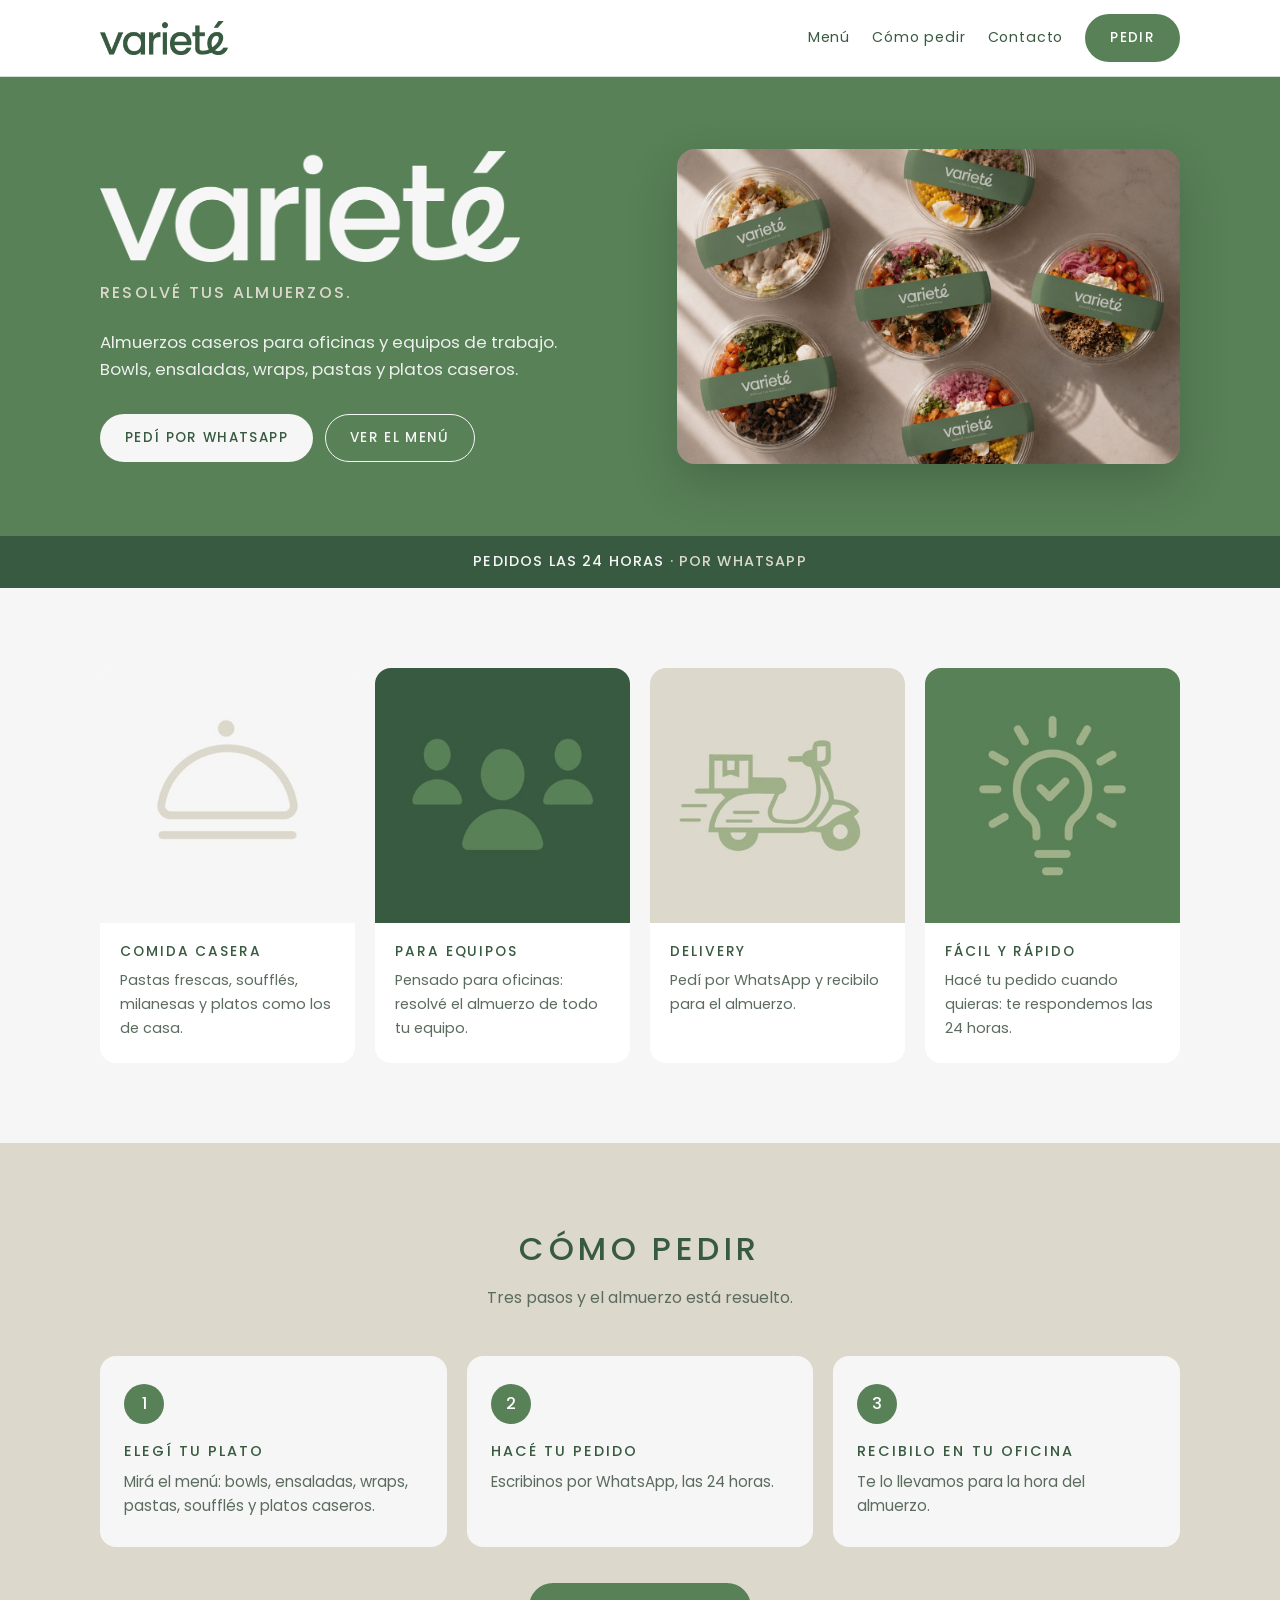
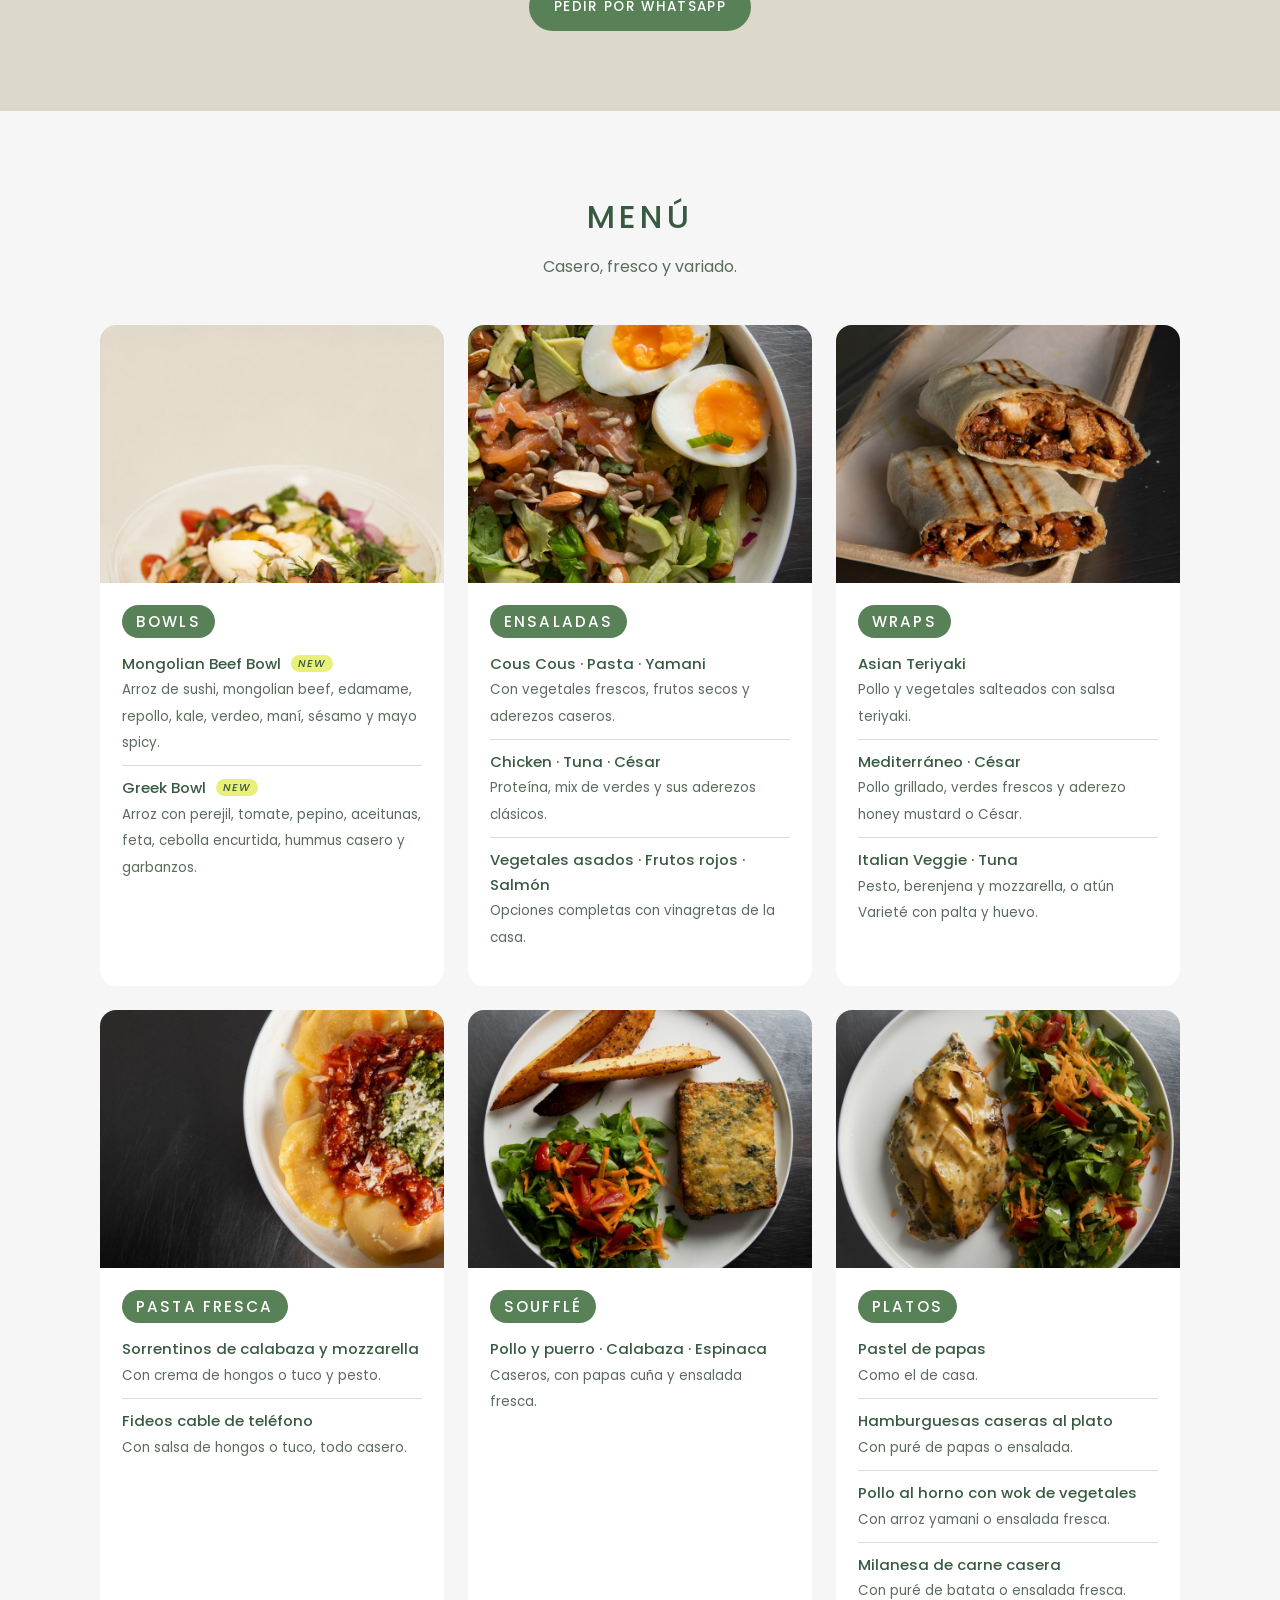
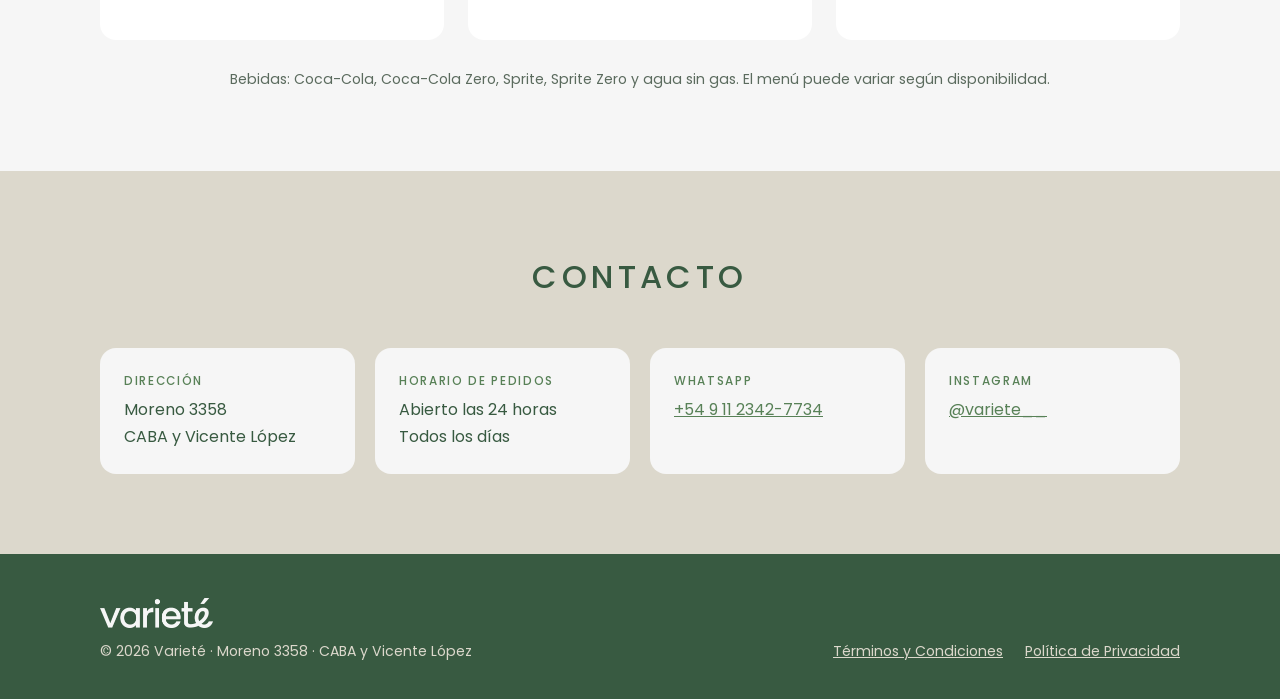
==== index.html @ bd95a109 "agrego datos" ====
<!doctype html>
<html lang="es-AR">
<head>
  <meta charset="utf-8">
  <meta name="viewport" content="width=device-width, initial-scale=1">
  <title>Varieté | Resolvé tus almuerzos</title>
  <meta name="description" content="Varieté: almuerzos caseros para oficinas y equipos. Pedidos las 24 horas por WhatsApp.">
  <meta property="og:title" content="Varieté | Resolvé tus almuerzos">
  <meta property="og:description" content="Almuerzos caseros para oficinas. Pedidos las 24 horas por WhatsApp.">
  <meta property="og:image" content="img/hero.jpg">
  <!-- Meta: pegar acá la etiqueta de verificación de dominio si Meta la pide -->
  <!-- <meta name="facebook-domain-verification" content="XXXXXXXX" /> -->
  <link rel="icon" href="img/favicon.png">
  <link rel="preconnect" href="https://fonts.googleapis.com">
  <link rel="preconnect" href="https://fonts.gstatic.com" crossorigin>
  <link href="https://fonts.googleapis.com/css2?family=Poppins:wght@400;500&display=swap" rel="stylesheet">
  <link rel="stylesheet" href="styles.css">
</head>
<body>
  <header class="site">
    <div class="wrap">
      <a class="logo" href="./"><img src="img/logo-verde.png" alt="Varieté"></a>
      <nav>
        <a class="nav-sec" href="#menu">Menú</a>
        <a class="nav-sec" href="#como-pedir">Cómo pedir</a>
        <a class="nav-sec" href="#contacto">Contacto</a>
        
        <a class="btn btn-verde" href="https://wa.me/5491123427734" target="_blank" rel="noopener">Pedir</a>
      </nav>
    </div>
  </header>

  <main>
    <section class="hero">
      <div class="wrap">
        <div>
          <h1><img class="logo-hero" src="img/logo-blanco.png" alt="Varieté"></h1>
          <p class="tagline titulo">Resolvé tus almuerzos.</p>
          <p class="bajada">Almuerzos caseros para oficinas y equipos de trabajo. Bowls, ensaladas, wraps, pastas y platos caseros.</p>
          <div class="acciones">
            <a class="btn btn-claro" href="https://wa.me/5491123427734" target="_blank" rel="noopener">Pedí por WhatsApp</a>
            <a class="btn btn-borde" href="#menu">Ver el menú</a>
          </div>
        </div>
        <div class="foto"><img src="img/hero.jpg" alt="Bowls y ensaladas de Varieté listos para entregar"></div>
      </div>
    </section>

    <div class="franja titulo"><strong>Pedidos las 24 horas</strong> · Por WhatsApp</div>

    <section class="block">
      <div class="wrap">
        <div class="beneficios">
          <div class="beneficio">
            <img src="img/ico-casero.jpg" alt="">
            <div><h3 class="titulo">Comida casera</h3><p>Pastas frescas, soufflés, milanesas y platos como los de casa.</p></div>
          </div>
          <div class="beneficio">
            <img src="img/ico-equipos.jpg" alt="">
            <div><h3 class="titulo">Para equipos</h3><p>Pensado para oficinas: resolvé el almuerzo de todo tu equipo.</p></div>
          </div>
          <div class="beneficio">
            <img src="img/ico-delivery.jpg" alt="">
            <div><h3 class="titulo">Delivery</h3><p>Pedí por WhatsApp y recibilo para el almuerzo.</p></div>
          </div>
          <div class="beneficio">
            <img src="img/ico-idea.jpg" alt="">
            <div><h3 class="titulo">Fácil y rápido</h3><p>Hacé tu pedido cuando quieras: te respondemos las 24 horas.</p></div>
          </div>
        </div>
      </div>
    </section>

    <section class="block arena" id="como-pedir">
      <div class="wrap">
        <div class="sec-head">
          <h2 class="titulo">Cómo pedir</h2>
          <p>Tres pasos y el almuerzo está resuelto.</p>
        </div>
        <div class="pasos">
          <div class="paso"><h3 class="titulo">Elegí tu plato</h3><p>Mirá el menú: bowls, ensaladas, wraps, pastas, soufflés y platos caseros.</p></div>
          <div class="paso"><h3 class="titulo">Hacé tu pedido</h3><p>Escribinos por WhatsApp, las 24 horas.</p></div>
          <div class="paso"><h3 class="titulo">Recibilo en tu oficina</h3><p>Te lo llevamos para la hora del almuerzo.</p></div>
        </div>
        <div class="pedir-cta">
          <a class="btn btn-verde" href="https://wa.me/5491123427734" target="_blank" rel="noopener">Pedir por WhatsApp</a>
        </div>
      </div>
    </section>

    <section class="block" id="menu">
      <div class="wrap">
        <div class="sec-head">
          <h2 class="titulo">Menú</h2>
          <p>Casero, fresco y variado.</p>
        </div>
        <div class="menu-grid">
          <article class="cat">
            <img style="object-position:center 85%" src="img/bowls-menu.jpg" alt="Bowl de Varieté" loading="lazy">
            <div class="cuerpo">
              <h3 class="titulo">Bowls</h3>
              <ul>
                <li><strong>Mongolian Beef Bowl <em class="nuevo">NEW</em></strong><span>Arroz de sushi, mongolian beef, edamame, repollo, kale, verdeo, maní, sésamo y mayo spicy.</span></li>
                <li><strong>Greek Bowl <em class="nuevo">NEW</em></strong><span>Arroz con perejil, tomate, pepino, aceitunas, feta, cebolla encurtida, hummus casero y garbanzos.</span></li>
              </ul>
            </div>
          </article>
          <article class="cat">
            <img src="img/ensaladas.jpg" alt="Ensalada de Varieté" loading="lazy">
            <div class="cuerpo">
              <h3 class="titulo">Ensaladas</h3>
              <ul>
                <li><strong>Cous Cous · Pasta · Yamani</strong><span>Con vegetales frescos, frutos secos y aderezos caseros.</span></li>
                <li><strong>Chicken · Tuna · César</strong><span>Proteína, mix de verdes y sus aderezos clásicos.</span></li>
                <li><strong>Vegetales asados · Frutos rojos · Salmón</strong><span>Opciones completas con vinagretas de la casa.</span></li>
              </ul>
            </div>
          </article>
          <article class="cat">
            <img src="img/wraps.jpg" alt="Wrap de Varieté" loading="lazy">
            <div class="cuerpo">
              <h3 class="titulo">Wraps</h3>
              <ul>
                <li><strong>Asian Teriyaki</strong><span>Pollo y vegetales salteados con salsa teriyaki.</span></li>
                <li><strong>Mediterráneo · César</strong><span>Pollo grillado, verdes frescos y aderezo honey mustard o César.</span></li>
                <li><strong>Italian Veggie · Tuna</strong><span>Pesto, berenjena y mozzarella, o atún Varieté con palta y huevo.</span></li>
              </ul>
            </div>
          </article>
          <article class="cat">
            <img src="img/pasta.jpg" alt="Pasta fresca de Varieté" loading="lazy">
            <div class="cuerpo">
              <h3 class="titulo">Pasta fresca</h3>
              <ul>
                <li><strong>Sorrentinos de calabaza y mozzarella</strong><span>Con crema de hongos o tuco y pesto.</span></li>
                <li><strong>Fideos cable de teléfono</strong><span>Con salsa de hongos o tuco, todo casero.</span></li>
              </ul>
            </div>
          </article>
          <article class="cat">
            <img src="img/souffle.jpg" alt="Soufflé de Varieté" loading="lazy">
            <div class="cuerpo">
              <h3 class="titulo">Soufflé</h3>
              <ul>
                <li><strong>Pollo y puerro · Calabaza · Espinaca</strong><span>Caseros, con papas cuña y ensalada fresca.</span></li>
              </ul>
            </div>
          </article>
          <article class="cat">
            <img src="img/platos.jpg" alt="Plato casero de Varieté" loading="lazy">
            <div class="cuerpo">
              <h3 class="titulo">Platos</h3>
              <ul>
                <li><strong>Pastel de papas</strong><span>Como el de casa.</span></li>
                <li><strong>Hamburguesas caseras al plato</strong><span>Con puré de papas o ensalada.</span></li>
                <li><strong>Pollo al horno con wok de vegetales</strong><span>Con arroz yamani o ensalada fresca.</span></li>
                <li><strong>Milanesa de carne casera</strong><span>Con puré de batata o ensalada fresca.</span></li>
              </ul>
            </div>
          </article>
        </div>
        <p class="menu-nota">Bebidas: Coca-Cola, Coca-Cola Zero, Sprite, Sprite Zero y agua sin gas. El menú puede variar según disponibilidad.</p>
      </div>
    </section>

    <section class="block arena" id="contacto">
      <div class="wrap">
        <div class="sec-head">
          <h2 class="titulo">Contacto</h2>
        </div>
        <div class="contacto-grid">
          <div class="dato">
            <h3 class="titulo">Dirección</h3>
            <p>Moreno 3358<br>CABA y Vicente López</p>
          </div>
          <div class="dato">
            <h3 class="titulo">Horario de pedidos</h3>
            <p>Abierto las 24 horas<br>Todos los días</p>
          </div>
          <div class="dato">
            <h3 class="titulo">WhatsApp</h3>
            <p><a href="https://wa.me/5491123427734" target="_blank" rel="noopener">+54 9 11 2342-7734</a></p>
          </div>
          <div class="dato">
            <h3 class="titulo">Instagram</h3>
            <p><a href="https://www.instagram.com/variete__/" target="_blank" rel="noopener">@variete__</a></p>
          </div>
        </div>
      </div>
    </section>
  </main>

  <footer class="site">
    <div class="wrap">
      <div>
        <img class="logo-footer" src="img/logo-blanco.png" alt="Varieté">
        <div>© 2026 Varieté · Moreno 3358 · CABA y Vicente López</div>
      </div>
      <div>
        <a href="terminos">Términos y Condiciones</a>
        <a href="privacidad">Política de Privacidad</a>
      </div>
    </div>
  </footer>
</body>
</html>
---- styles.css ----
/* ====== Identidad Varieté ====== */
:root {
  --blanco: #F6F6F6;
  --arena: #DCD8CC;
  --salvia: #A0B089;
  --verde: #588157;
  --verde-osc: #385A41;
  --ink: #26352a;
  --muted: #5b6b5e;
  --line: #d9dcd2;
  --font: "Poppins", system-ui, -apple-system, "Segoe UI", Roboto, sans-serif;
}

* { box-sizing: border-box; margin: 0; padding: 0; }
html { scroll-behavior: smooth; }
body { font-family: var(--font); background: var(--blanco); color: var(--ink); line-height: 1.65; font-size: 16px; font-weight: 400; }
a { color: var(--verde); }
img { max-width: 100%; display: block; }

/* Marca pendiente de completar (borrar la clase cuando se cargue el dato real) */
.completar { background: #fff3a8; color: #5a4a00; padding: 0 .3em; border-radius: 3px; }

.wrap { max-width: 1120px; margin: 0 auto; padding: 0 20px; }
.titulo { text-transform: uppercase; letter-spacing: .14em; font-weight: 500; }

/* Header */
header.site { background: #fff; border-bottom: 1px solid var(--line); position: sticky; top: 0; z-index: 10; }
header.site .wrap { display: flex; align-items: center; justify-content: space-between; gap: 16px; padding-top: 14px; padding-bottom: 14px; }
.logo img { height: 34px; width: auto; }
nav { display: flex; align-items: center; gap: 22px; }
nav a { color: var(--verde-osc); text-decoration: none; font-size: .88rem; letter-spacing: .06em; }
nav a:hover { color: var(--verde); }

/* Botones */
.btn { display: inline-block; padding: 12px 24px; border-radius: 999px; text-decoration: none; font-size: .84rem; letter-spacing: .1em; text-transform: uppercase; font-weight: 500; border: 1.5px solid transparent; transition: .15s; }
.btn-claro { background: var(--blanco); color: var(--verde-osc); }
.btn-claro:hover { background: var(--arena); }
.btn-borde { border-color: var(--blanco); color: var(--blanco); }
.btn-borde:hover { background: rgba(255,255,255,.12); }
.btn-verde { background: var(--verde); color: #fff; }
.btn-verde:hover { background: var(--verde-osc); }

/* Hero */
.hero { background: var(--verde); color: var(--blanco); overflow: hidden; }
.hero .wrap { display: grid; grid-template-columns: 1.05fr 1fr; gap: 48px; align-items: center; padding-top: 72px; padding-bottom: 72px; }
.hero .logo-hero { width: min(420px, 90%); }
.hero .tagline { margin-top: 18px; font-size: 1rem; color: var(--arena); }
.hero p.bajada { margin-top: 22px; max-width: 460px; font-size: 1.05rem; opacity: .95; }
.hero .acciones { margin-top: 30px; display: flex; gap: 12px; flex-wrap: wrap; }
.hero .foto { border-radius: 18px; overflow: hidden; box-shadow: 0 20px 50px rgba(0,0,0,.18); }
.hero .foto img { width: 100%; aspect-ratio: 16/10; object-fit: cover; }

/* Franja de horario */
.franja { background: var(--verde-osc); color: var(--arena); text-align: center; padding: 14px 20px; font-size: .9rem; letter-spacing: .08em; }
.franja strong { color: var(--blanco); font-weight: 500; }

/* Secciones */
section.block { padding: 80px 0; }
section.block.arena { background: var(--arena); }
.sec-head { text-align: center; margin-bottom: 44px; }
.sec-head h2 { font-size: clamp(1.5rem, 3.2vw, 2rem); color: var(--verde-osc); }
.sec-head p { color: var(--muted); margin-top: 10px; max-width: 560px; margin-left: auto; margin-right: auto; }

/* Beneficios */
.beneficios { display: grid; grid-template-columns: repeat(4, 1fr); gap: 20px; }
.beneficio { background: #fff; border-radius: 16px; overflow: hidden; }
.beneficio img { width: 100%; aspect-ratio: 1; object-fit: cover; }
.beneficio div { padding: 18px 20px 22px; }
.beneficio h3 { font-size: .86rem; color: var(--verde-osc); margin-bottom: 6px; }
.beneficio p { font-size: .9rem; color: var(--muted); }

/* Cómo pedir */
.pasos { display: grid; grid-template-columns: repeat(3, 1fr); gap: 20px; counter-reset: paso; }
.paso { background: var(--blanco); border-radius: 16px; padding: 28px 24px; position: relative; }
.paso::before { counter-increment: paso; content: counter(paso); display: grid; place-items: center; width: 40px; height: 40px; border-radius: 50%; background: var(--verde); color: #fff; font-weight: 500; margin-bottom: 16px; }
.paso h3 { font-size: .9rem; color: var(--verde-osc); margin-bottom: 6px; }
.paso p { font-size: .94rem; color: var(--muted); }
.pedir-cta { text-align: center; margin-top: 36px; display: flex; gap: 12px; justify-content: center; flex-wrap: wrap; }

/* Menú */
.menu-grid { display: grid; grid-template-columns: repeat(3, 1fr); gap: 24px; }
.cat { background: #fff; border-radius: 16px; overflow: hidden; display: flex; flex-direction: column; }
.cat img { width: 100%; aspect-ratio: 4/3; object-fit: cover; }
.cat .cuerpo { padding: 22px 22px 26px; }
.cat h3 { font-size: .95rem; color: #fff; background: var(--verde); display: inline-block; padding: 4px 14px; border-radius: 999px; margin-bottom: 14px; }
.cat ul { list-style: none; }
.cat li { padding: 10px 0; border-top: 1px solid var(--line); }
.cat li:first-child { border-top: 0; padding-top: 0; }
.cat li strong { display: block; font-weight: 500; color: var(--verde-osc); font-size: .93rem; }
.cat li span { font-size: .84rem; color: var(--muted); }
.nuevo { font-size: .66rem; background: #e8f07a; color: var(--verde-osc); padding: 1px 7px; border-radius: 999px; margin-left: 6px; vertical-align: 2px; letter-spacing: .08em; }
.menu-nota { text-align: center; color: var(--muted); font-size: .88rem; margin-top: 28px; }

/* Contacto */
.contacto-grid { display: grid; grid-template-columns: repeat(auto-fit, minmax(230px, 1fr)); gap: 20px; }
.dato { background: var(--blanco); border-radius: 16px; padding: 24px; }
.dato h3 { font-size: .74rem; color: var(--verde); margin-bottom: 6px; }
.dato p { color: var(--verde-osc); }

/* Páginas legales */
.legal-head { background: var(--verde); color: var(--blanco); padding: 56px 0 44px; }
.legal-head h1 { font-size: clamp(1.6rem, 4vw, 2.2rem); }
.legal-head .updated { color: var(--arena); font-size: .9rem; margin-top: 8px; }
.legal { padding: 48px 0 80px; }
.legal .wrap, .legal-head .wrap { max-width: 780px; }
.legal h2 { font-size: 1rem; color: var(--verde-osc); margin: 34px 0 10px; font-weight: 500; }
.legal p, .legal li { margin-bottom: 10px; color: var(--ink); font-size: .96rem; }
.legal ul { padding-left: 22px; }
.legal .box { background: #fff; border-left: 4px solid var(--salvia); padding: 18px 20px; border-radius: 6px; font-size: .9rem; }
.legal .box p { color: var(--muted); }

/* Footer */
footer.site { background: var(--verde-osc); color: var(--arena); padding: 44px 0 36px; font-size: .88rem; }
footer.site .wrap { display: flex; justify-content: space-between; align-items: flex-end; gap: 24px; flex-wrap: wrap; }
footer.site .logo-footer { height: 30px; width: auto; margin-bottom: 12px; }
footer.site a { color: var(--arena); margin-left: 18px; }
footer.site a:first-child { margin-left: 0; }

@media (max-width: 900px) {
  .hero .wrap { grid-template-columns: 1fr; padding-top: 52px; padding-bottom: 52px; gap: 36px; }
  .beneficios { grid-template-columns: repeat(2, 1fr); }
  .menu-grid { grid-template-columns: repeat(2, 1fr); }
  .pasos { grid-template-columns: 1fr; }
}
@media (max-width: 600px) {
  nav a.nav-sec { display: none; }
  .logo img { height: 28px; }
  section.block { padding: 60px 0; }
  .menu-grid { grid-template-columns: 1fr; }
  .beneficios { gap: 14px; }
  .beneficio div { padding: 14px; }
  footer.site a { margin-left: 0; margin-right: 16px; }
}
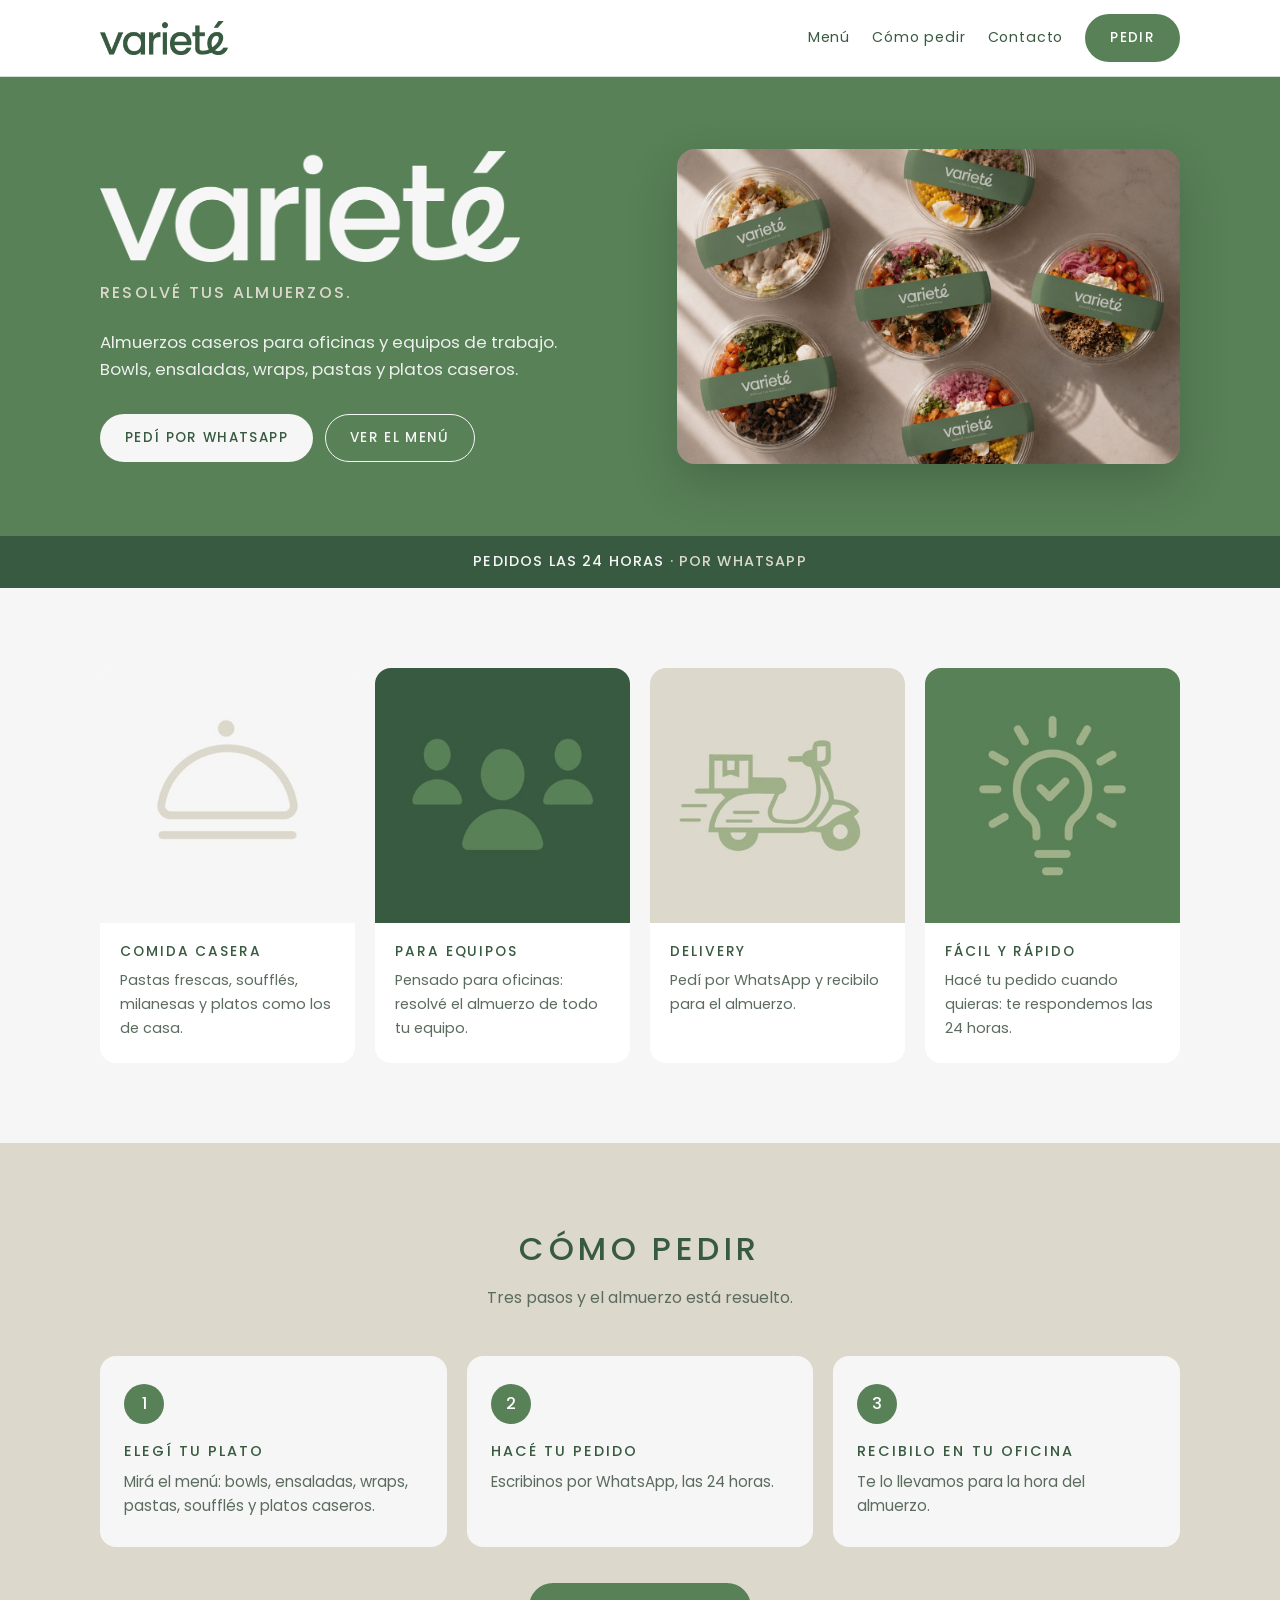
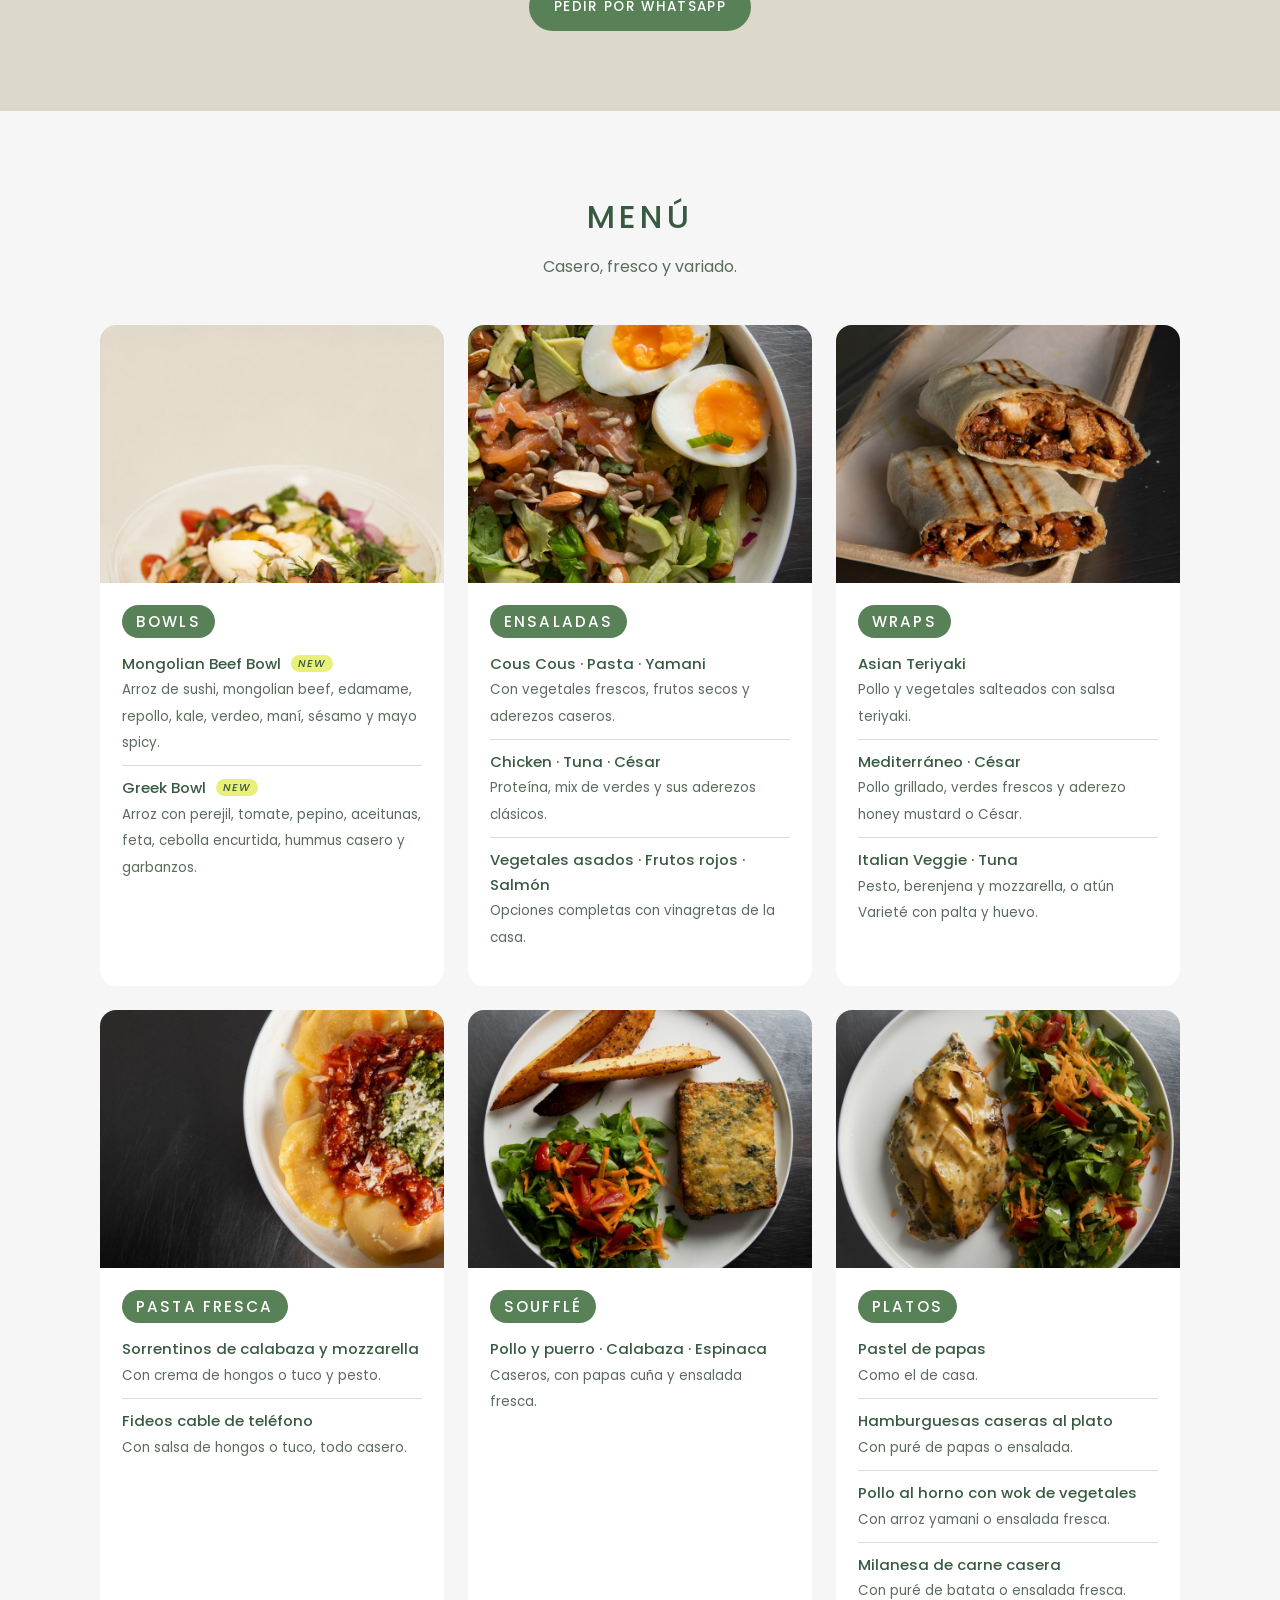
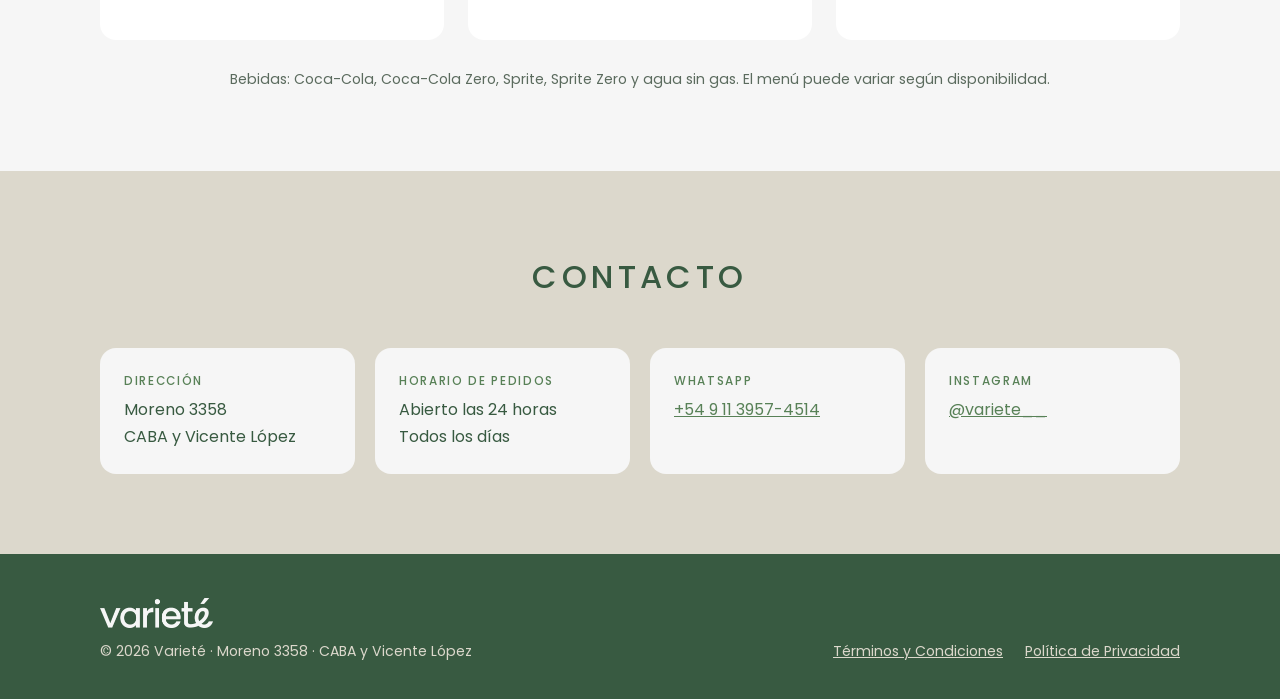
==== commit c0591a38: "nuevo numero de WhatsApp" ====
--- a/index.html
+++ b/index.html
@@ -25,7 +25,7 @@
         <a class="nav-sec" href="#como-pedir">Cómo pedir</a>
         <a class="nav-sec" href="#contacto">Contacto</a>
         
-        <a class="btn btn-verde" href="https://wa.me/5491123427734" target="_blank" rel="noopener">Pedir</a>
+        <a class="btn btn-verde" href="https://wa.me/5491139574514" target="_blank" rel="noopener">Pedir</a>
       </nav>
     </div>
   </header>
@@ -38,7 +38,7 @@
           <p class="tagline titulo">Resolvé tus almuerzos.</p>
           <p class="bajada">Almuerzos caseros para oficinas y equipos de trabajo. Bowls, ensaladas, wraps, pastas y platos caseros.</p>
           <div class="acciones">
-            <a class="btn btn-claro" href="https://wa.me/5491123427734" target="_blank" rel="noopener">Pedí por WhatsApp</a>
+            <a class="btn btn-claro" href="https://wa.me/5491139574514" target="_blank" rel="noopener">Pedí por WhatsApp</a>
             <a class="btn btn-borde" href="#menu">Ver el menú</a>
           </div>
         </div>
@@ -83,7 +83,7 @@
           <div class="paso"><h3 class="titulo">Recibilo en tu oficina</h3><p>Te lo llevamos para la hora del almuerzo.</p></div>
         </div>
         <div class="pedir-cta">
-          <a class="btn btn-verde" href="https://wa.me/5491123427734" target="_blank" rel="noopener">Pedir por WhatsApp</a>
+          <a class="btn btn-verde" href="https://wa.me/5491139574514" target="_blank" rel="noopener">Pedir por WhatsApp</a>
         </div>
       </div>
     </section>
@@ -179,7 +179,7 @@
           </div>
           <div class="dato">
             <h3 class="titulo">WhatsApp</h3>
-            <p><a href="https://wa.me/5491123427734" target="_blank" rel="noopener">+54 9 11 2342-7734</a></p>
+            <p><a href="https://wa.me/5491139574514" target="_blank" rel="noopener">+54 9 11 3957-4514</a></p>
           </div>
           <div class="dato">
             <h3 class="titulo">Instagram</h3>
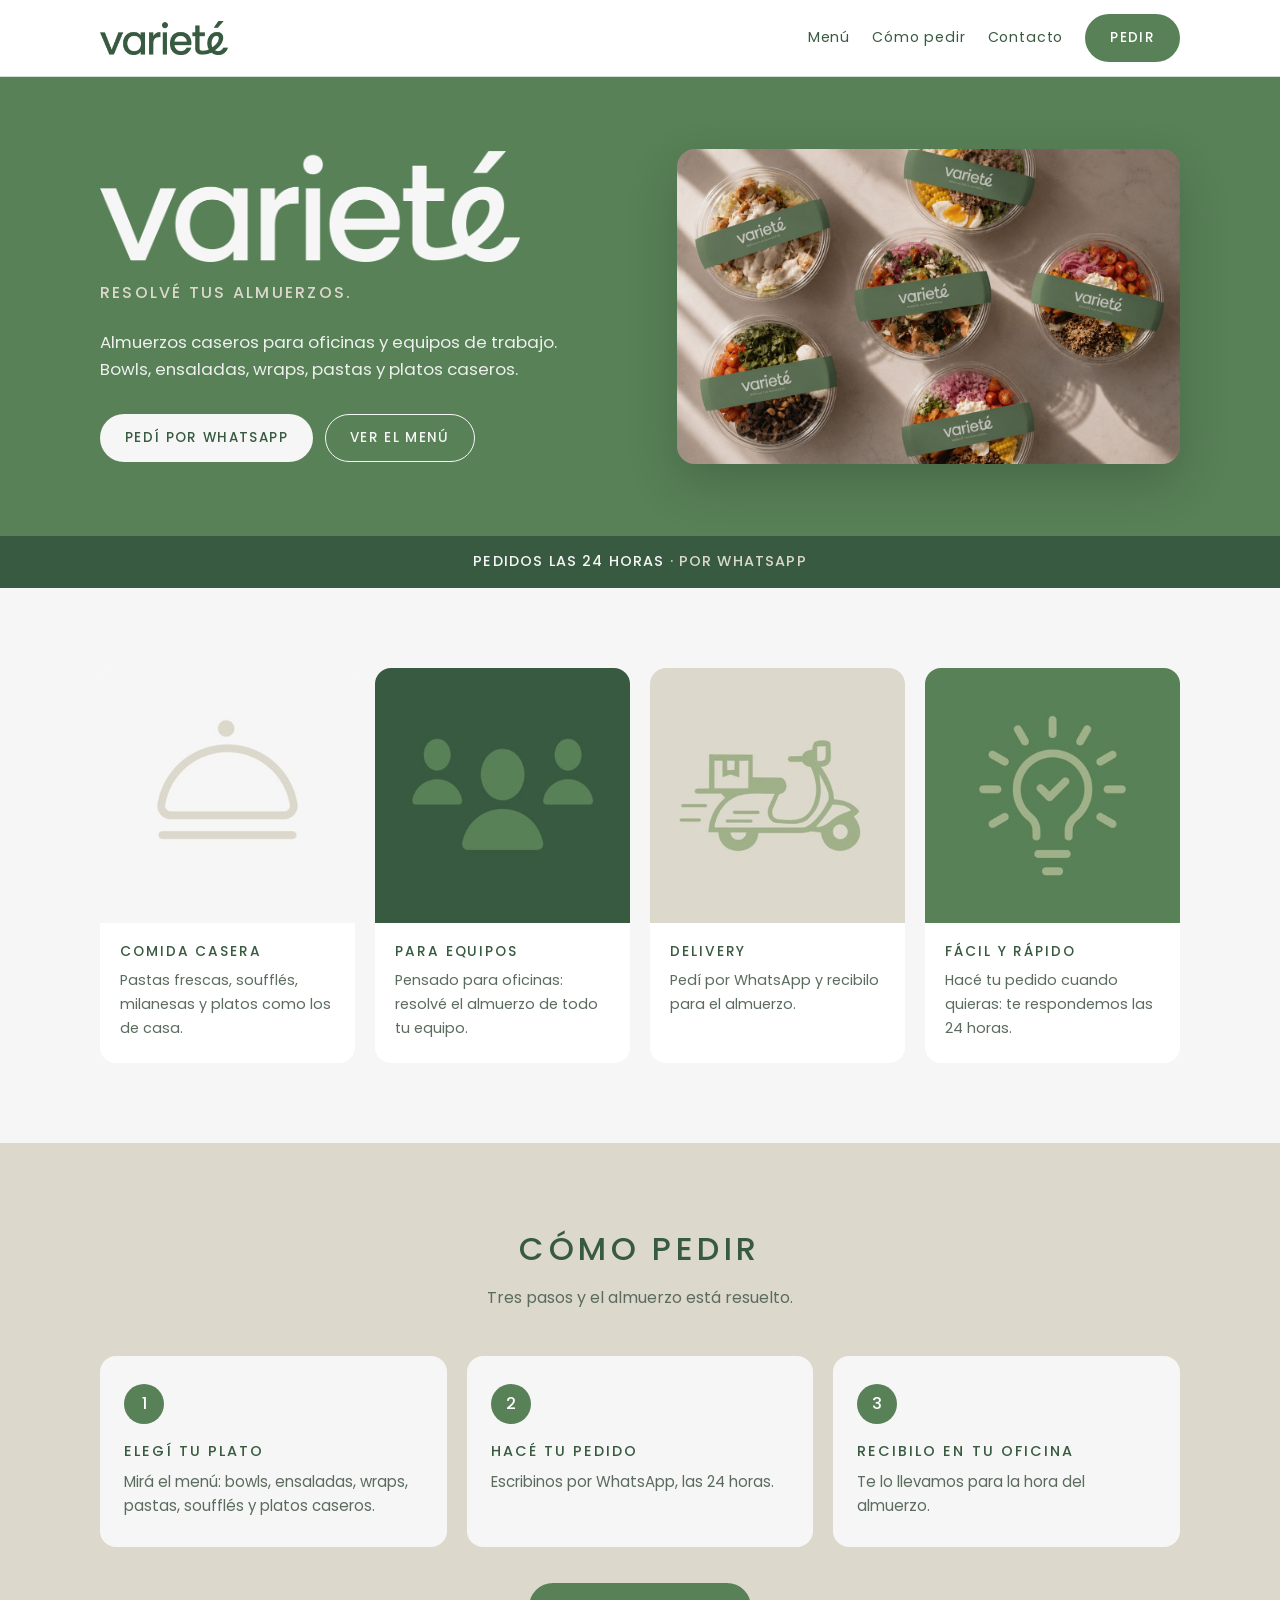
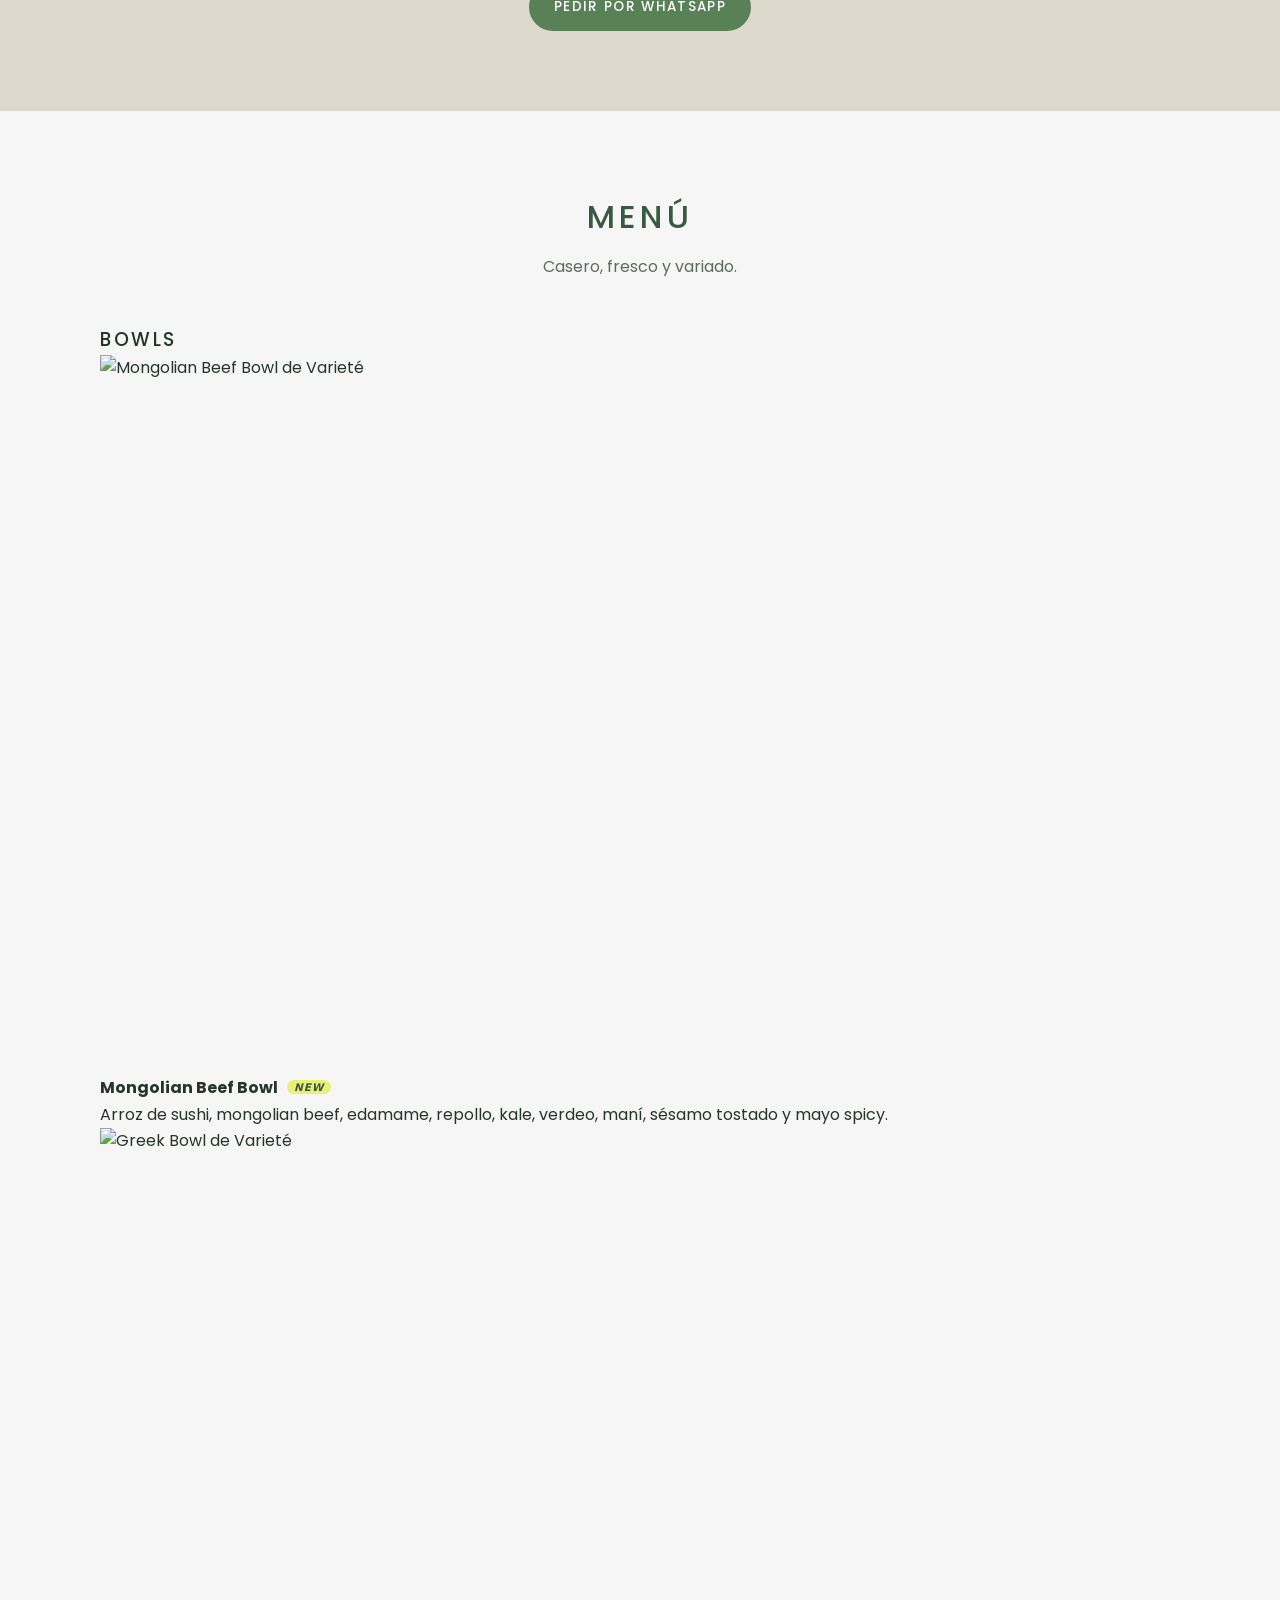
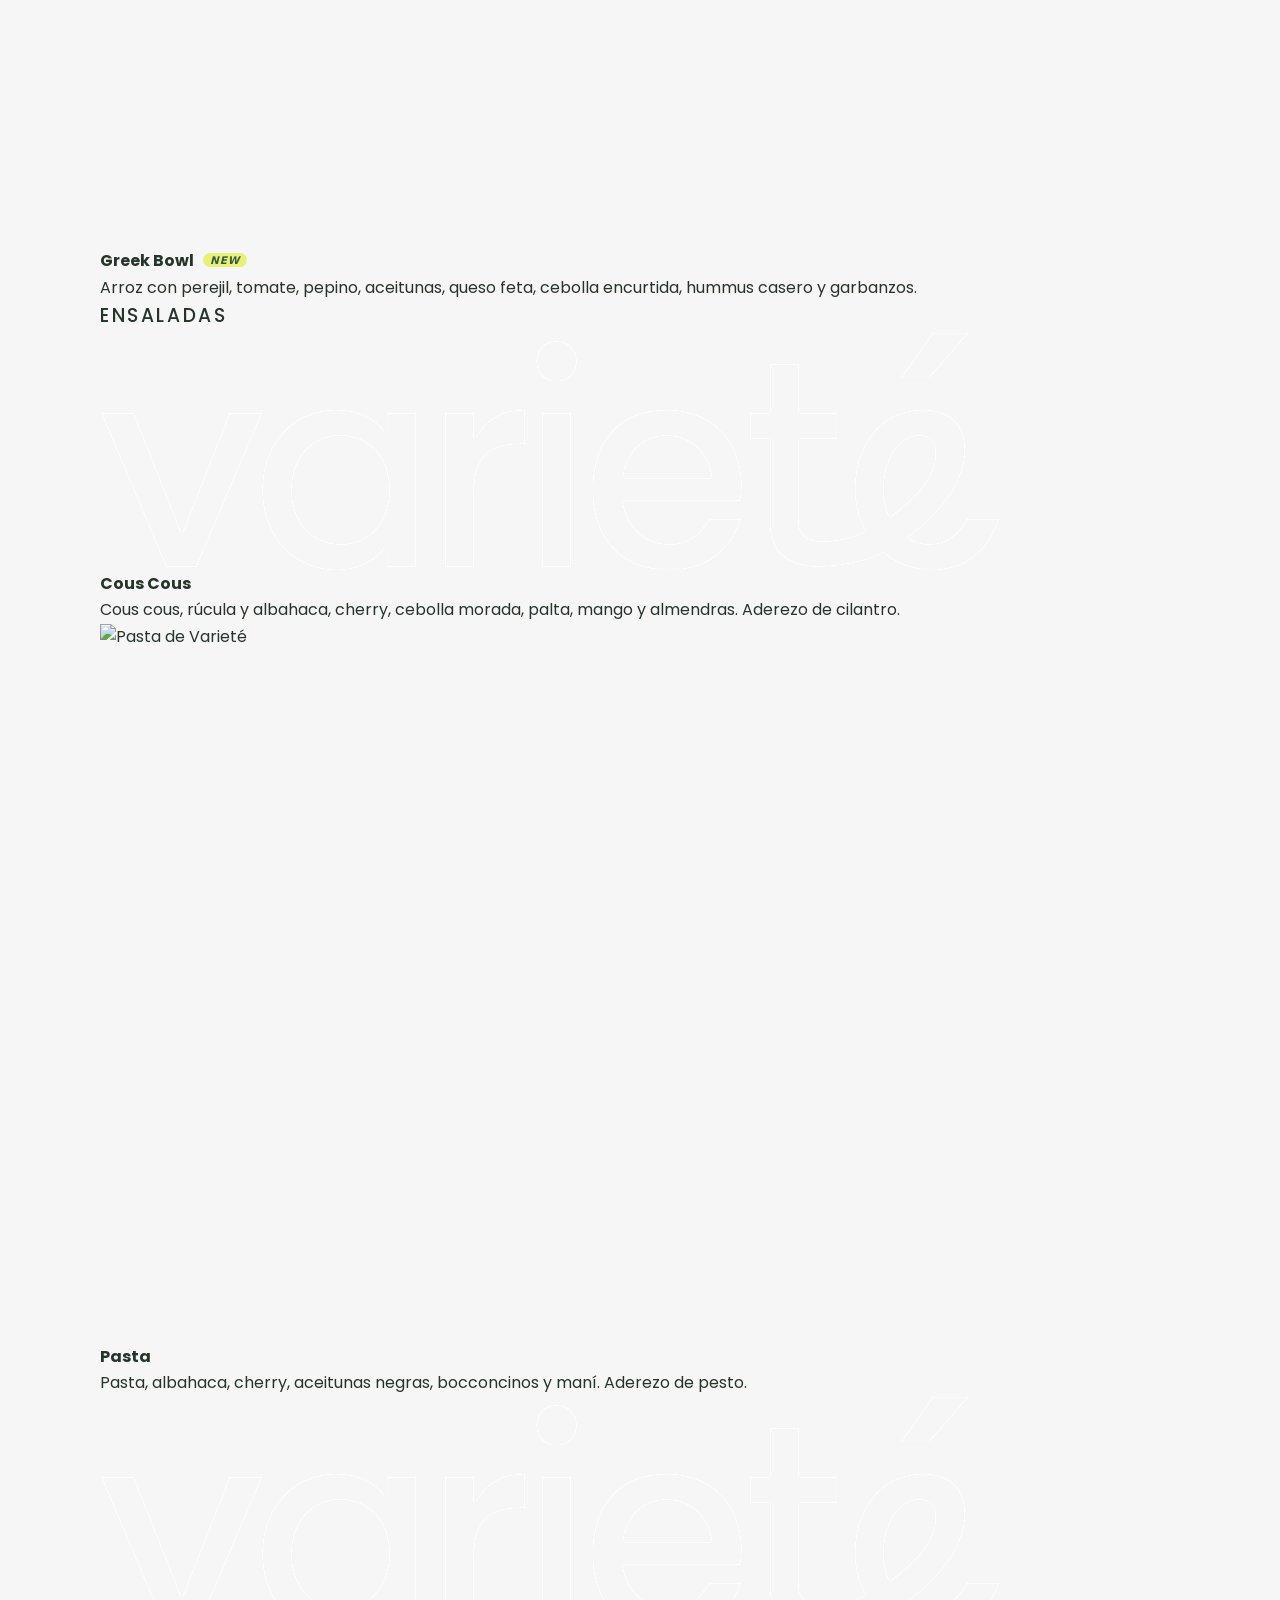
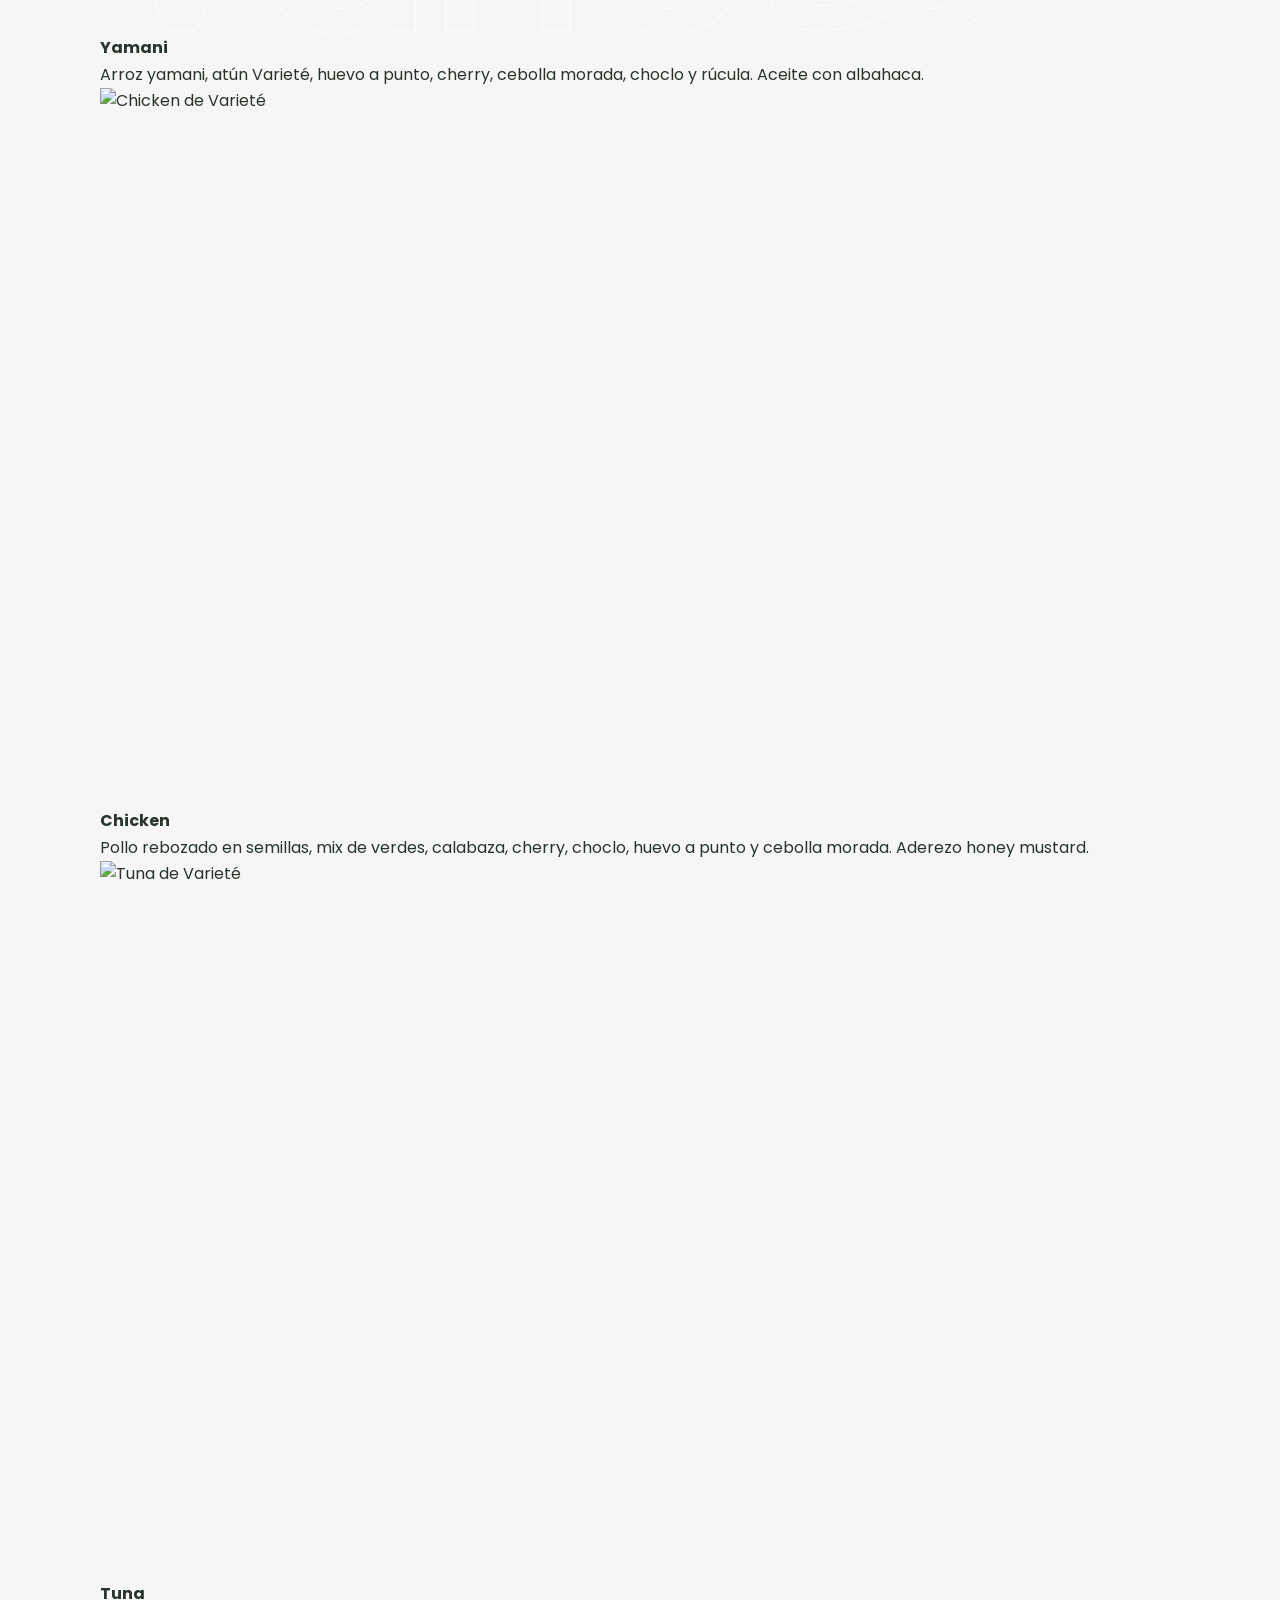
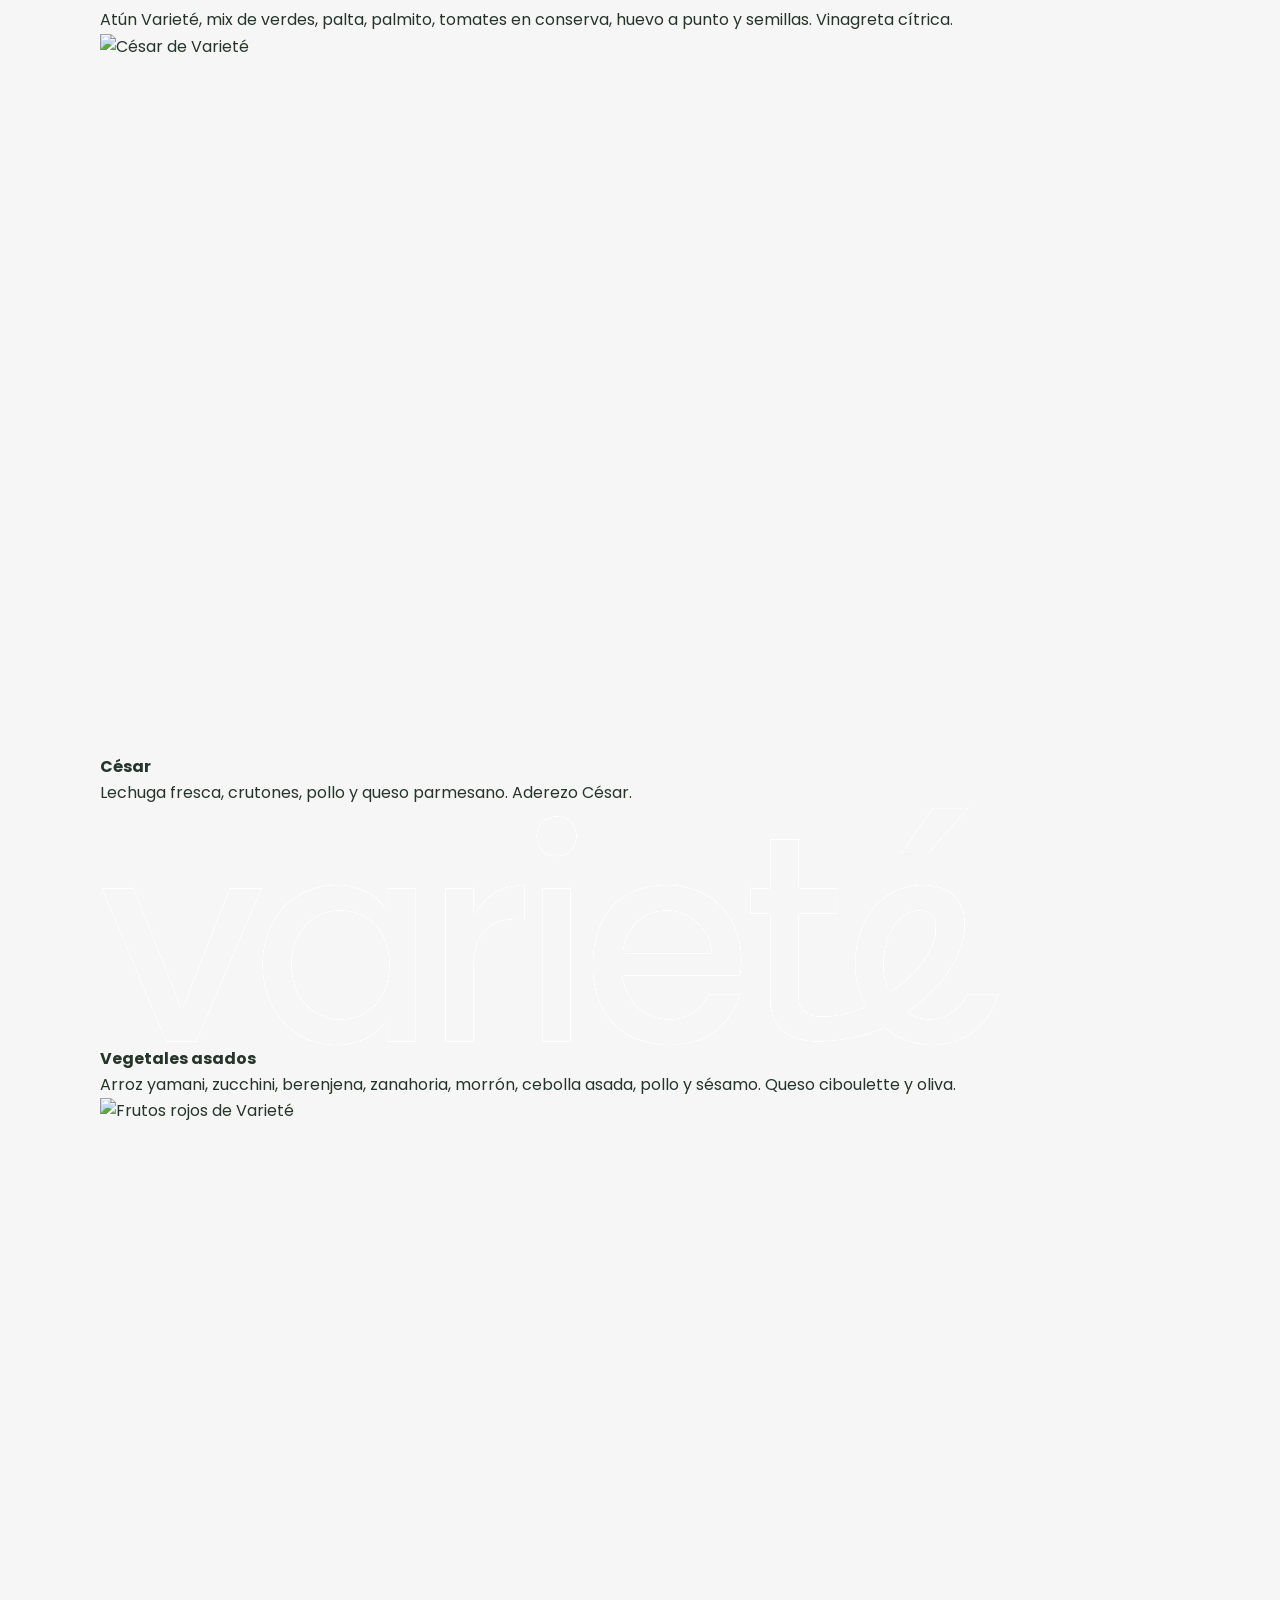
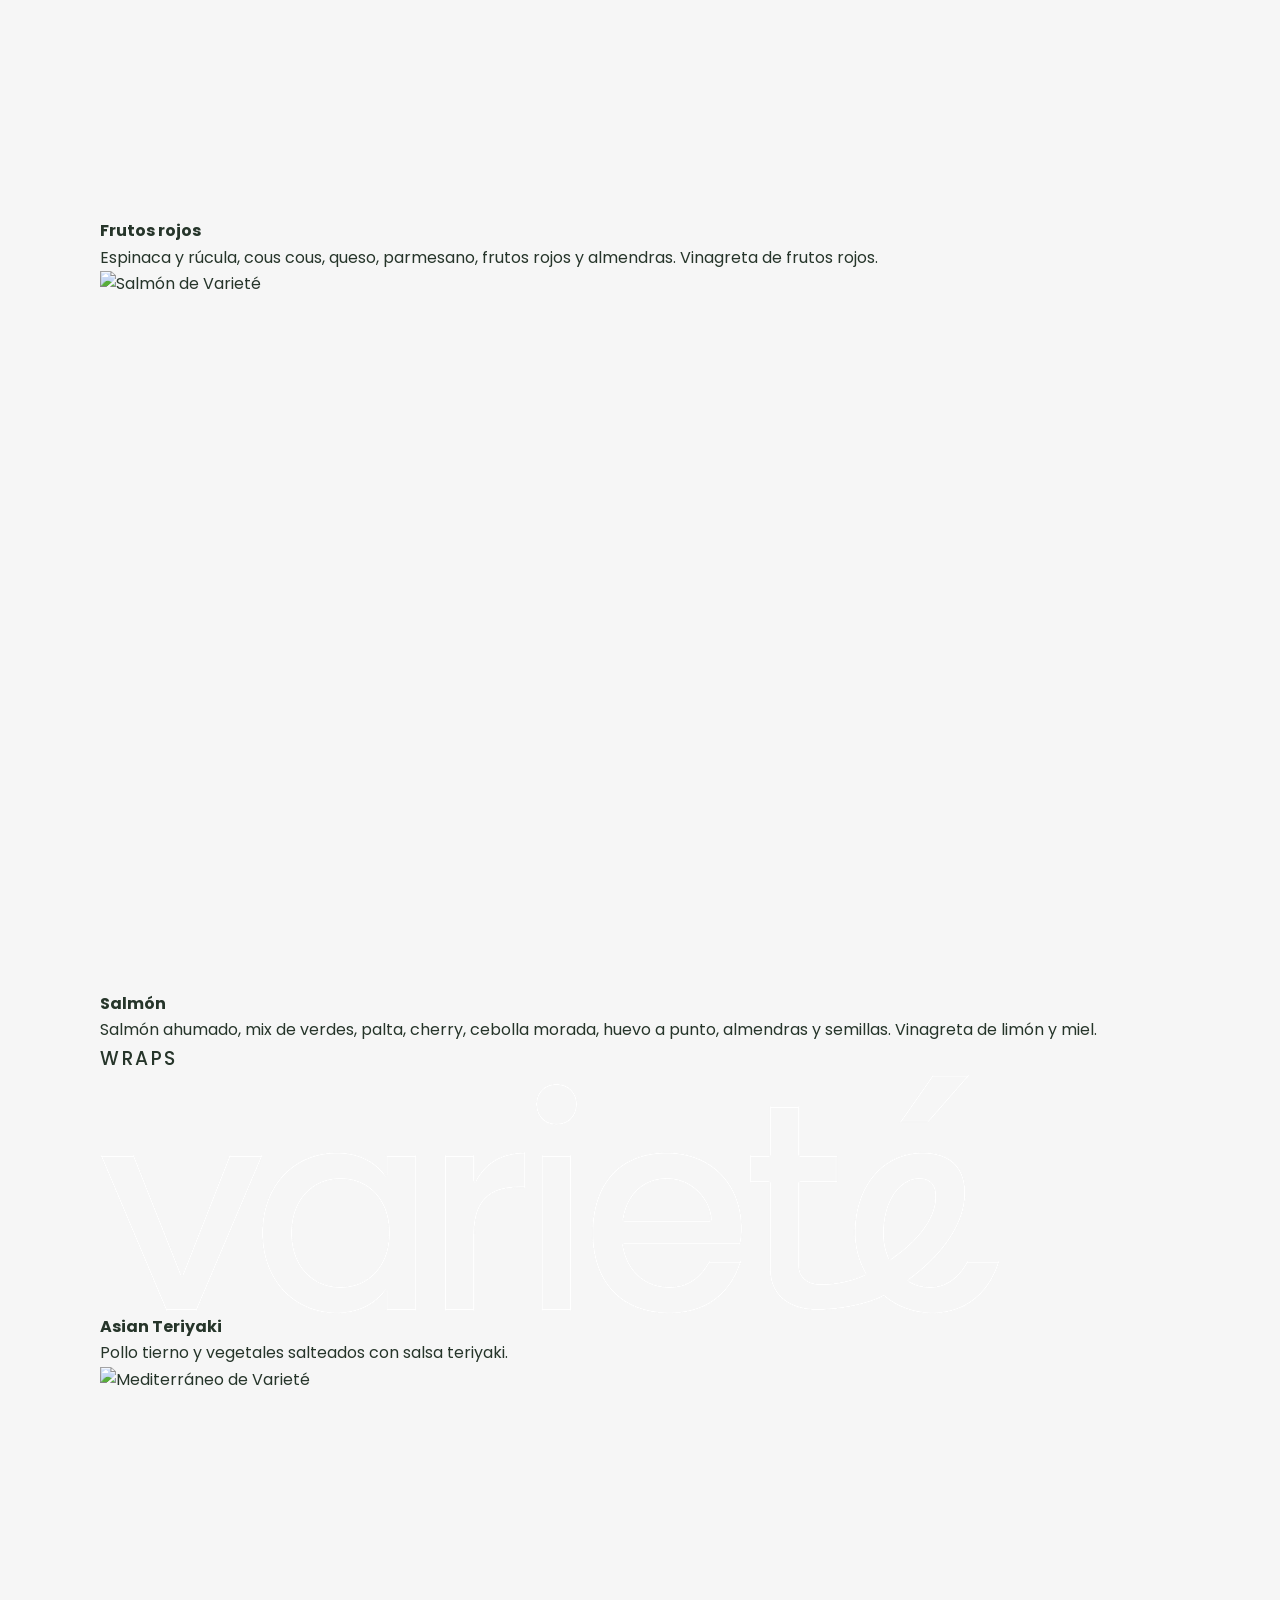
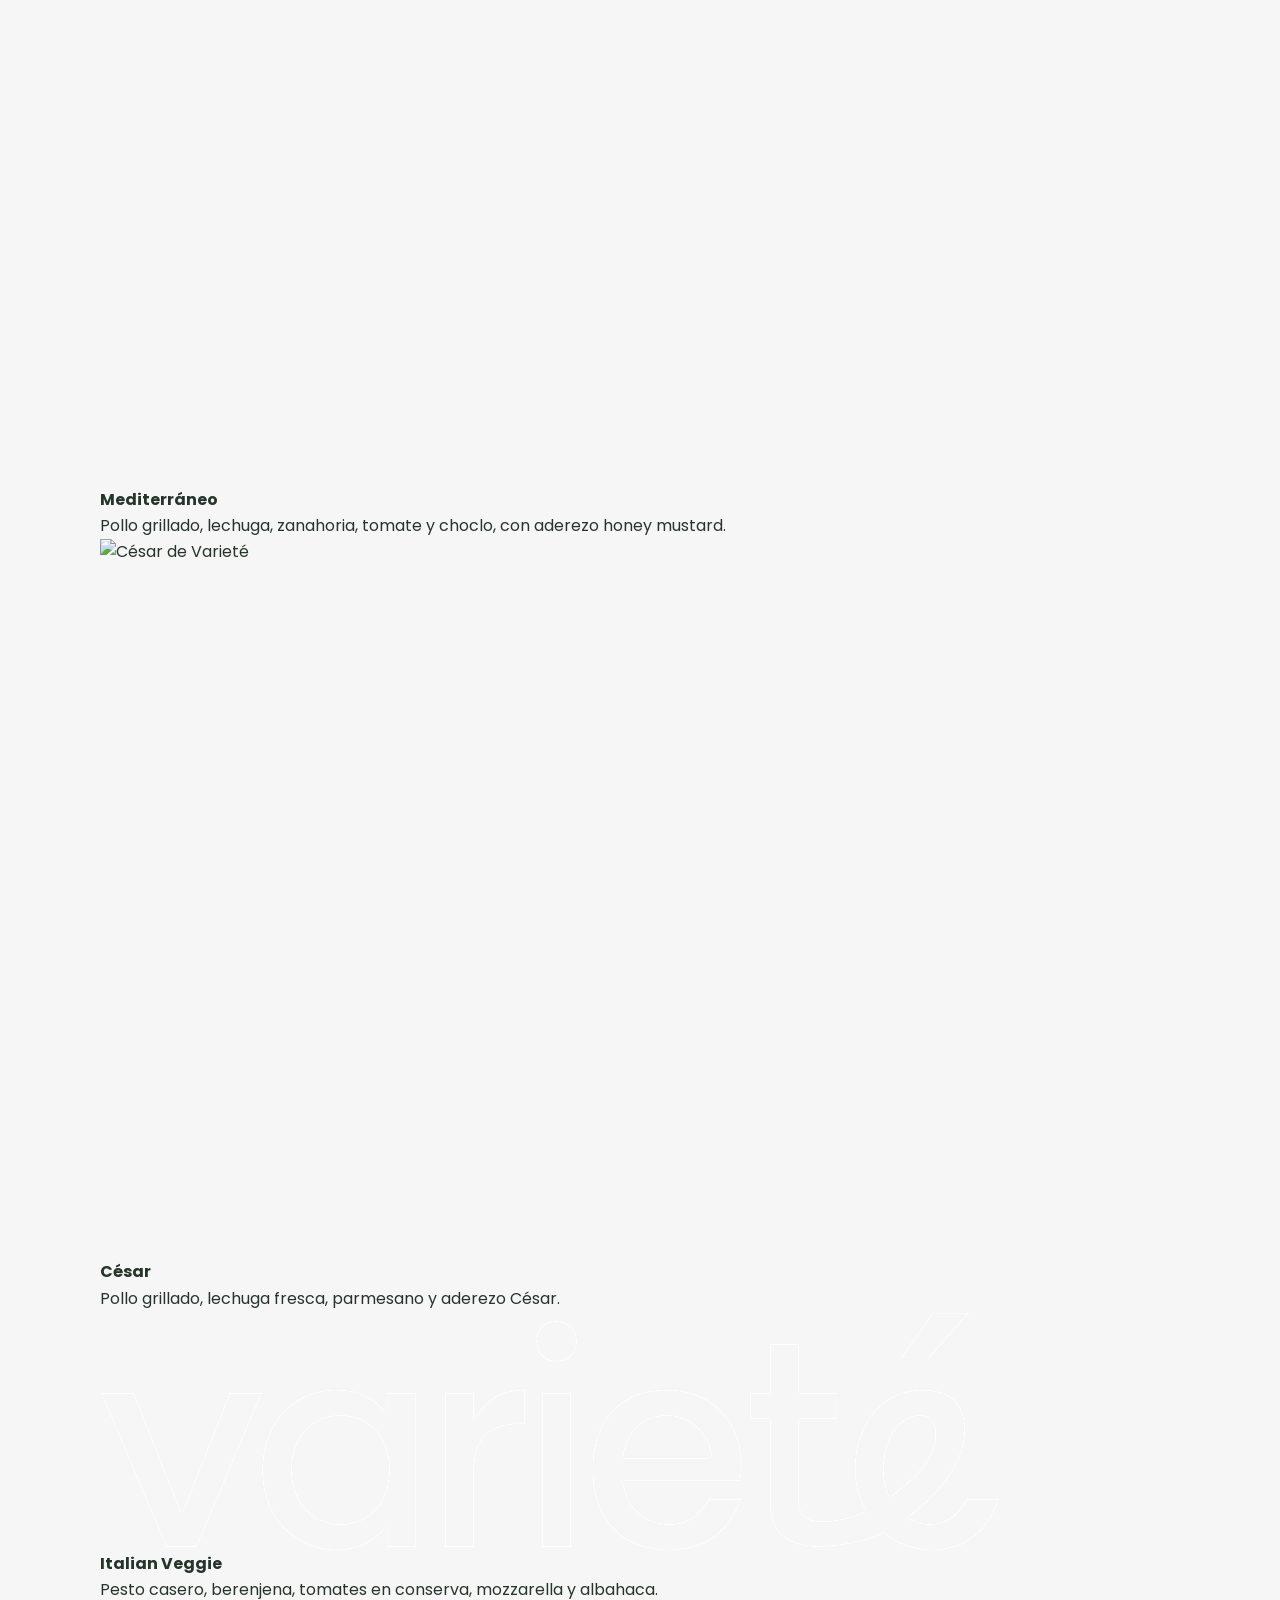
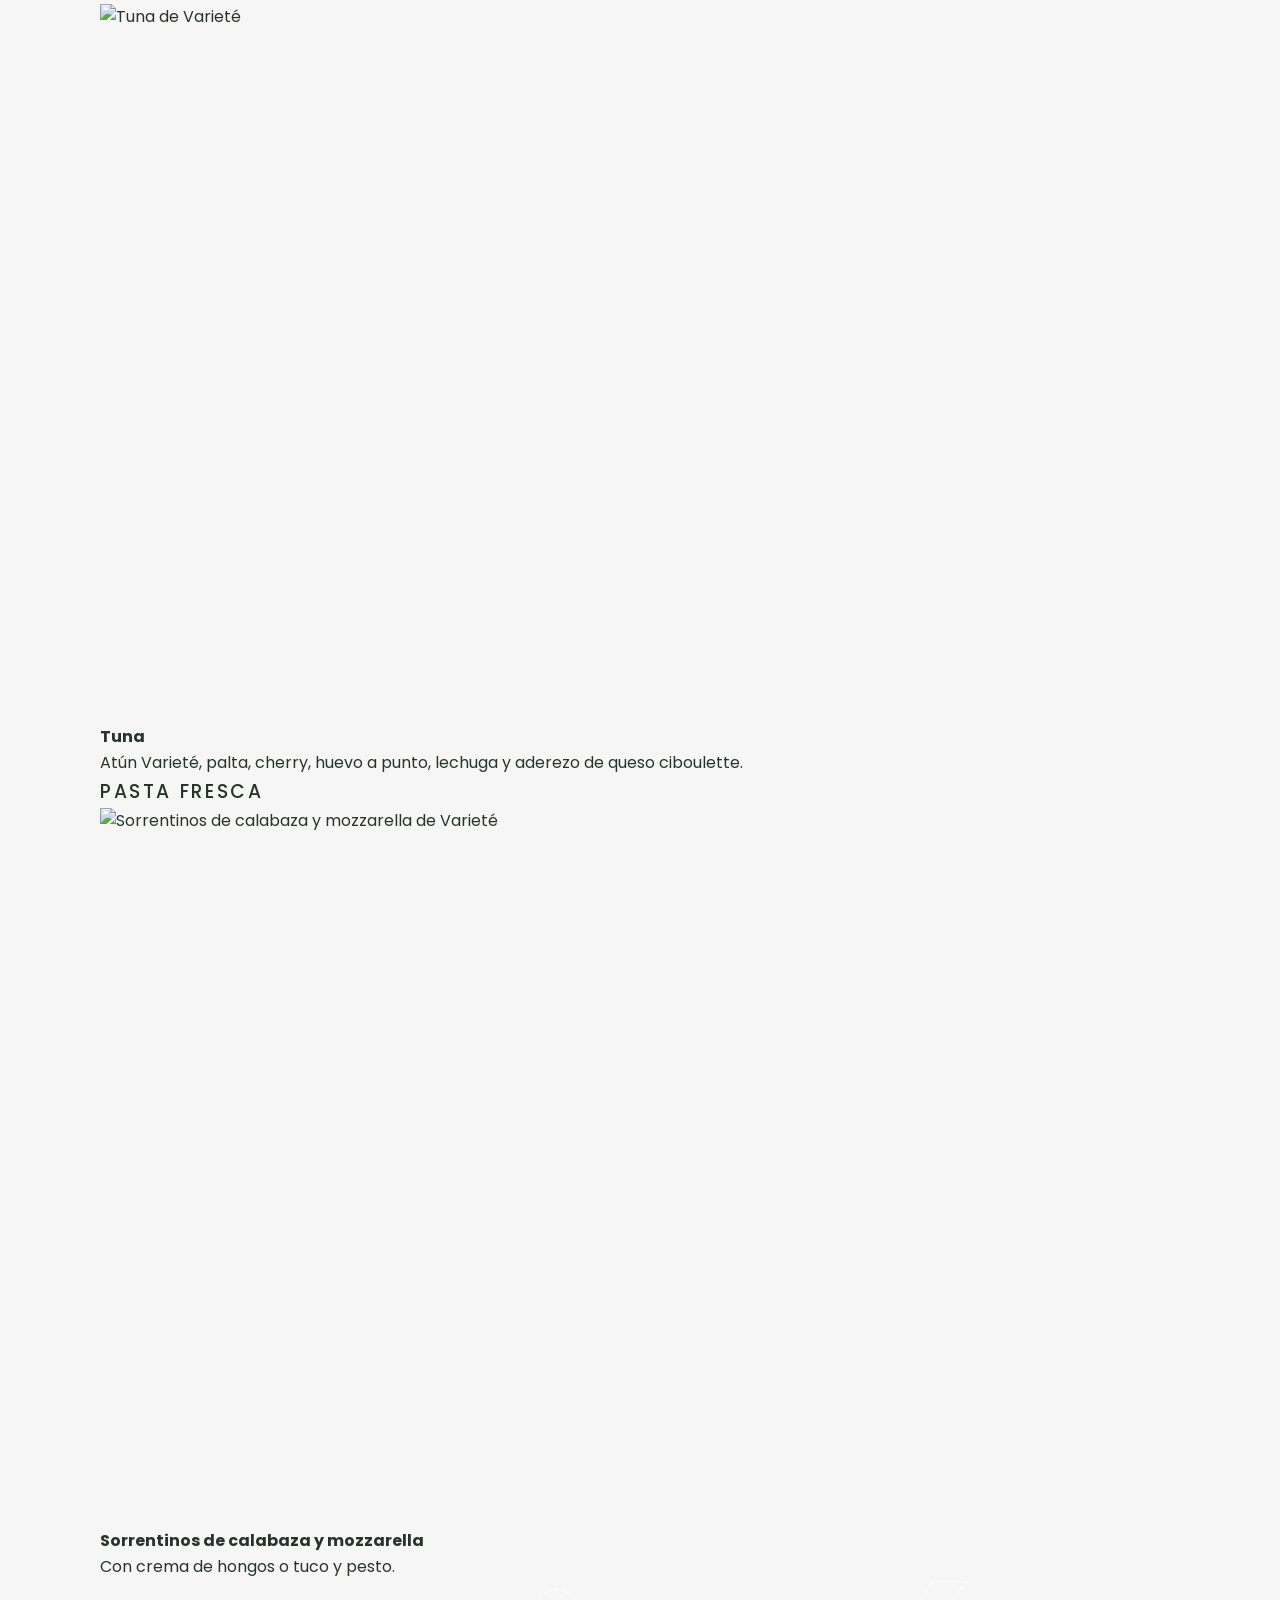
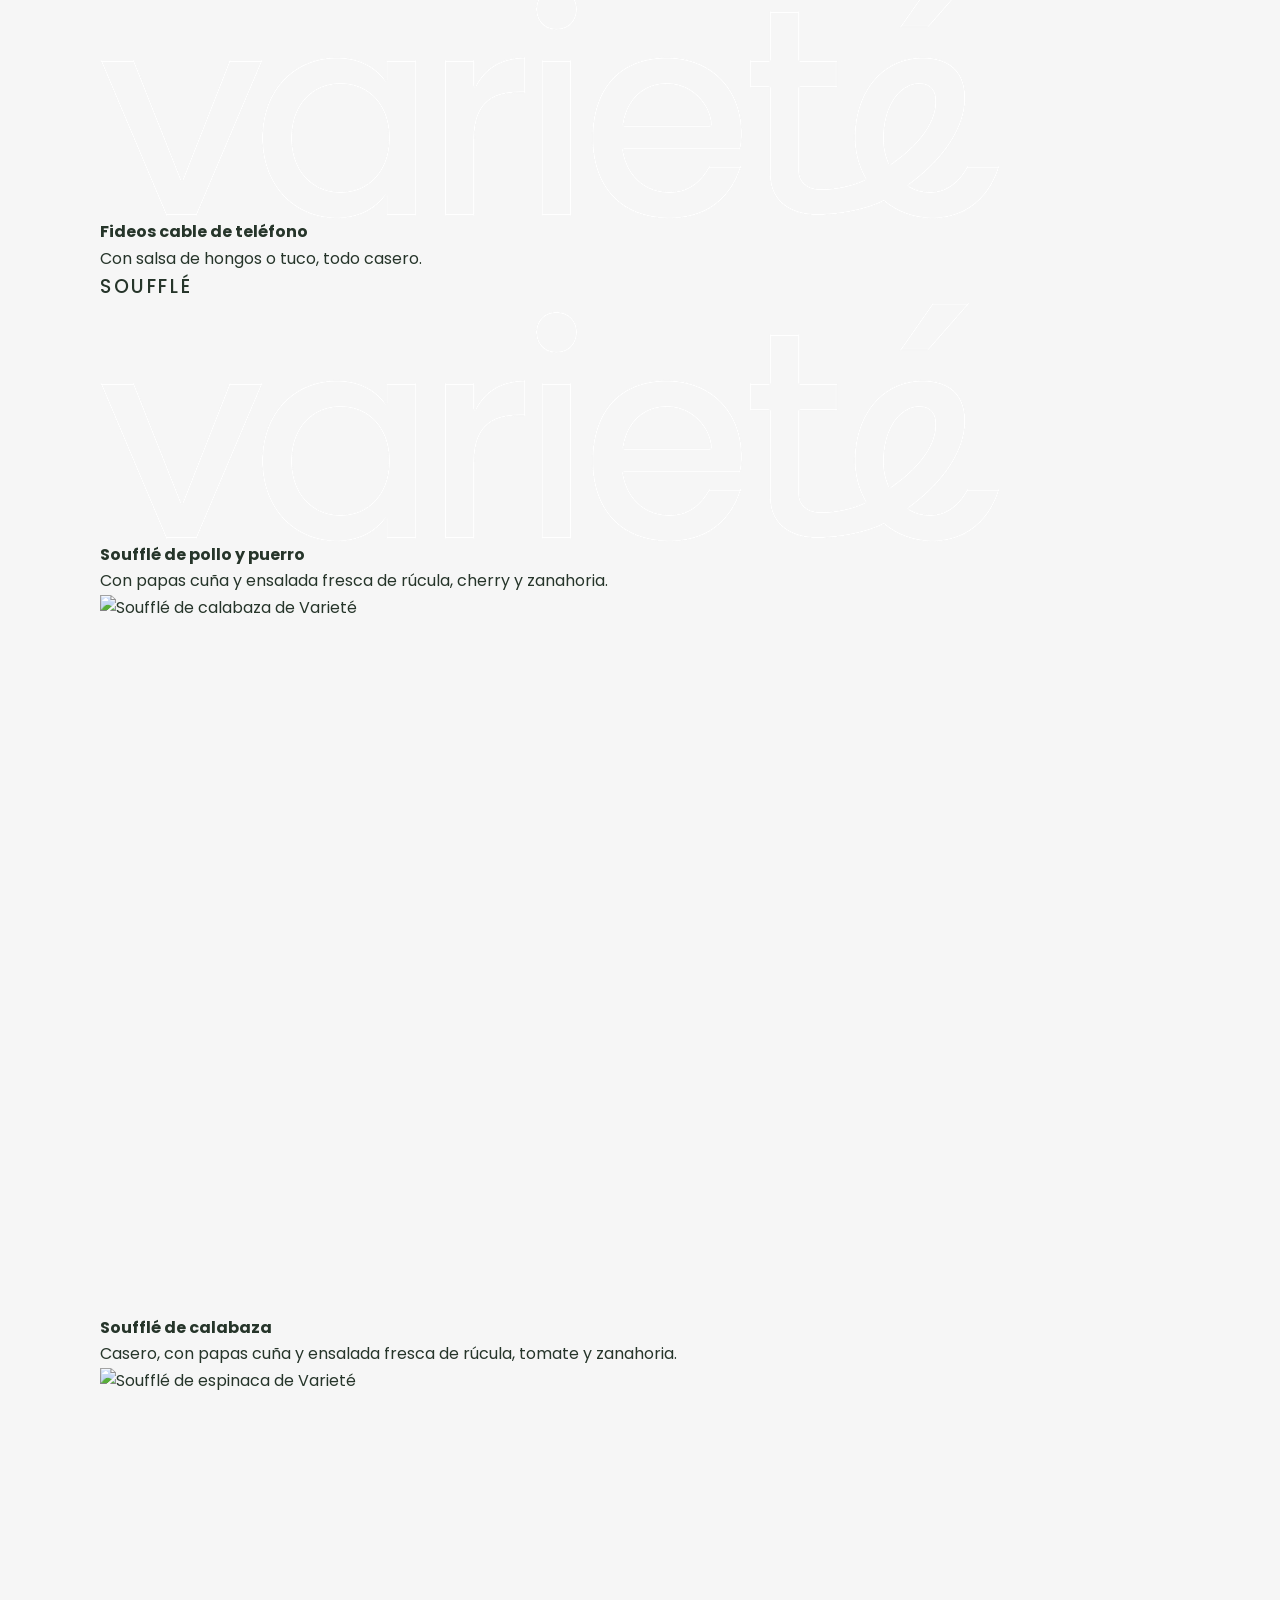
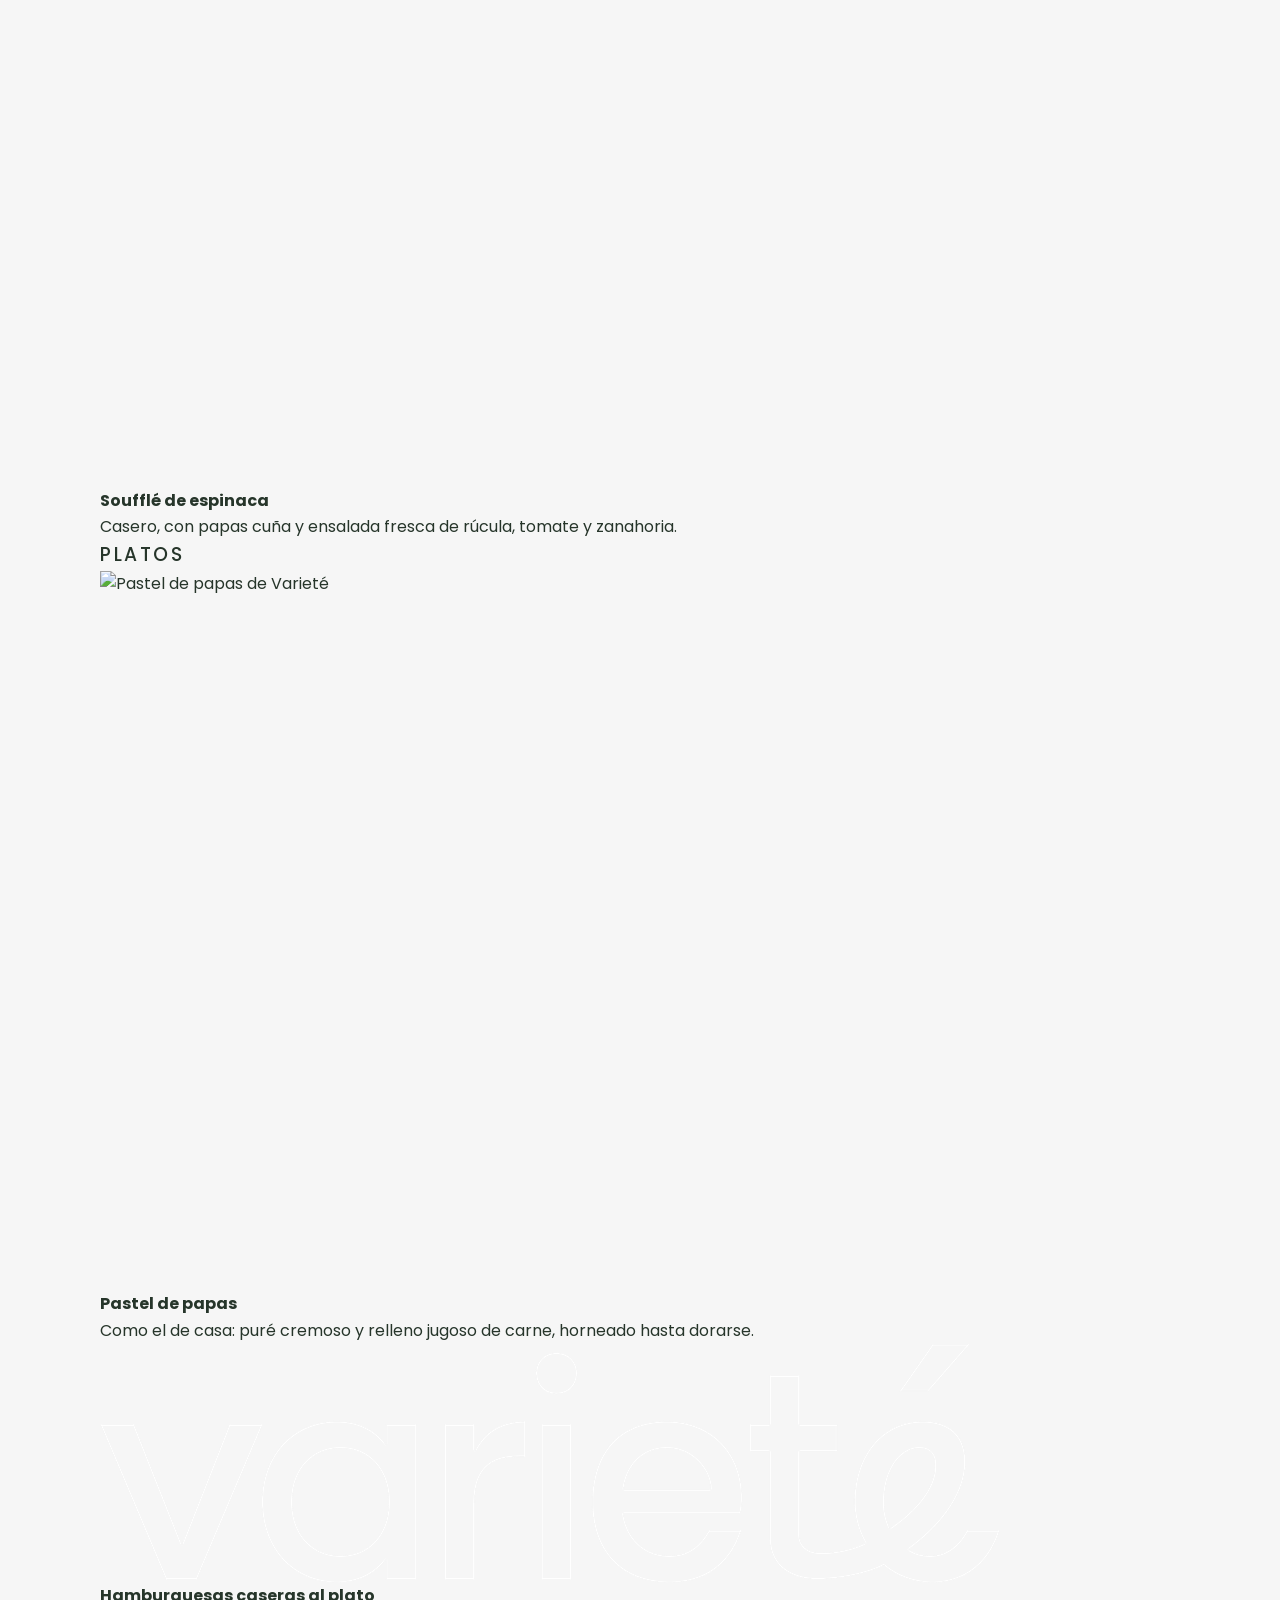
==== commit b507f8cf: "menu con foto por plato" ====
--- a/index.html
+++ b/index.html
@@ -94,70 +94,48 @@
           <h2 class="titulo">Menú</h2>
           <p>Casero, fresco y variado.</p>
         </div>
-        <div class="menu-grid">
-          <article class="cat">
-            <img style="object-position:center 85%" src="img/bowls-menu.jpg" alt="Bowl de Varieté" loading="lazy">
-            <div class="cuerpo">
-              <h3 class="titulo">Bowls</h3>
-              <ul>
-                <li><strong>Mongolian Beef Bowl <em class="nuevo">NEW</em></strong><span>Arroz de sushi, mongolian beef, edamame, repollo, kale, verdeo, maní, sésamo y mayo spicy.</span></li>
-                <li><strong>Greek Bowl <em class="nuevo">NEW</em></strong><span>Arroz con perejil, tomate, pepino, aceitunas, feta, cebolla encurtida, hummus casero y garbanzos.</span></li>
-              </ul>
-            </div>
-          </article>
-          <article class="cat">
-            <img src="img/ensaladas.jpg" alt="Ensalada de Varieté" loading="lazy">
-            <div class="cuerpo">
-              <h3 class="titulo">Ensaladas</h3>
-              <ul>
-                <li><strong>Cous Cous · Pasta · Yamani</strong><span>Con vegetales frescos, frutos secos y aderezos caseros.</span></li>
-                <li><strong>Chicken · Tuna · César</strong><span>Proteína, mix de verdes y sus aderezos clásicos.</span></li>
-                <li><strong>Vegetales asados · Frutos rojos · Salmón</strong><span>Opciones completas con vinagretas de la casa.</span></li>
-              </ul>
-            </div>
-          </article>
-          <article class="cat">
-            <img src="img/wraps.jpg" alt="Wrap de Varieté" loading="lazy">
-            <div class="cuerpo">
-              <h3 class="titulo">Wraps</h3>
-              <ul>
-                <li><strong>Asian Teriyaki</strong><span>Pollo y vegetales salteados con salsa teriyaki.</span></li>
-                <li><strong>Mediterráneo · César</strong><span>Pollo grillado, verdes frescos y aderezo honey mustard o César.</span></li>
-                <li><strong>Italian Veggie · Tuna</strong><span>Pesto, berenjena y mozzarella, o atún Varieté con palta y huevo.</span></li>
-              </ul>
-            </div>
-          </article>
-          <article class="cat">
-            <img src="img/pasta.jpg" alt="Pasta fresca de Varieté" loading="lazy">
-            <div class="cuerpo">
-              <h3 class="titulo">Pasta fresca</h3>
-              <ul>
-                <li><strong>Sorrentinos de calabaza y mozzarella</strong><span>Con crema de hongos o tuco y pesto.</span></li>
-                <li><strong>Fideos cable de teléfono</strong><span>Con salsa de hongos o tuco, todo casero.</span></li>
-              </ul>
-            </div>
-          </article>
-          <article class="cat">
-            <img src="img/souffle.jpg" alt="Soufflé de Varieté" loading="lazy">
-            <div class="cuerpo">
-              <h3 class="titulo">Soufflé</h3>
-              <ul>
-                <li><strong>Pollo y puerro · Calabaza · Espinaca</strong><span>Caseros, con papas cuña y ensalada fresca.</span></li>
-              </ul>
-            </div>
-          </article>
-          <article class="cat">
-            <img src="img/platos.jpg" alt="Plato casero de Varieté" loading="lazy">
-            <div class="cuerpo">
-              <h3 class="titulo">Platos</h3>
-              <ul>
-                <li><strong>Pastel de papas</strong><span>Como el de casa.</span></li>
-                <li><strong>Hamburguesas caseras al plato</strong><span>Con puré de papas o ensalada.</span></li>
-                <li><strong>Pollo al horno con wok de vegetales</strong><span>Con arroz yamani o ensalada fresca.</span></li>
-                <li><strong>Milanesa de carne casera</strong><span>Con puré de batata o ensalada fresca.</span></li>
-              </ul>
-            </div>
-          </article>
+        <h3 class="menu-cat titulo">Bowls</h3>
+        <div class="platos">
+          <article class="plato"><img src="img/platos/mongolian-beef-bowl.jpg" alt="Mongolian Beef Bowl de Varieté" loading="lazy" width="720" height="720"><div class="info"><h4>Mongolian Beef Bowl <em class="nuevo">NEW</em></h4><p>Arroz de sushi, mongolian beef, edamame, repollo, kale, verdeo, maní, sésamo tostado y mayo spicy.</p></div></article>
+          <article class="plato"><img src="img/platos/greek-bowl.jpg" alt="Greek Bowl de Varieté" loading="lazy" width="720" height="720"><div class="info"><h4>Greek Bowl <em class="nuevo">NEW</em></h4><p>Arroz con perejil, tomate, pepino, aceitunas, queso feta, cebolla encurtida, hummus casero y garbanzos.</p></div></article>
+        </div>
+        <h3 class="menu-cat titulo">Ensaladas</h3>
+        <div class="platos">
+          <article class="plato"><div class="sin-foto"><img src="img/logo-blanco.png" alt=""></div><div class="info"><h4>Cous Cous</h4><p>Cous cous, rúcula y albahaca, cherry, cebolla morada, palta, mango y almendras. Aderezo de cilantro.</p></div></article>
+          <article class="plato"><img src="img/platos/ensalada-pasta.jpg" alt="Pasta de Varieté" loading="lazy" width="720" height="720"><div class="info"><h4>Pasta</h4><p>Pasta, albahaca, cherry, aceitunas negras, bocconcinos y maní. Aderezo de pesto.</p></div></article>
+          <article class="plato"><div class="sin-foto"><img src="img/logo-blanco.png" alt=""></div><div class="info"><h4>Yamani</h4><p>Arroz yamani, atún Varieté, huevo a punto, cherry, cebolla morada, choclo y rúcula. Aceite con albahaca.</p></div></article>
+          <article class="plato"><img src="img/platos/ensalada-chicken.jpg" alt="Chicken de Varieté" loading="lazy" width="720" height="720"><div class="info"><h4>Chicken</h4><p>Pollo rebozado en semillas, mix de verdes, calabaza, cherry, choclo, huevo a punto y cebolla morada. Aderezo honey mustard.</p></div></article>
+          <article class="plato"><img src="img/platos/ensalada-tuna.jpg" alt="Tuna de Varieté" loading="lazy" width="720" height="720"><div class="info"><h4>Tuna</h4><p>Atún Varieté, mix de verdes, palta, palmito, tomates en conserva, huevo a punto y semillas. Vinagreta cítrica.</p></div></article>
+          <article class="plato"><img src="img/platos/ensalada-cesar.jpg" alt="César de Varieté" loading="lazy" width="720" height="720"><div class="info"><h4>César</h4><p>Lechuga fresca, crutones, pollo y queso parmesano. Aderezo César.</p></div></article>
+          <article class="plato"><div class="sin-foto"><img src="img/logo-blanco.png" alt=""></div><div class="info"><h4>Vegetales asados</h4><p>Arroz yamani, zucchini, berenjena, zanahoria, morrón, cebolla asada, pollo y sésamo. Queso ciboulette y oliva.</p></div></article>
+          <article class="plato"><img src="img/platos/ensalada-frutos-rojos.jpg" alt="Frutos rojos de Varieté" loading="lazy" width="720" height="720"><div class="info"><h4>Frutos rojos</h4><p>Espinaca y rúcula, cous cous, queso, parmesano, frutos rojos y almendras. Vinagreta de frutos rojos.</p></div></article>
+          <article class="plato"><img src="img/platos/ensalada-salmon.jpg" alt="Salmón de Varieté" loading="lazy" width="720" height="720"><div class="info"><h4>Salmón</h4><p>Salmón ahumado, mix de verdes, palta, cherry, cebolla morada, huevo a punto, almendras y semillas. Vinagreta de limón y miel.</p></div></article>
+        </div>
+        <h3 class="menu-cat titulo">Wraps</h3>
+        <div class="platos">
+          <article class="plato"><div class="sin-foto"><img src="img/logo-blanco.png" alt=""></div><div class="info"><h4>Asian Teriyaki</h4><p>Pollo tierno y vegetales salteados con salsa teriyaki.</p></div></article>
+          <article class="plato"><img src="img/platos/wrap-mediterraneo.jpg" alt="Mediterráneo de Varieté" loading="lazy" width="720" height="720"><div class="info"><h4>Mediterráneo</h4><p>Pollo grillado, lechuga, zanahoria, tomate y choclo, con aderezo honey mustard.</p></div></article>
+          <article class="plato"><img src="img/platos/wrap-cesar.jpg" alt="César de Varieté" loading="lazy" width="720" height="720"><div class="info"><h4>César</h4><p>Pollo grillado, lechuga fresca, parmesano y aderezo César.</p></div></article>
+          <article class="plato"><div class="sin-foto"><img src="img/logo-blanco.png" alt=""></div><div class="info"><h4>Italian Veggie</h4><p>Pesto casero, berenjena, tomates en conserva, mozzarella y albahaca.</p></div></article>
+          <article class="plato"><img src="img/platos/wrap-tuna.jpg" alt="Tuna de Varieté" loading="lazy" width="720" height="720"><div class="info"><h4>Tuna</h4><p>Atún Varieté, palta, cherry, huevo a punto, lechuga y aderezo de queso ciboulette.</p></div></article>
+        </div>
+        <h3 class="menu-cat titulo">Pasta fresca</h3>
+        <div class="platos">
+          <article class="plato"><img src="img/platos/sorrentinos.jpg" alt="Sorrentinos de calabaza y mozzarella de Varieté" loading="lazy" width="720" height="720"><div class="info"><h4>Sorrentinos de calabaza y mozzarella</h4><p>Con crema de hongos o tuco y pesto.</p></div></article>
+          <article class="plato"><div class="sin-foto"><img src="img/logo-blanco.png" alt=""></div><div class="info"><h4>Fideos cable de teléfono</h4><p>Con salsa de hongos o tuco, todo casero.</p></div></article>
+        </div>
+        <h3 class="menu-cat titulo">Soufflé</h3>
+        <div class="platos">
+          <article class="plato"><div class="sin-foto"><img src="img/logo-blanco.png" alt=""></div><div class="info"><h4>Soufflé de pollo y puerro</h4><p>Con papas cuña y ensalada fresca de rúcula, cherry y zanahoria.</p></div></article>
+          <article class="plato"><img src="img/platos/souffle-calabaza.jpg" alt="Soufflé de calabaza de Varieté" loading="lazy" width="720" height="720"><div class="info"><h4>Soufflé de calabaza</h4><p>Casero, con papas cuña y ensalada fresca de rúcula, tomate y zanahoria.</p></div></article>
+          <article class="plato"><img src="img/platos/souffle-espinaca.jpg" alt="Soufflé de espinaca de Varieté" loading="lazy" width="720" height="720"><div class="info"><h4>Soufflé de espinaca</h4><p>Casero, con papas cuña y ensalada fresca de rúcula, tomate y zanahoria.</p></div></article>
+        </div>
+        <h3 class="menu-cat titulo">Platos</h3>
+        <div class="platos">
+          <article class="plato"><img src="img/platos/pastel-de-papas.jpg" alt="Pastel de papas de Varieté" loading="lazy" width="720" height="720"><div class="info"><h4>Pastel de papas</h4><p>Como el de casa: puré cremoso y relleno jugoso de carne, horneado hasta dorarse.</p></div></article>
+          <article class="plato"><div class="sin-foto"><img src="img/logo-blanco.png" alt=""></div><div class="info"><h4>Hamburguesas caseras al plato</h4><p>Con puré de papas o ensalada.</p></div></article>
+          <article class="plato"><div class="sin-foto"><img src="img/logo-blanco.png" alt=""></div><div class="info"><h4>Pollo al horno con wok de vegetales</h4><p>Marinado en mostaza, miel y limón, con vegetales al wok y arroz yamani. Opcional con ensalada fresca.</p></div></article>
+          <article class="plato"><img src="img/platos/milanesa.jpg" alt="Milanesa de carne casera de Varieté" loading="lazy" width="720" height="720"><div class="info"><h4>Milanesa de carne casera</h4><p>Con puré de batata o ensalada fresca.</p></div></article>
         </div>
         <p class="menu-nota">Bebidas: Coca-Cola, Coca-Cola Zero, Sprite, Sprite Zero y agua sin gas. El menú puede variar según disponibilidad.</p>
       </div>
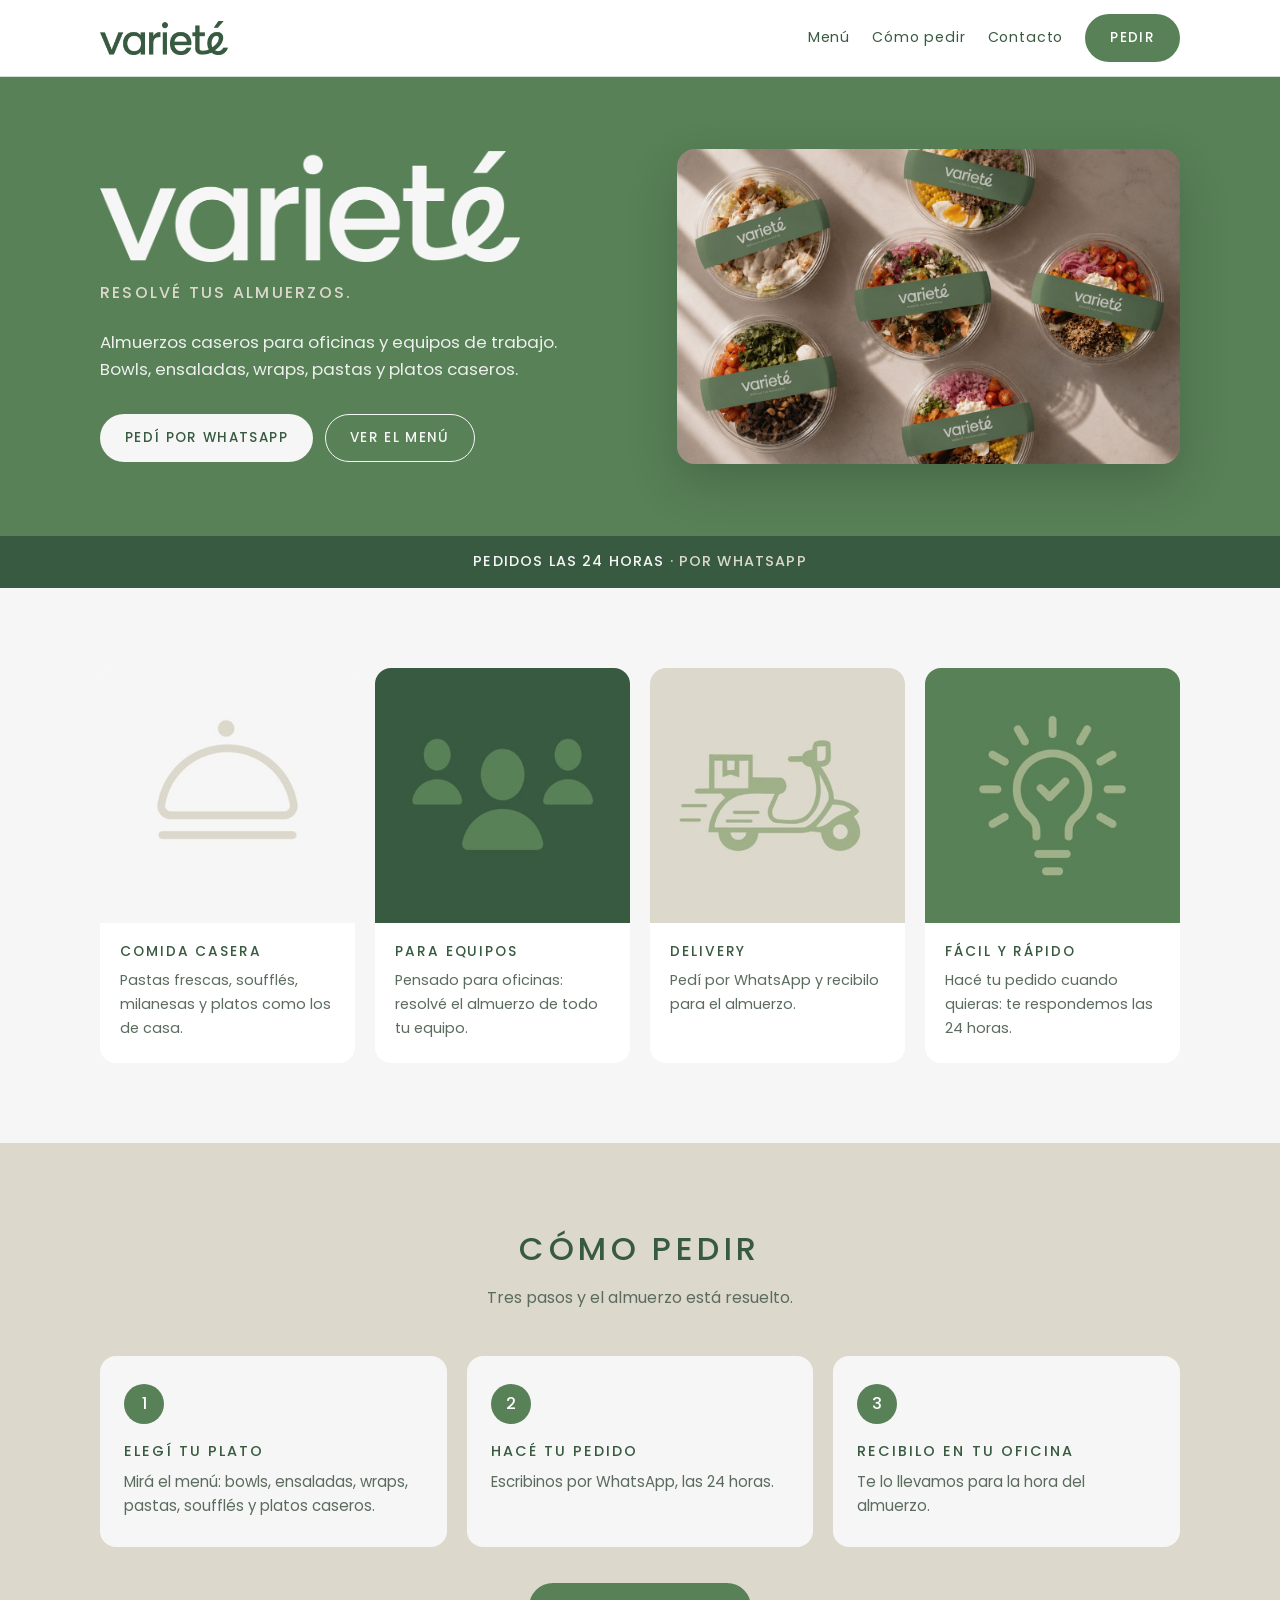
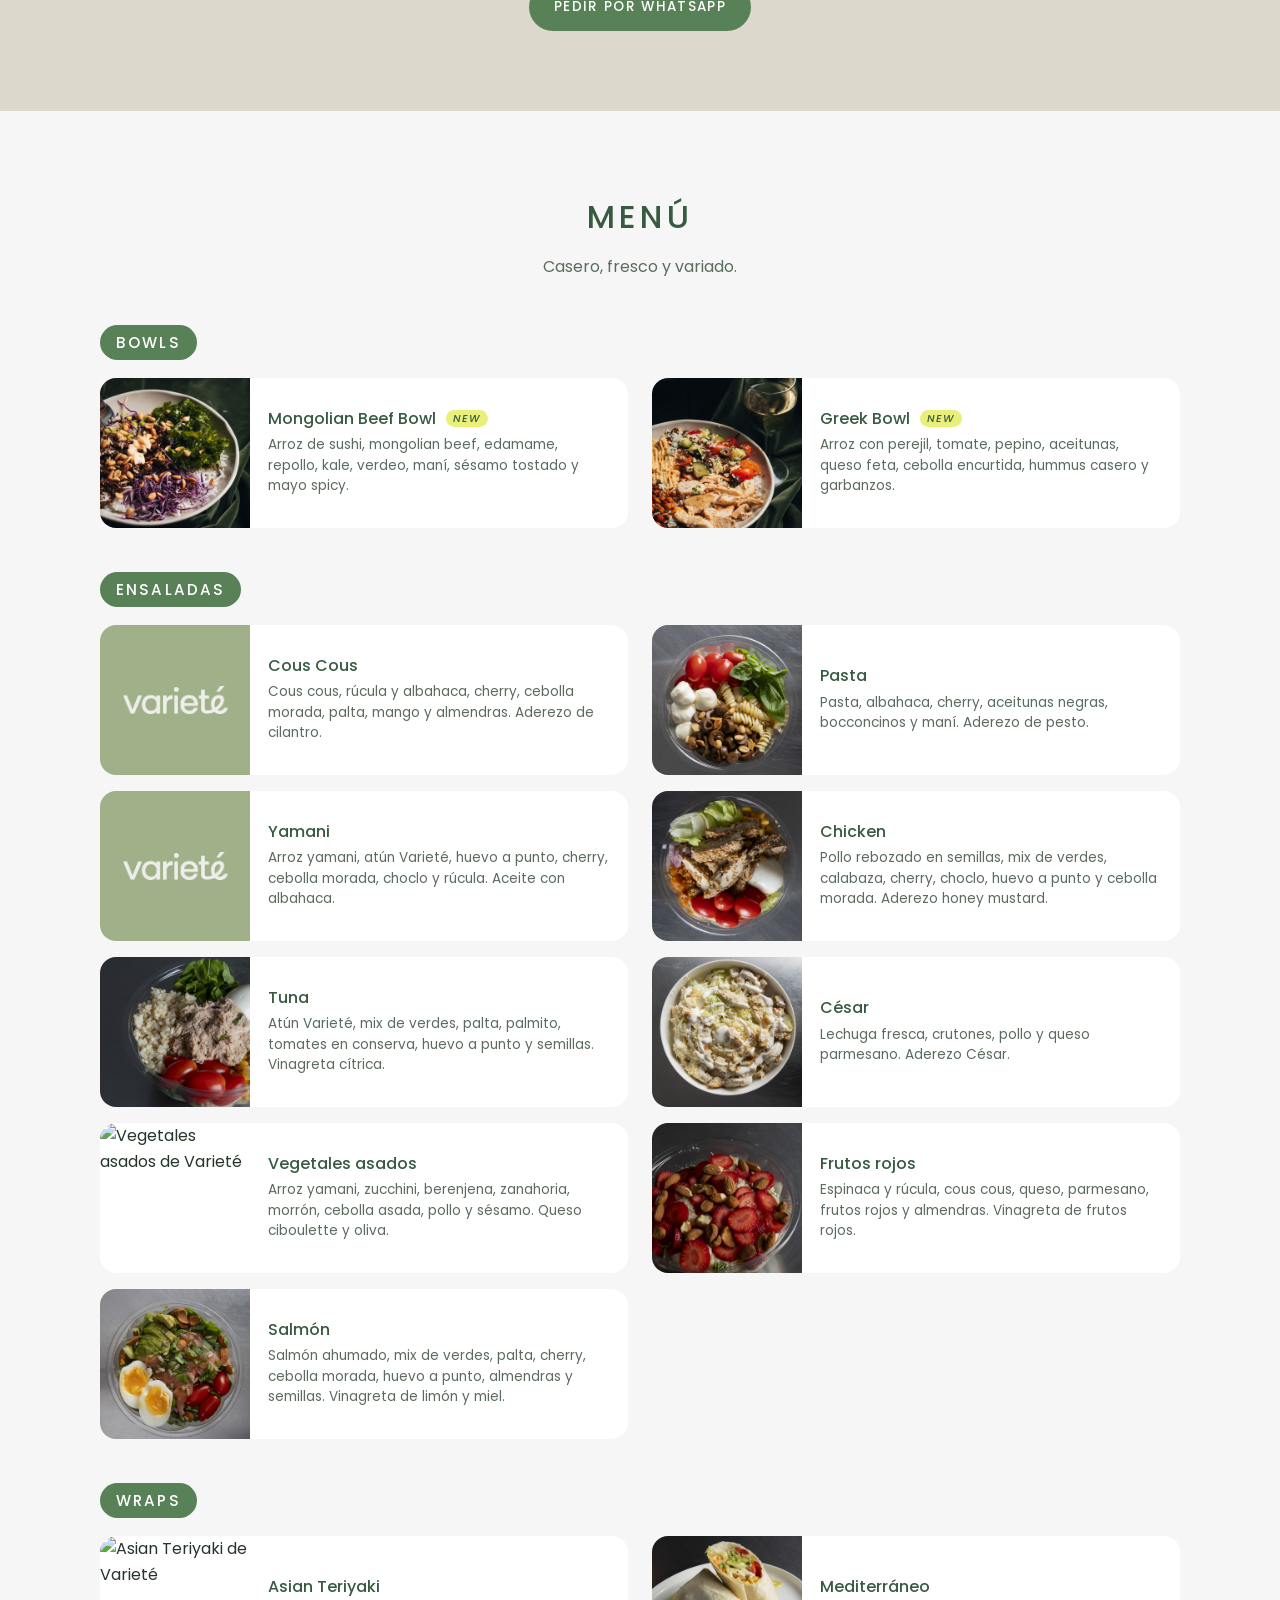
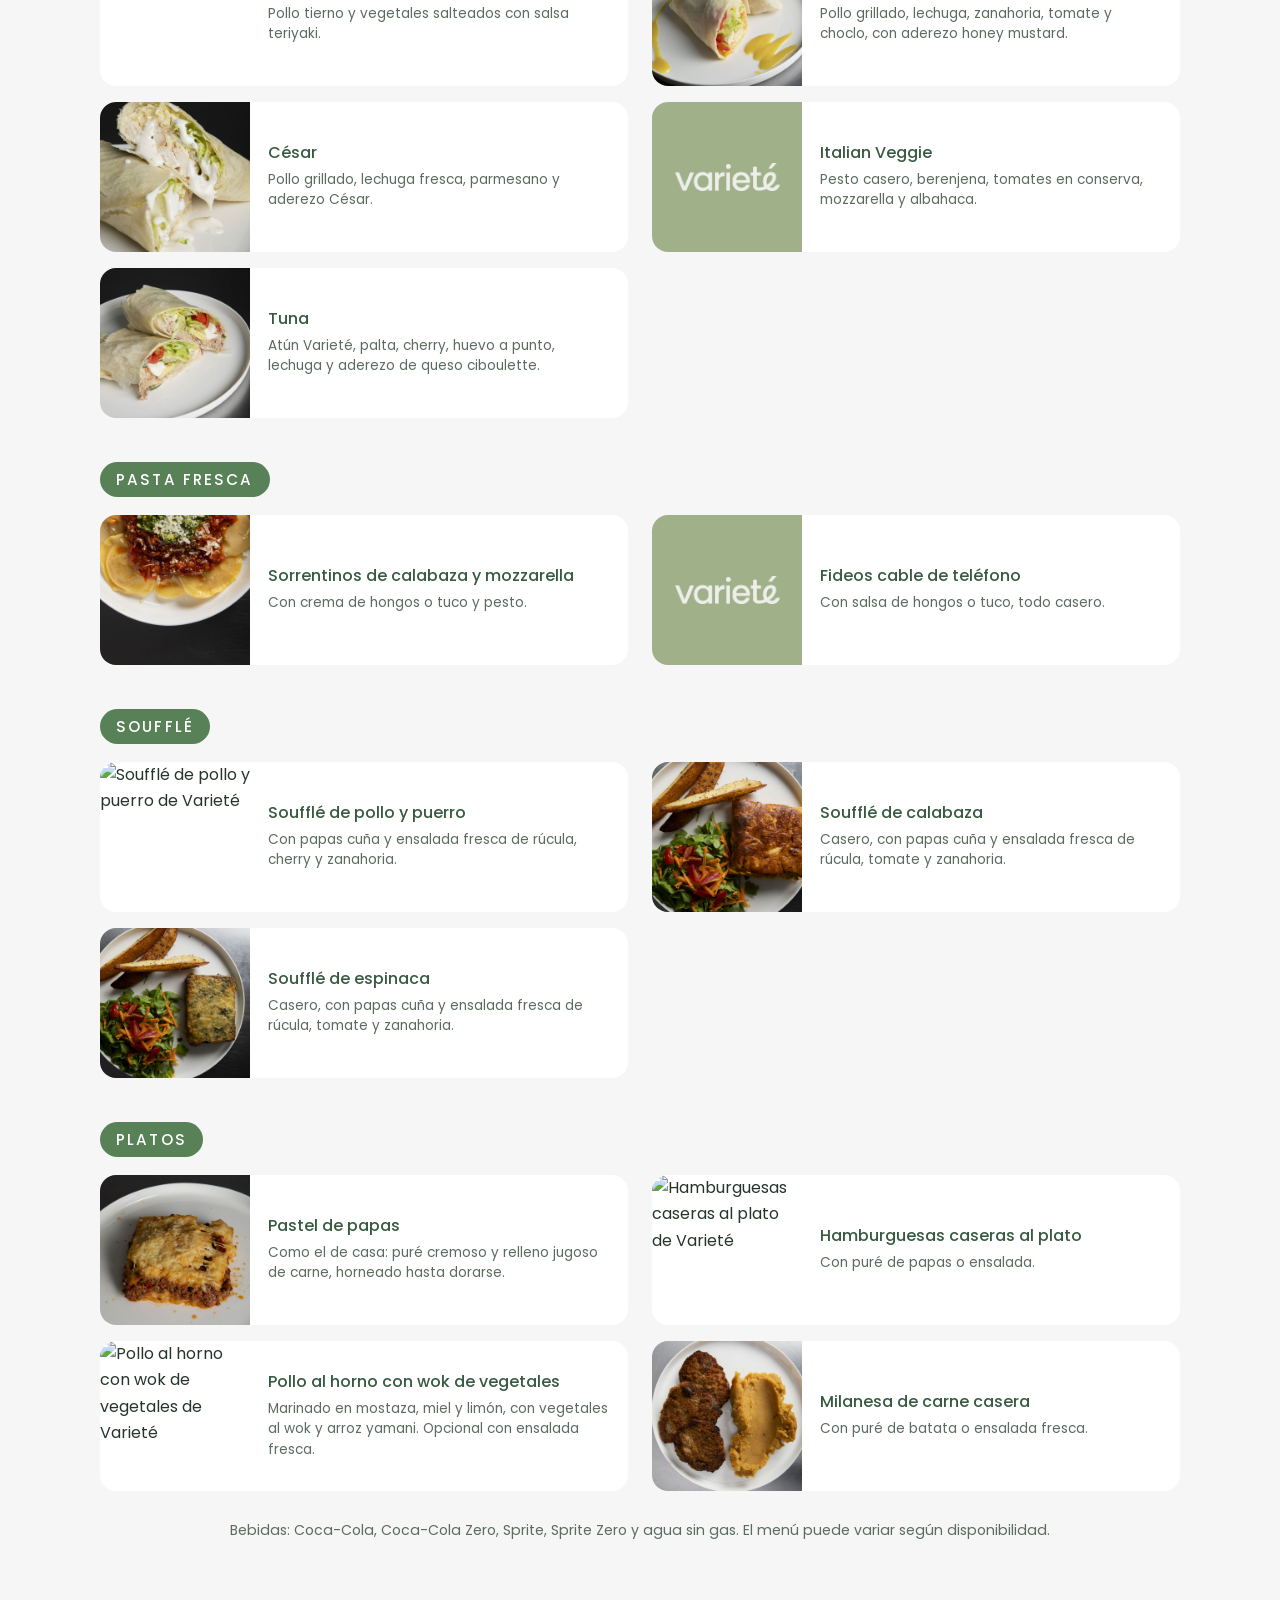
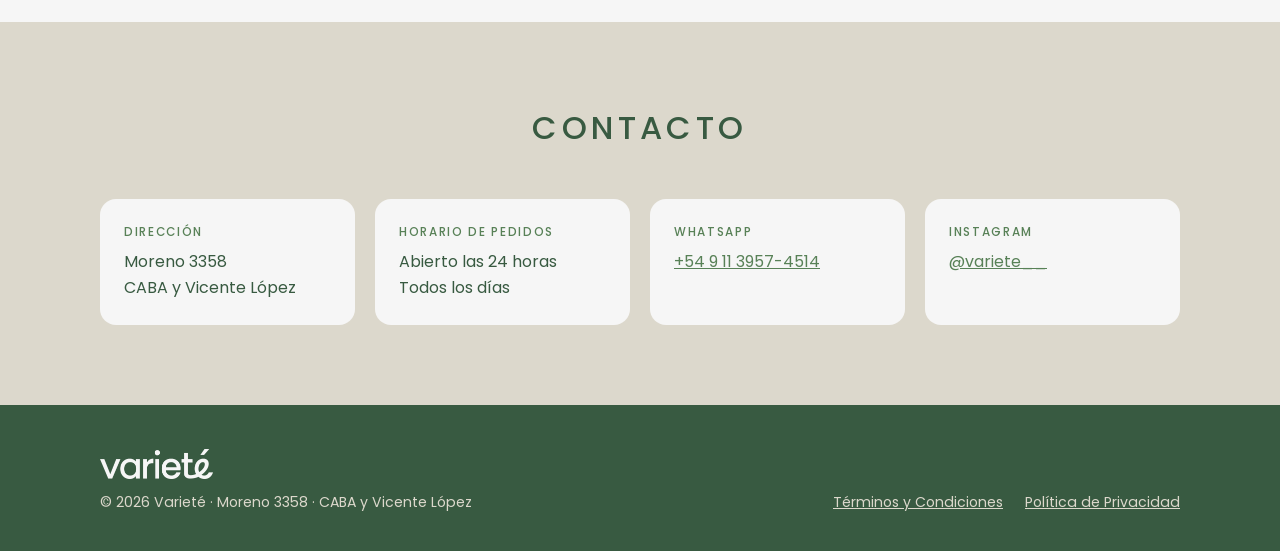
==== commit d0253db0: "Update menu items and images in index.html" ====
--- a/index.html
+++ b/index.html
@@ -107,13 +107,13 @@
           <article class="plato"><img src="img/platos/ensalada-chicken.jpg" alt="Chicken de Varieté" loading="lazy" width="720" height="720"><div class="info"><h4>Chicken</h4><p>Pollo rebozado en semillas, mix de verdes, calabaza, cherry, choclo, huevo a punto y cebolla morada. Aderezo honey mustard.</p></div></article>
           <article class="plato"><img src="img/platos/ensalada-tuna.jpg" alt="Tuna de Varieté" loading="lazy" width="720" height="720"><div class="info"><h4>Tuna</h4><p>Atún Varieté, mix de verdes, palta, palmito, tomates en conserva, huevo a punto y semillas. Vinagreta cítrica.</p></div></article>
           <article class="plato"><img src="img/platos/ensalada-cesar.jpg" alt="César de Varieté" loading="lazy" width="720" height="720"><div class="info"><h4>César</h4><p>Lechuga fresca, crutones, pollo y queso parmesano. Aderezo César.</p></div></article>
-          <article class="plato"><div class="sin-foto"><img src="img/logo-blanco.png" alt=""></div><div class="info"><h4>Vegetales asados</h4><p>Arroz yamani, zucchini, berenjena, zanahoria, morrón, cebolla asada, pollo y sésamo. Queso ciboulette y oliva.</p></div></article>
+          <article class="plato"><img src="img/platos/ensalada-vegetales-asados.jpg" alt="Vegetales asados de Varieté" loading="lazy" width="720" height="720"><div class="info"><h4>Vegetales asados</h4><p>Arroz yamani, zucchini, berenjena, zanahoria, morrón, cebolla asada, pollo y sésamo. Queso ciboulette y oliva.</p></div></article>
           <article class="plato"><img src="img/platos/ensalada-frutos-rojos.jpg" alt="Frutos rojos de Varieté" loading="lazy" width="720" height="720"><div class="info"><h4>Frutos rojos</h4><p>Espinaca y rúcula, cous cous, queso, parmesano, frutos rojos y almendras. Vinagreta de frutos rojos.</p></div></article>
           <article class="plato"><img src="img/platos/ensalada-salmon.jpg" alt="Salmón de Varieté" loading="lazy" width="720" height="720"><div class="info"><h4>Salmón</h4><p>Salmón ahumado, mix de verdes, palta, cherry, cebolla morada, huevo a punto, almendras y semillas. Vinagreta de limón y miel.</p></div></article>
         </div>
         <h3 class="menu-cat titulo">Wraps</h3>
         <div class="platos">
-          <article class="plato"><div class="sin-foto"><img src="img/logo-blanco.png" alt=""></div><div class="info"><h4>Asian Teriyaki</h4><p>Pollo tierno y vegetales salteados con salsa teriyaki.</p></div></article>
+          <article class="plato"><img src="img/platos/wrap-teriyaki.jpg" alt="Asian Teriyaki de Varieté" loading="lazy" width="720" height="720"><div class="info"><h4>Asian Teriyaki</h4><p>Pollo tierno y vegetales salteados con salsa teriyaki.</p></div></article>
           <article class="plato"><img src="img/platos/wrap-mediterraneo.jpg" alt="Mediterráneo de Varieté" loading="lazy" width="720" height="720"><div class="info"><h4>Mediterráneo</h4><p>Pollo grillado, lechuga, zanahoria, tomate y choclo, con aderezo honey mustard.</p></div></article>
           <article class="plato"><img src="img/platos/wrap-cesar.jpg" alt="César de Varieté" loading="lazy" width="720" height="720"><div class="info"><h4>César</h4><p>Pollo grillado, lechuga fresca, parmesano y aderezo César.</p></div></article>
           <article class="plato"><div class="sin-foto"><img src="img/logo-blanco.png" alt=""></div><div class="info"><h4>Italian Veggie</h4><p>Pesto casero, berenjena, tomates en conserva, mozzarella y albahaca.</p></div></article>
@@ -126,15 +126,15 @@
         </div>
         <h3 class="menu-cat titulo">Soufflé</h3>
         <div class="platos">
-          <article class="plato"><div class="sin-foto"><img src="img/logo-blanco.png" alt=""></div><div class="info"><h4>Soufflé de pollo y puerro</h4><p>Con papas cuña y ensalada fresca de rúcula, cherry y zanahoria.</p></div></article>
+          <article class="plato"><img src="img/platos/souffle-pollo-puerro.jpg" alt="Soufflé de pollo y puerro de Varieté" loading="lazy" width="720" height="720"><div class="info"><h4>Soufflé de pollo y puerro</h4><p>Con papas cuña y ensalada fresca de rúcula, cherry y zanahoria.</p></div></article>
           <article class="plato"><img src="img/platos/souffle-calabaza.jpg" alt="Soufflé de calabaza de Varieté" loading="lazy" width="720" height="720"><div class="info"><h4>Soufflé de calabaza</h4><p>Casero, con papas cuña y ensalada fresca de rúcula, tomate y zanahoria.</p></div></article>
           <article class="plato"><img src="img/platos/souffle-espinaca.jpg" alt="Soufflé de espinaca de Varieté" loading="lazy" width="720" height="720"><div class="info"><h4>Soufflé de espinaca</h4><p>Casero, con papas cuña y ensalada fresca de rúcula, tomate y zanahoria.</p></div></article>
         </div>
         <h3 class="menu-cat titulo">Platos</h3>
         <div class="platos">
           <article class="plato"><img src="img/platos/pastel-de-papas.jpg" alt="Pastel de papas de Varieté" loading="lazy" width="720" height="720"><div class="info"><h4>Pastel de papas</h4><p>Como el de casa: puré cremoso y relleno jugoso de carne, horneado hasta dorarse.</p></div></article>
-          <article class="plato"><div class="sin-foto"><img src="img/logo-blanco.png" alt=""></div><div class="info"><h4>Hamburguesas caseras al plato</h4><p>Con puré de papas o ensalada.</p></div></article>
-          <article class="plato"><div class="sin-foto"><img src="img/logo-blanco.png" alt=""></div><div class="info"><h4>Pollo al horno con wok de vegetales</h4><p>Marinado en mostaza, miel y limón, con vegetales al wok y arroz yamani. Opcional con ensalada fresca.</p></div></article>
+          <article class="plato"><img src="img/platos/hamburguesas.jpg" alt="Hamburguesas caseras al plato de Varieté" loading="lazy" width="720" height="720"><div class="info"><h4>Hamburguesas caseras al plato</h4><p>Con puré de papas o ensalada.</p></div></article>
+          <article class="plato"><img src="img/platos/pollo-al-horno.jpg" alt="Pollo al horno con wok de vegetales de Varieté" loading="lazy" width="720" height="720"><div class="info"><h4>Pollo al horno con wok de vegetales</h4><p>Marinado en mostaza, miel y limón, con vegetales al wok y arroz yamani. Opcional con ensalada fresca.</p></div></article>
           <article class="plato"><img src="img/platos/milanesa.jpg" alt="Milanesa de carne casera de Varieté" loading="lazy" width="720" height="720"><div class="info"><h4>Milanesa de carne casera</h4><p>Con puré de batata o ensalada fresca.</p></div></article>
         </div>
         <p class="menu-nota">Bebidas: Coca-Cola, Coca-Cola Zero, Sprite, Sprite Zero y agua sin gas. El menú puede variar según disponibilidad.</p>
--- a/styles.css
+++ b/styles.css
@@ -91,6 +91,27 @@
 .nuevo { font-size: .66rem; background: #e8f07a; color: var(--verde-osc); padding: 1px 7px; border-radius: 999px; margin-left: 6px; vertical-align: 2px; letter-spacing: .08em; }
 .menu-nota { text-align: center; color: var(--muted); font-size: .88rem; margin-top: 28px; }
 
+/* Menú por plato: foto al lado del nombre */
+.menu-cat { font-size: .95rem; color: #fff; background: var(--verde); display: inline-block; padding: 5px 16px; border-radius: 999px; margin: 44px 0 18px; }
+.sec-head + .menu-cat { margin-top: 0; }
+.platos { display: grid; grid-template-columns: repeat(2, 1fr); gap: 16px 24px; }
+.plato { background: #fff; border-radius: 16px; overflow: hidden; display: flex; flex-direction: row; align-items: stretch; min-height: 150px; }
+.plato > img, .plato .sin-foto { flex: 0 0 150px; width: 150px; height: auto; min-height: 150px; object-fit: cover; }
+.plato .sin-foto { background: var(--salvia); display: grid; place-items: center; }
+.plato .sin-foto img { width: 70%; opacity: .9; }
+.plato .info { padding: 16px 18px; display: flex; flex-direction: column; justify-content: center; }
+.plato h4 { font-weight: 500; color: var(--verde-osc); font-size: 1rem; line-height: 1.3; margin-bottom: 6px; }
+.plato p { font-size: .85rem; color: var(--muted); line-height: 1.5; }
+@media (max-width: 900px) { .platos { grid-template-columns: 1fr; } }
+@media (max-width: 600px) {
+  .platos { gap: 12px; }
+  .plato { min-height: 116px; }
+  .plato > img, .plato .sin-foto { flex-basis: 116px; width: 116px; min-height: 116px; }
+  .plato .info { padding: 12px 14px; }
+  .plato h4 { font-size: .92rem; }
+  .plato p { font-size: .8rem; }
+}
+
 /* Contacto */
 .contacto-grid { display: grid; grid-template-columns: repeat(auto-fit, minmax(230px, 1fr)); gap: 20px; }
 .dato { background: var(--blanco); border-radius: 16px; padding: 24px; }
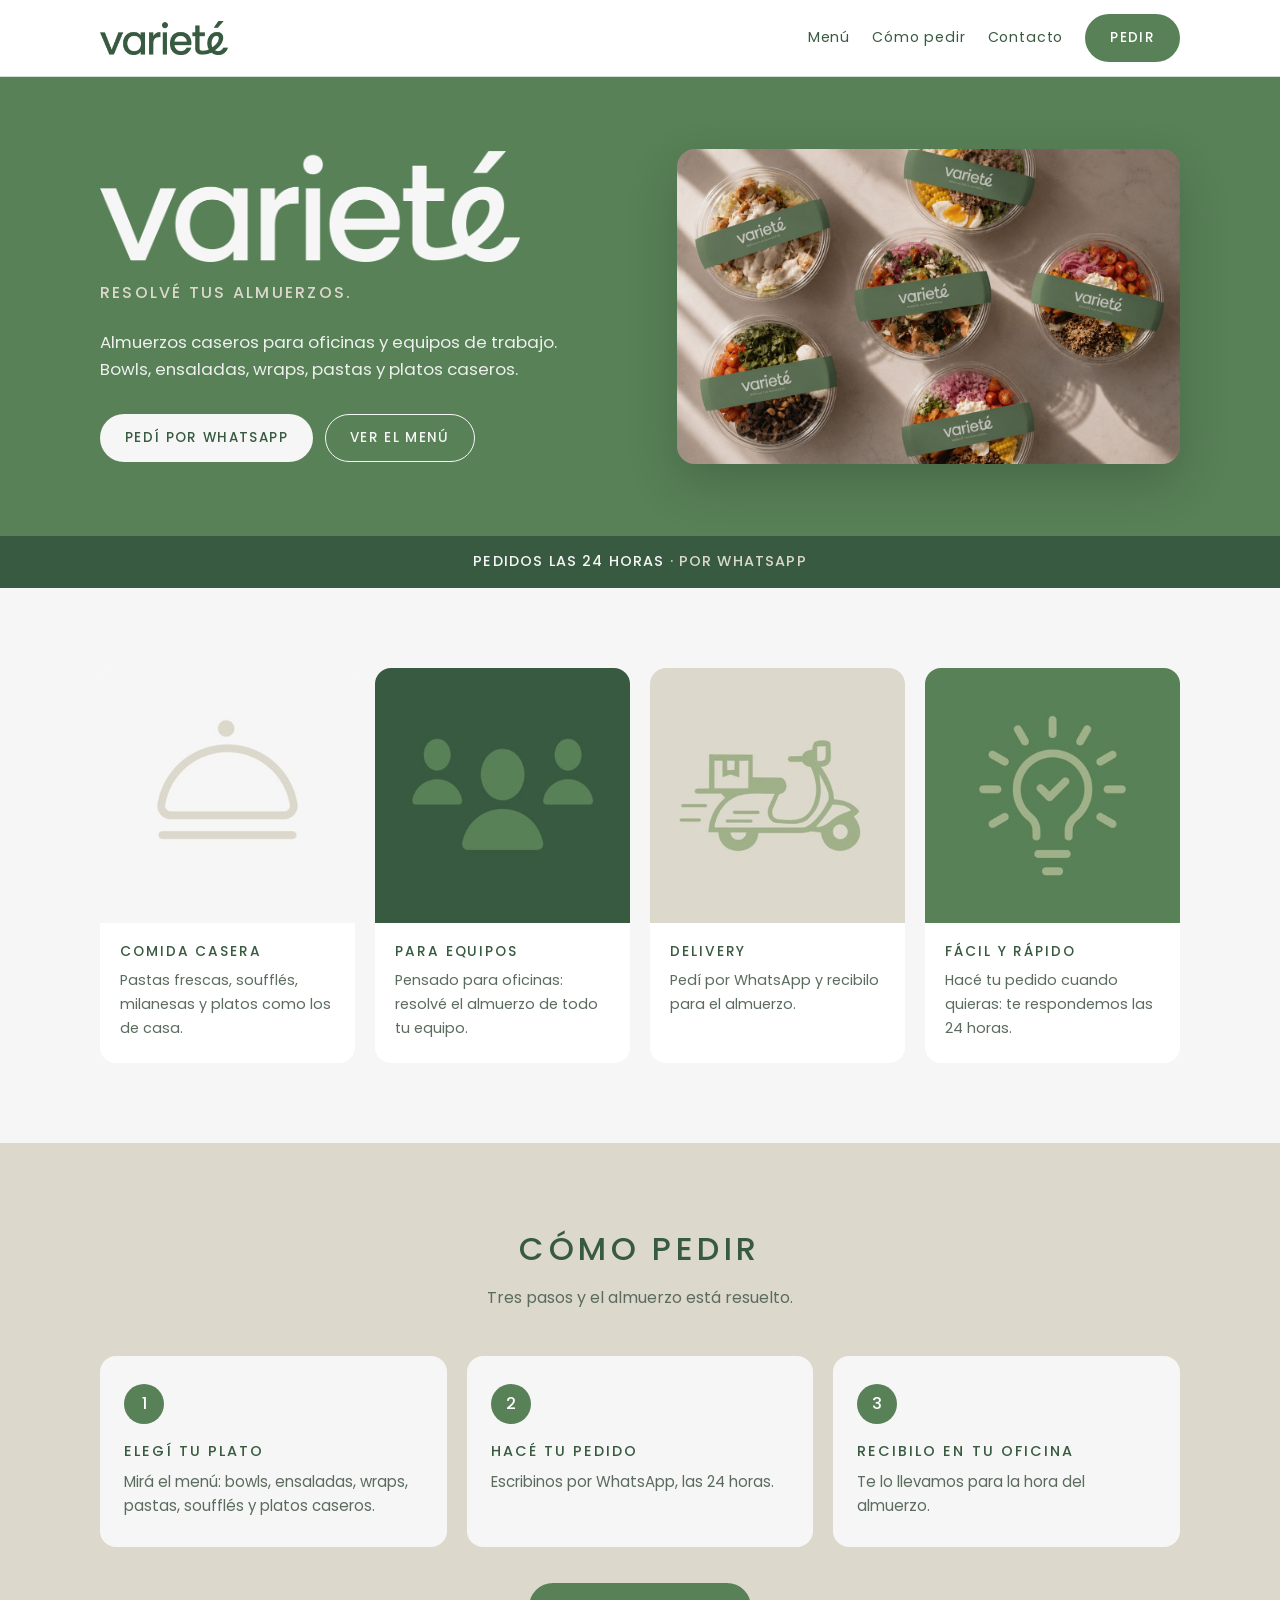
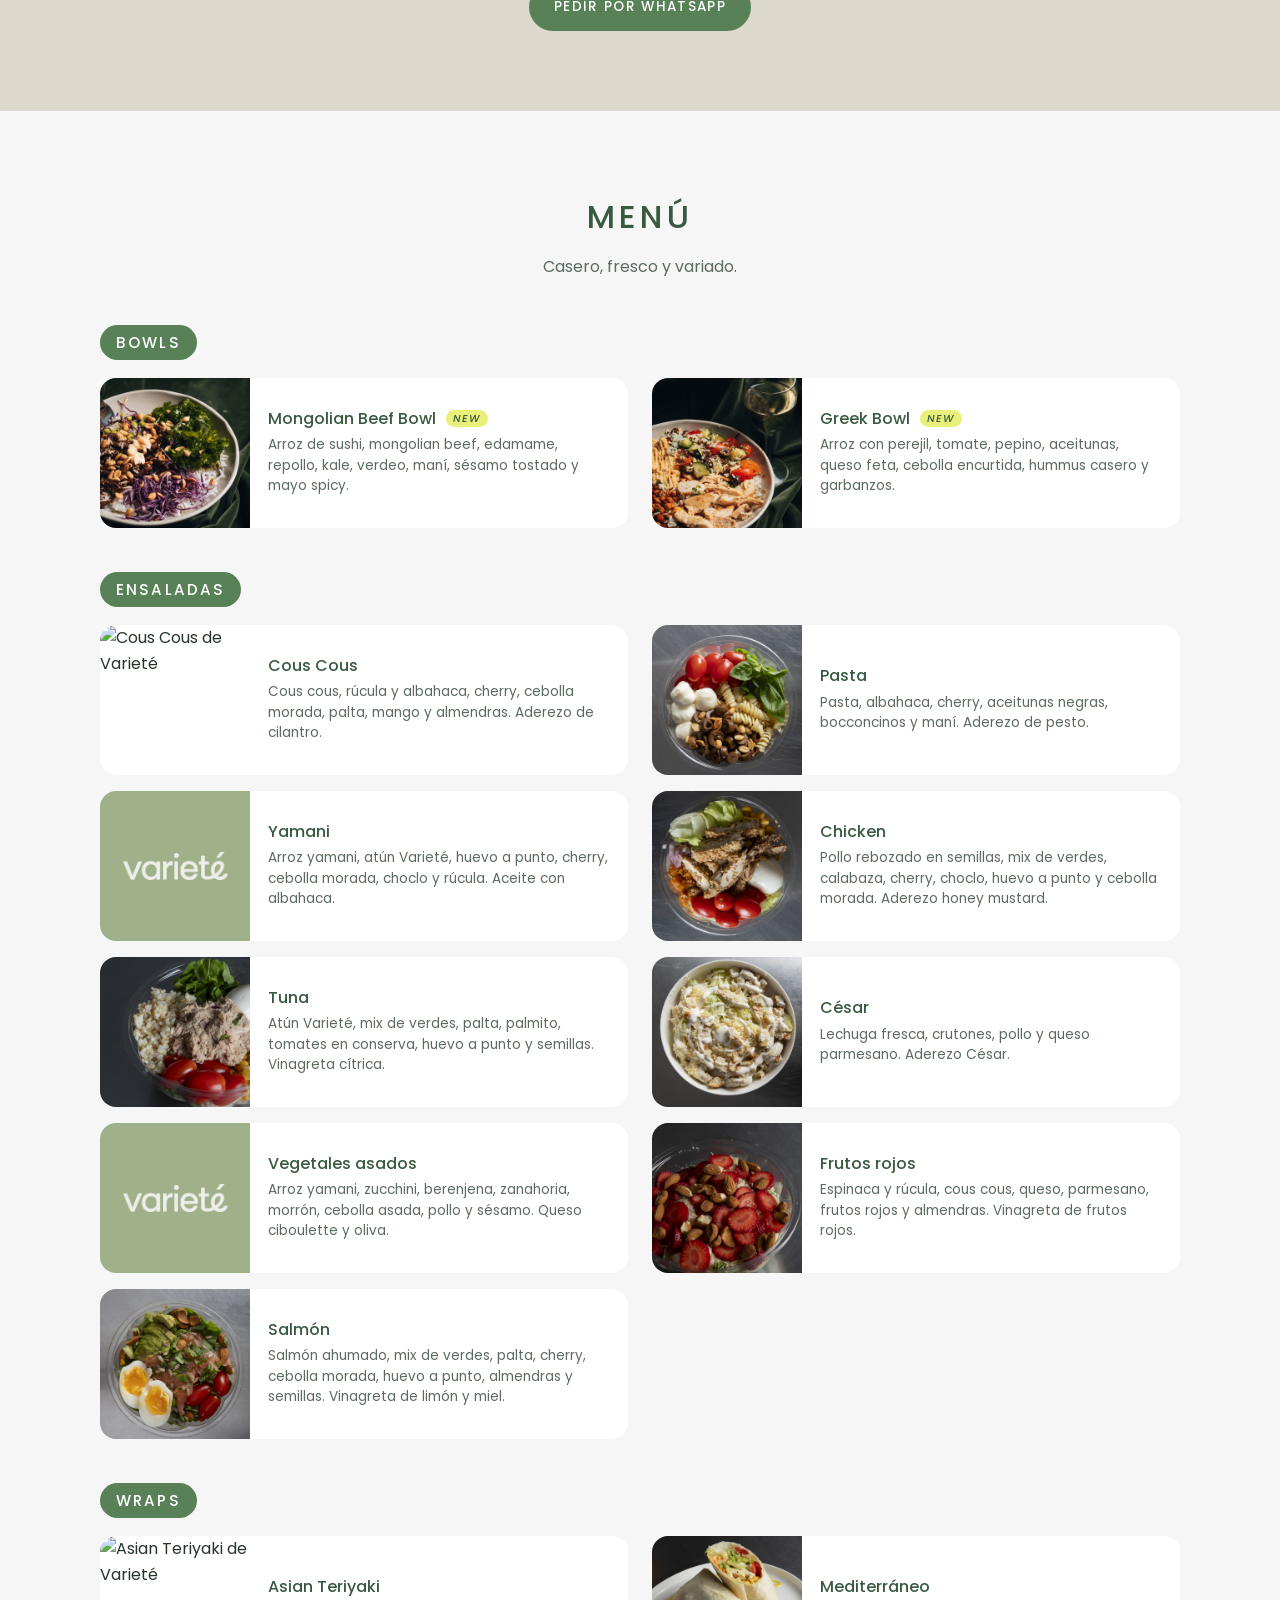
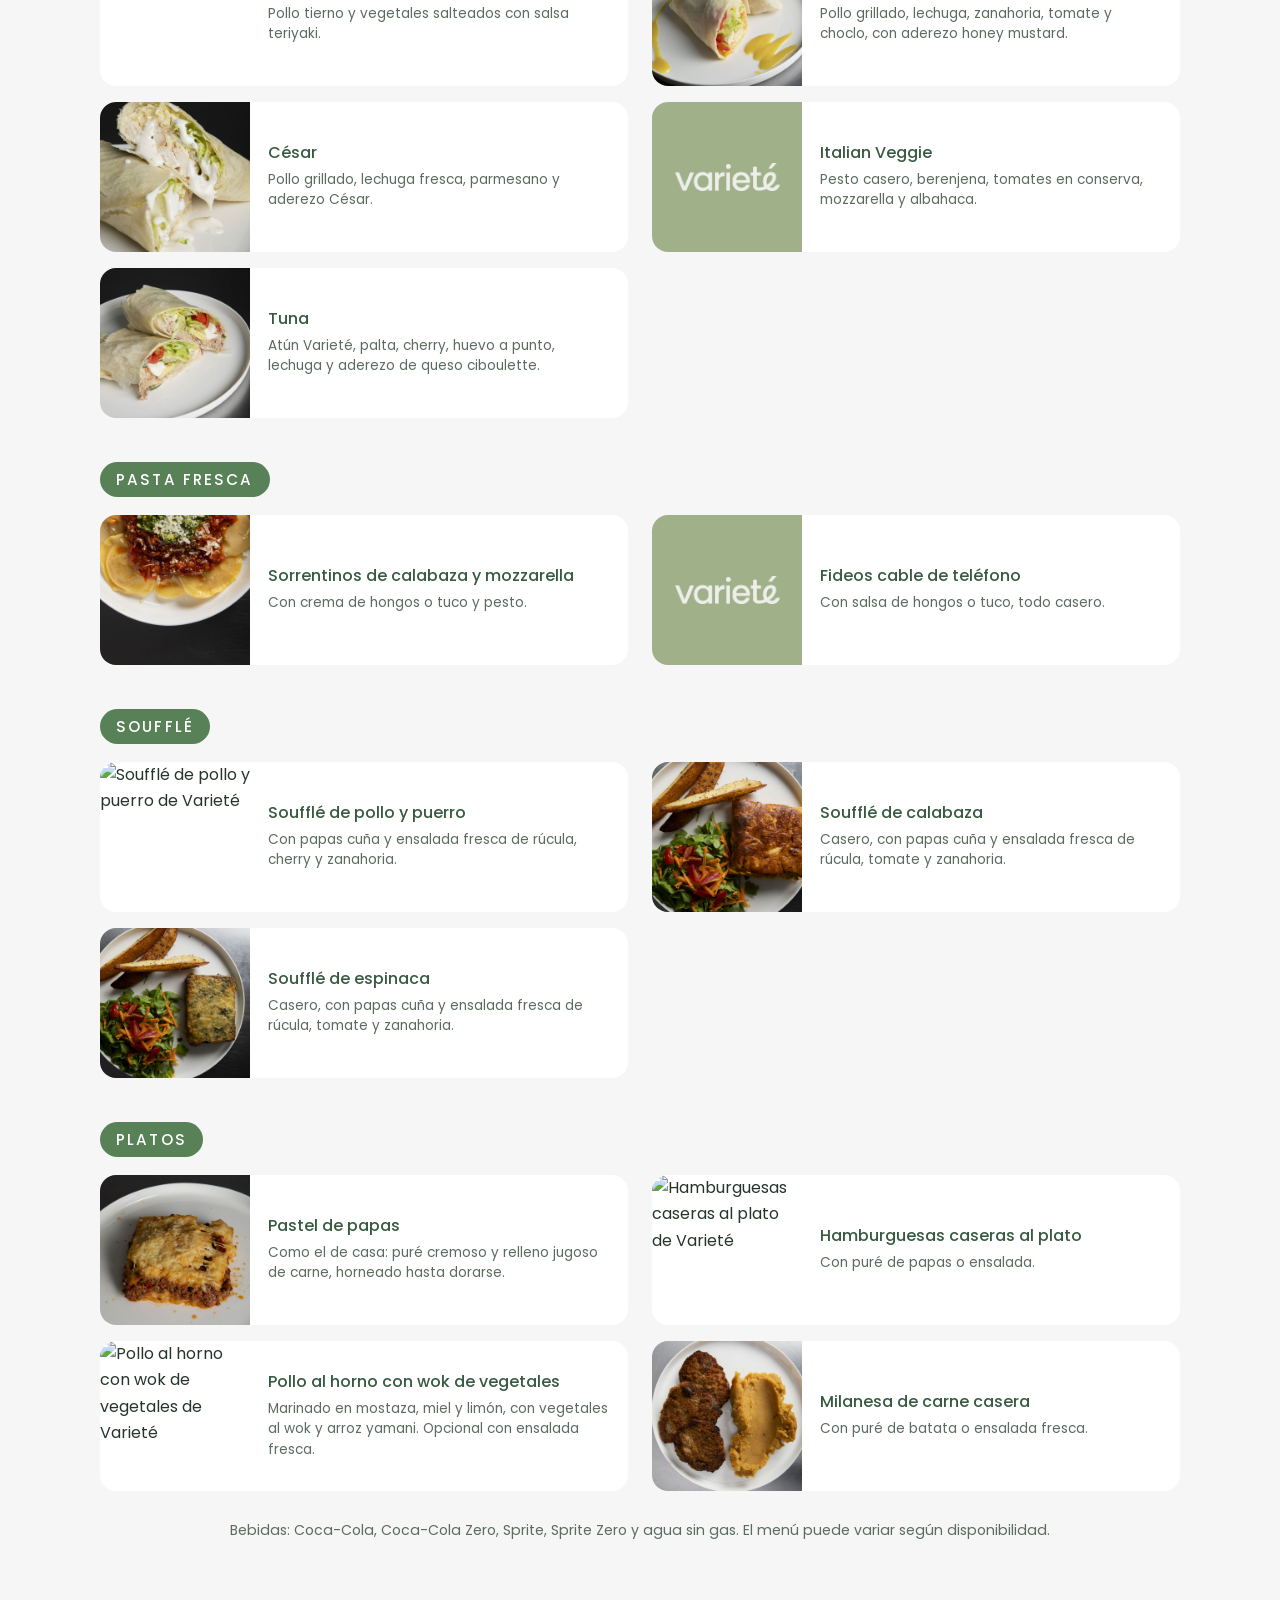
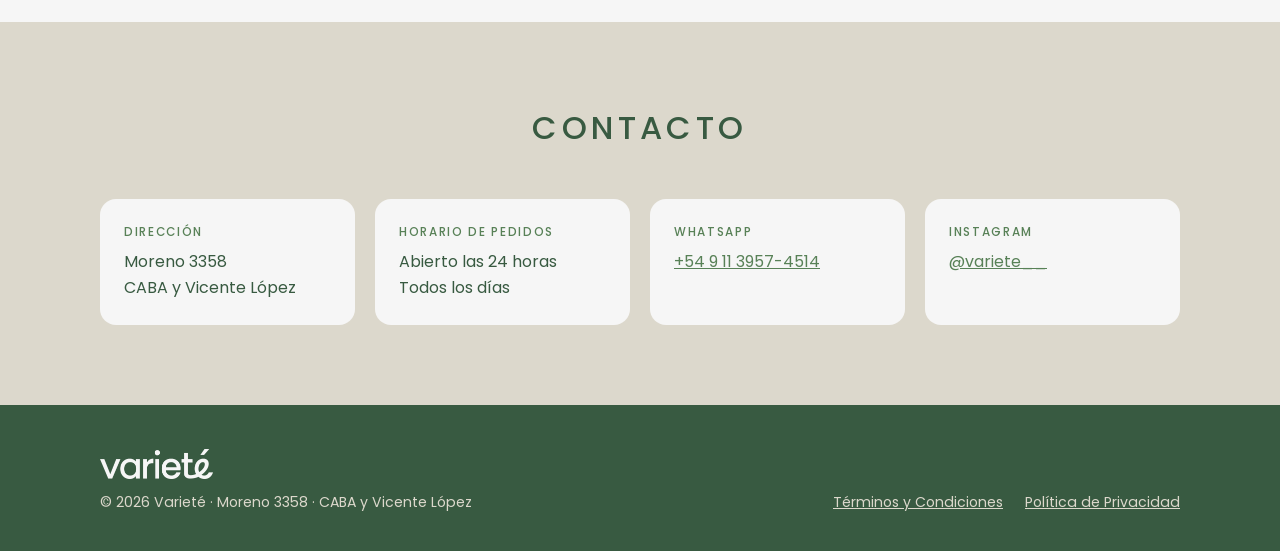
==== commit 65d639e7: "Replace Cous Cous article with image version" ====
--- a/index.html
+++ b/index.html
@@ -101,13 +101,13 @@
         </div>
         <h3 class="menu-cat titulo">Ensaladas</h3>
         <div class="platos">
-          <article class="plato"><div class="sin-foto"><img src="img/logo-blanco.png" alt=""></div><div class="info"><h4>Cous Cous</h4><p>Cous cous, rúcula y albahaca, cherry, cebolla morada, palta, mango y almendras. Aderezo de cilantro.</p></div></article>
+          <article class="plato"><img src="img/platos/ensalada-cous-cous.jpg" alt="Cous Cous de Varieté" loading="lazy" width="720" height="720"><div class="info"><h4>Cous Cous</h4><p>Cous cous, rúcula y albahaca, cherry, cebolla morada, palta, mango y almendras. Aderezo de cilantro.</p></div></article>
           <article class="plato"><img src="img/platos/ensalada-pasta.jpg" alt="Pasta de Varieté" loading="lazy" width="720" height="720"><div class="info"><h4>Pasta</h4><p>Pasta, albahaca, cherry, aceitunas negras, bocconcinos y maní. Aderezo de pesto.</p></div></article>
           <article class="plato"><div class="sin-foto"><img src="img/logo-blanco.png" alt=""></div><div class="info"><h4>Yamani</h4><p>Arroz yamani, atún Varieté, huevo a punto, cherry, cebolla morada, choclo y rúcula. Aceite con albahaca.</p></div></article>
           <article class="plato"><img src="img/platos/ensalada-chicken.jpg" alt="Chicken de Varieté" loading="lazy" width="720" height="720"><div class="info"><h4>Chicken</h4><p>Pollo rebozado en semillas, mix de verdes, calabaza, cherry, choclo, huevo a punto y cebolla morada. Aderezo honey mustard.</p></div></article>
           <article class="plato"><img src="img/platos/ensalada-tuna.jpg" alt="Tuna de Varieté" loading="lazy" width="720" height="720"><div class="info"><h4>Tuna</h4><p>Atún Varieté, mix de verdes, palta, palmito, tomates en conserva, huevo a punto y semillas. Vinagreta cítrica.</p></div></article>
           <article class="plato"><img src="img/platos/ensalada-cesar.jpg" alt="César de Varieté" loading="lazy" width="720" height="720"><div class="info"><h4>César</h4><p>Lechuga fresca, crutones, pollo y queso parmesano. Aderezo César.</p></div></article>
-          <article class="plato"><img src="img/platos/ensalada-vegetales-asados.jpg" alt="Vegetales asados de Varieté" loading="lazy" width="720" height="720"><div class="info"><h4>Vegetales asados</h4><p>Arroz yamani, zucchini, berenjena, zanahoria, morrón, cebolla asada, pollo y sésamo. Queso ciboulette y oliva.</p></div></article>
+          <article class="plato"><div class="sin-foto"><img src="img/logo-blanco.png" alt=""></div><div class="info"><h4>Vegetales asados</h4><p>Arroz yamani, zucchini, berenjena, zanahoria, morrón, cebolla asada, pollo y sésamo. Queso ciboulette y oliva.</p></div></article>
           <article class="plato"><img src="img/platos/ensalada-frutos-rojos.jpg" alt="Frutos rojos de Varieté" loading="lazy" width="720" height="720"><div class="info"><h4>Frutos rojos</h4><p>Espinaca y rúcula, cous cous, queso, parmesano, frutos rojos y almendras. Vinagreta de frutos rojos.</p></div></article>
           <article class="plato"><img src="img/platos/ensalada-salmon.jpg" alt="Salmón de Varieté" loading="lazy" width="720" height="720"><div class="info"><h4>Salmón</h4><p>Salmón ahumado, mix de verdes, palta, cherry, cebolla morada, huevo a punto, almendras y semillas. Vinagreta de limón y miel.</p></div></article>
         </div>
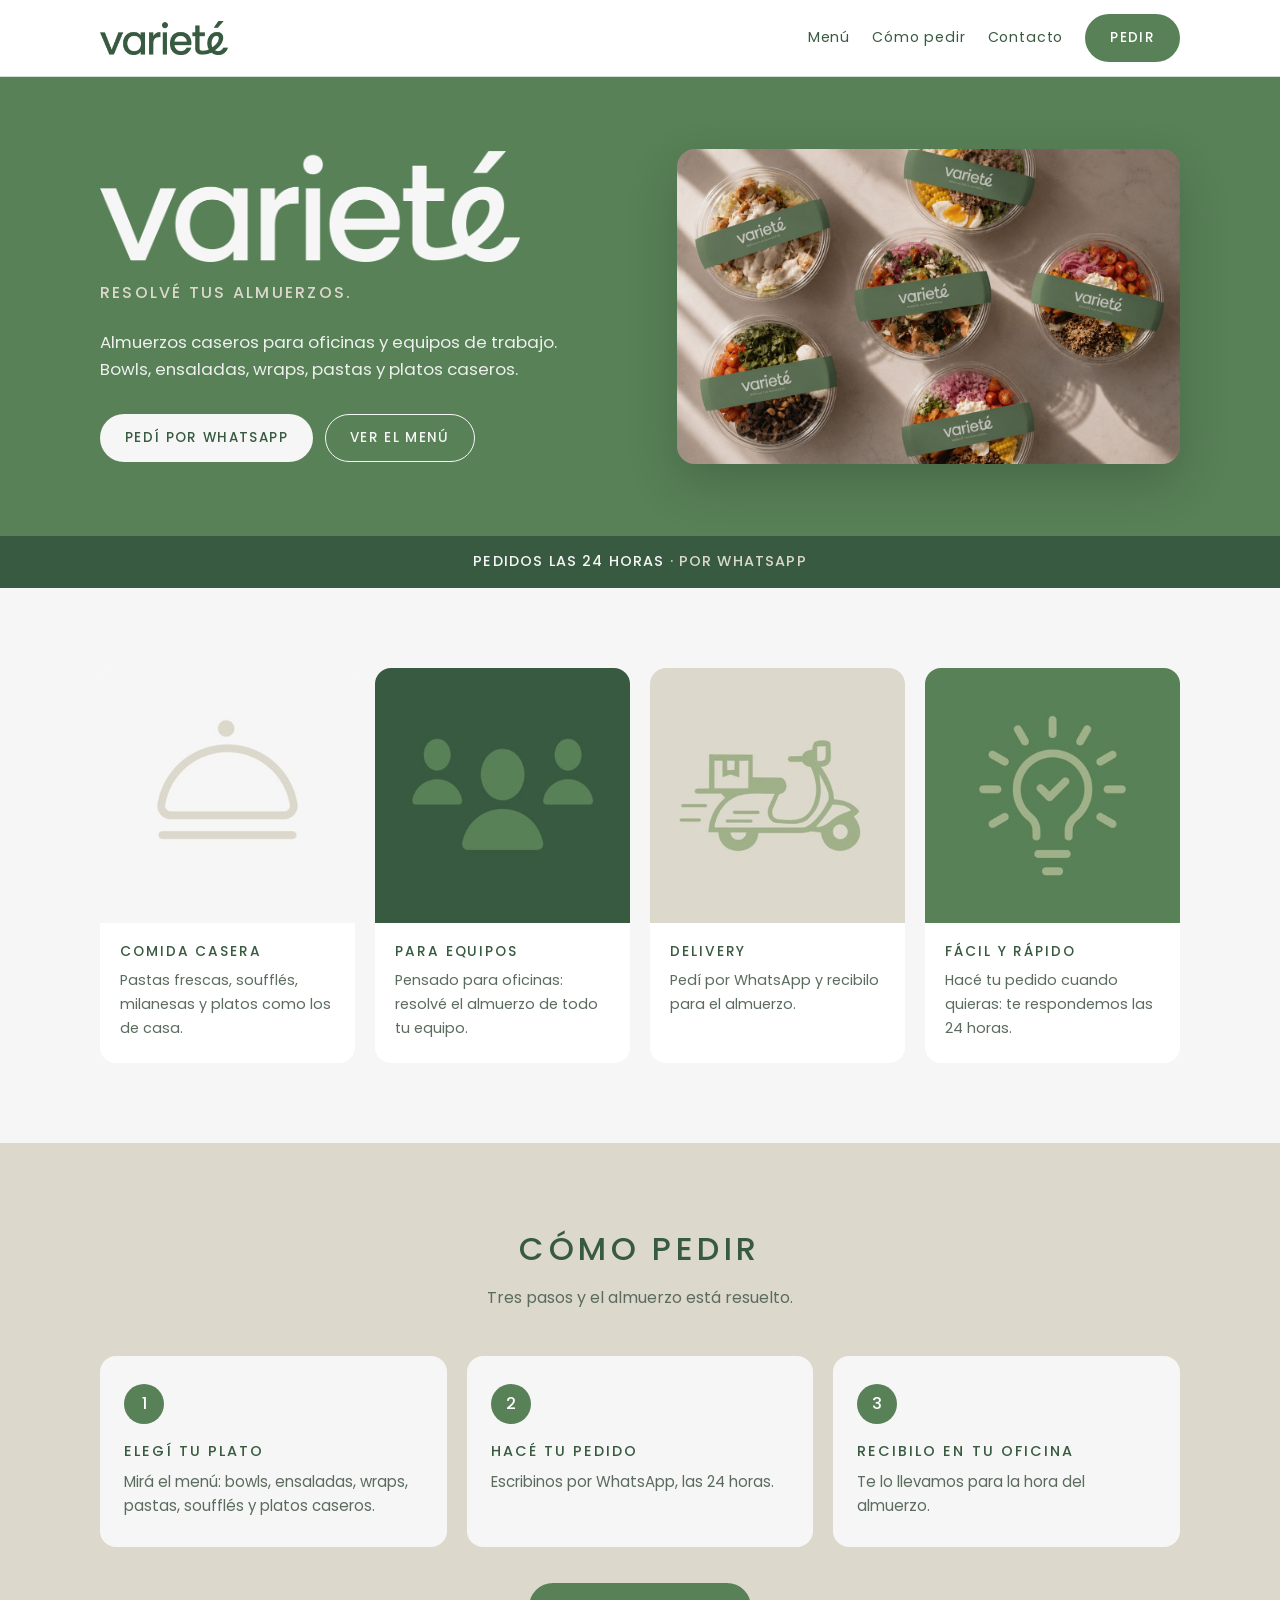
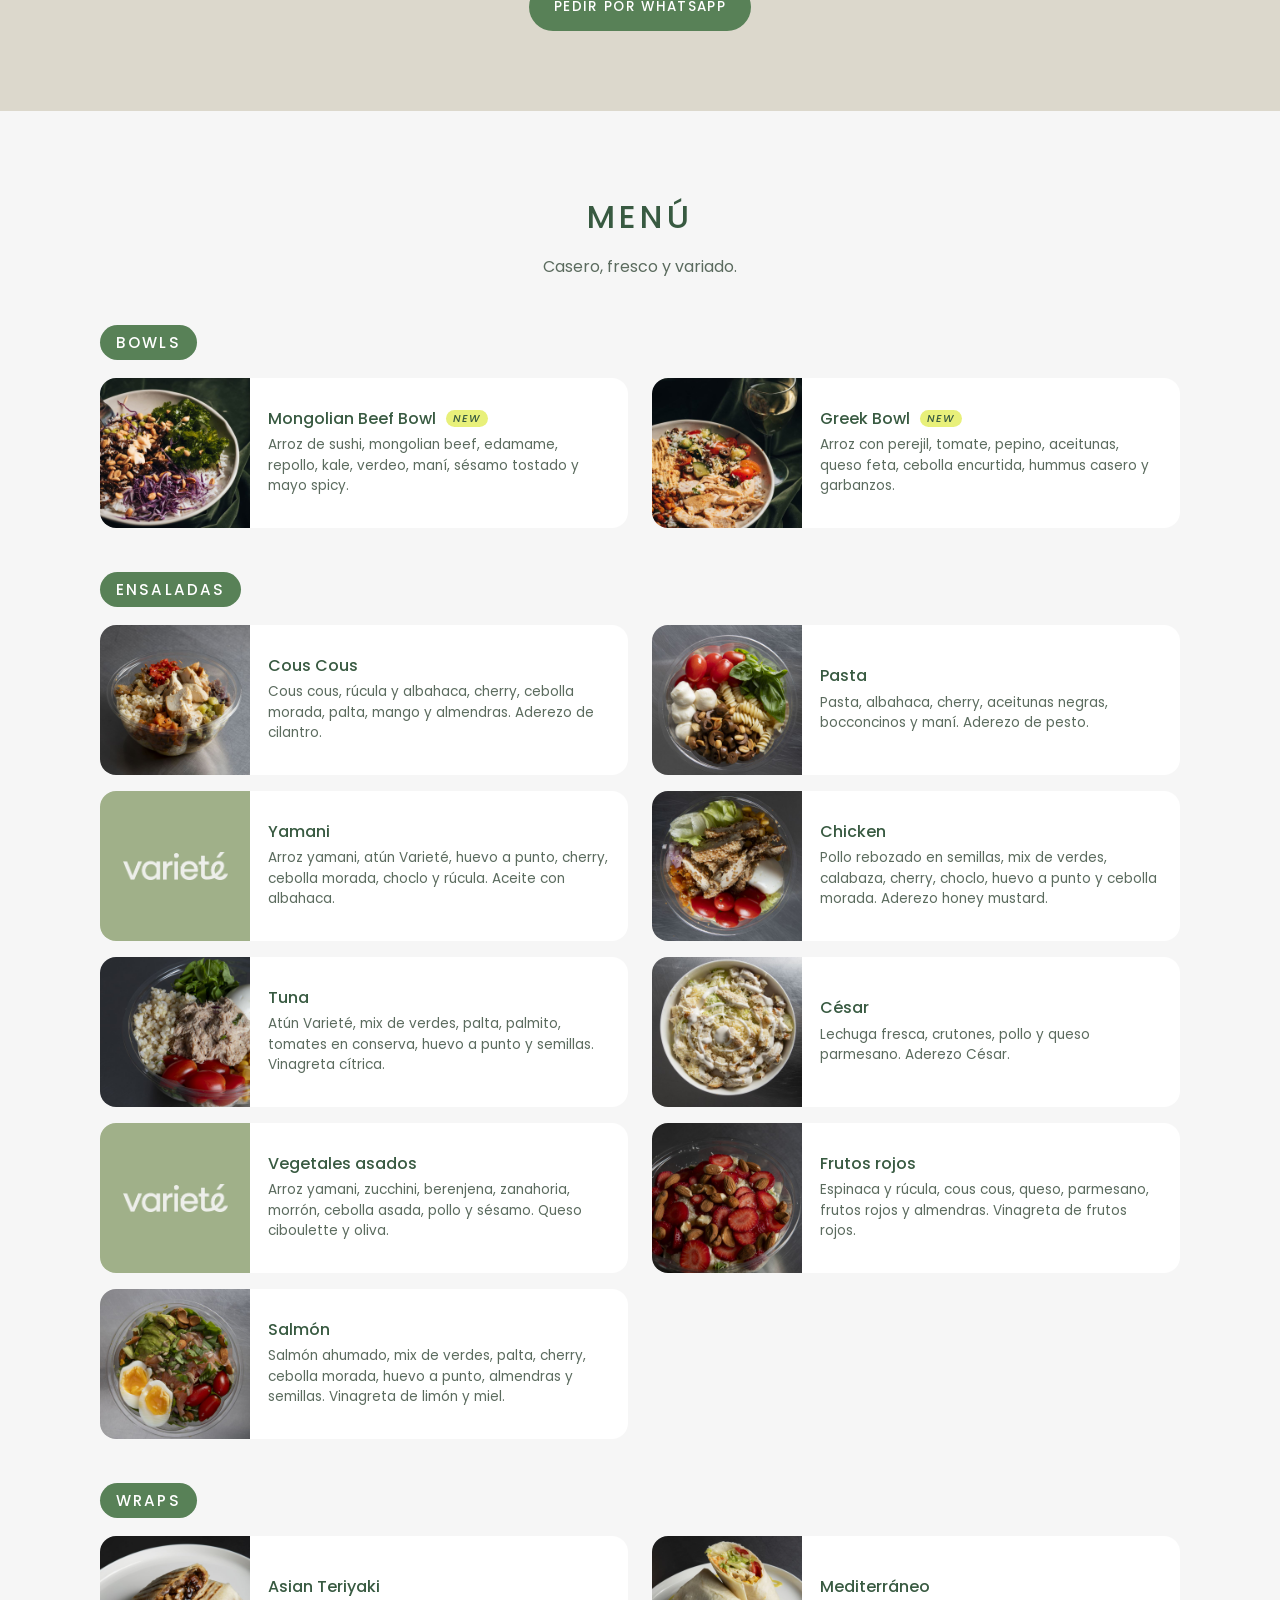
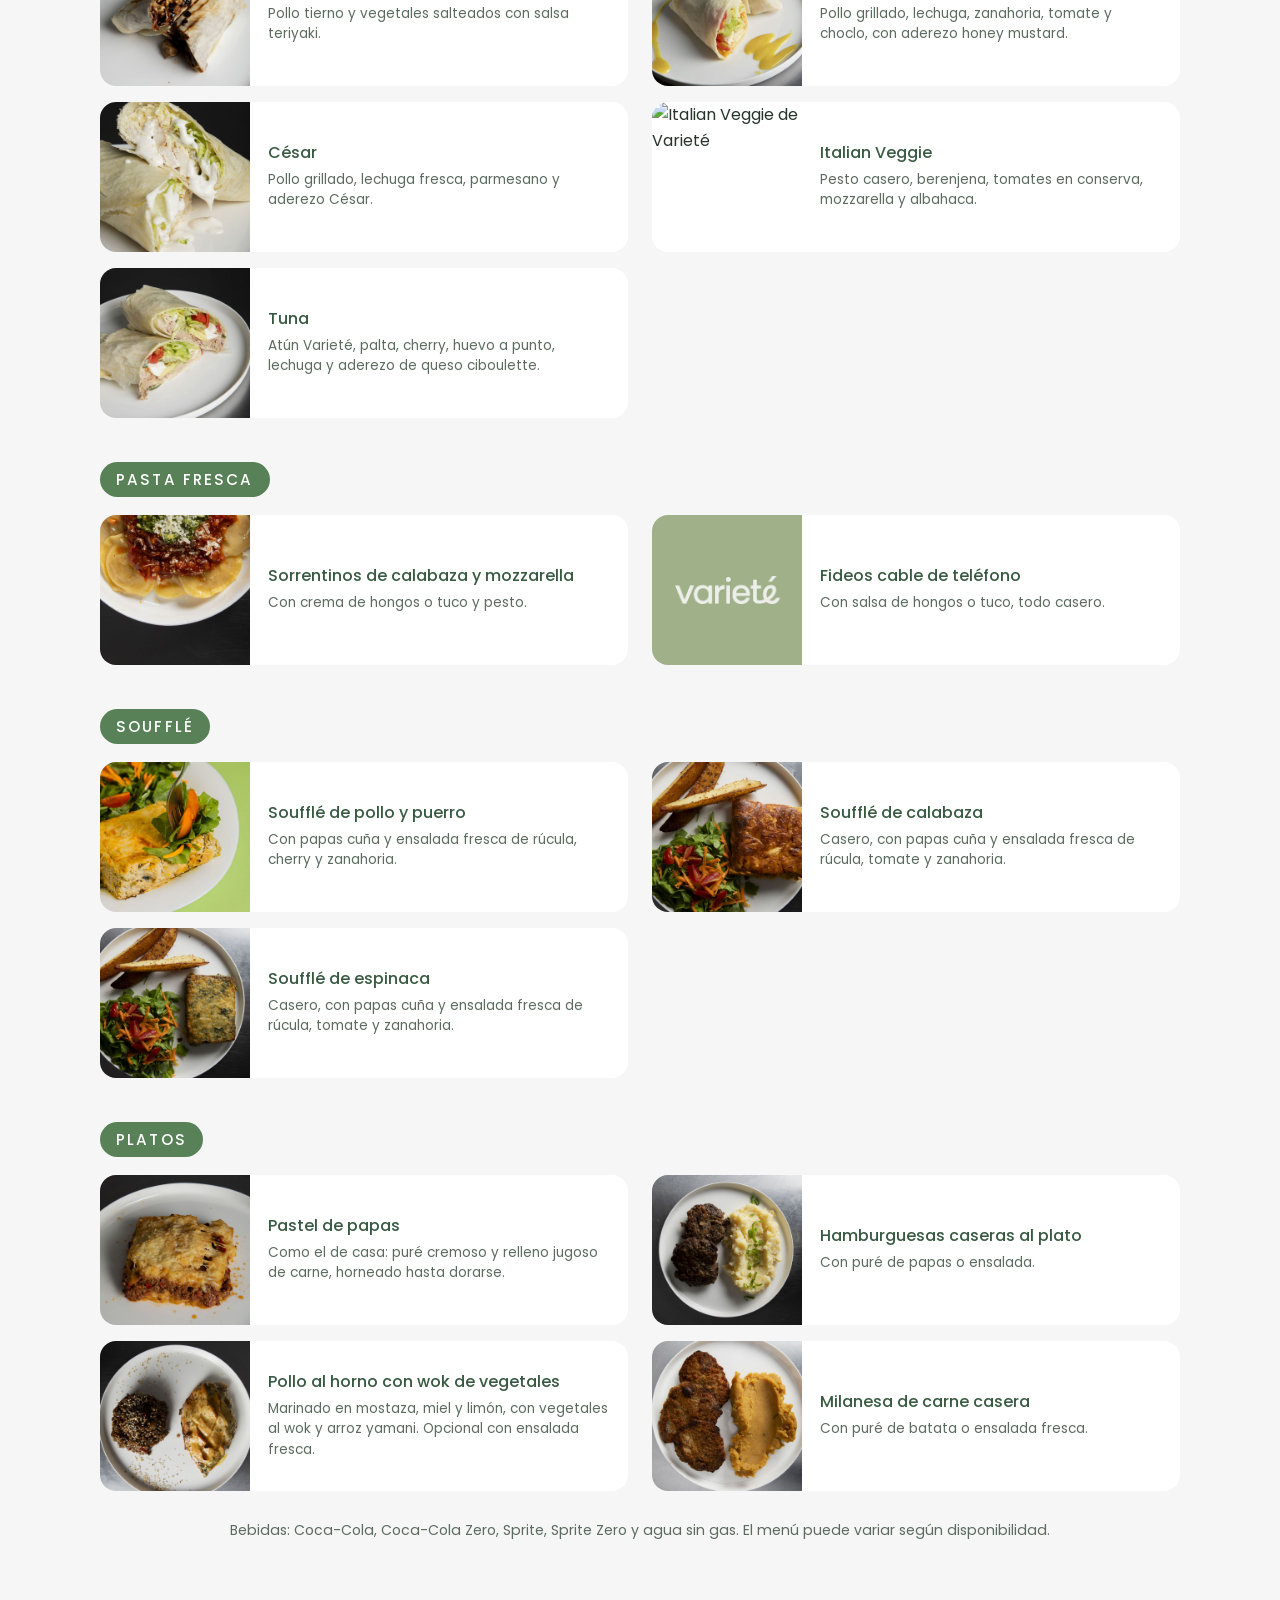
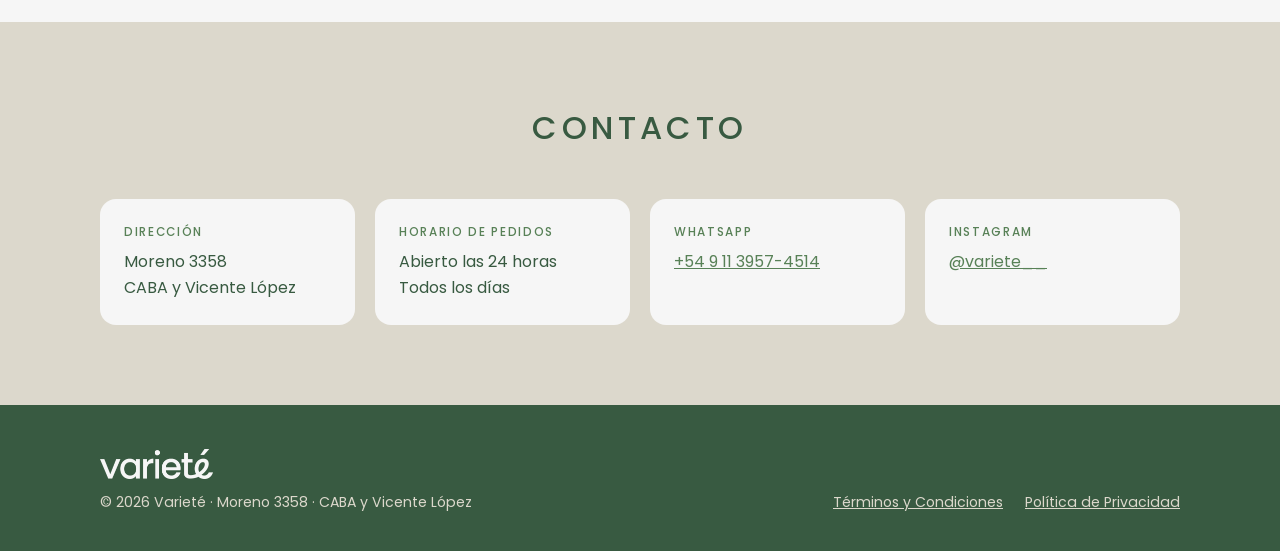
==== commit 1c75c73d: "Replace Italian Veggie placeholder with image" ====
--- a/index.html
+++ b/index.html
@@ -116,7 +116,7 @@
           <article class="plato"><img src="img/platos/wrap-teriyaki.jpg" alt="Asian Teriyaki de Varieté" loading="lazy" width="720" height="720"><div class="info"><h4>Asian Teriyaki</h4><p>Pollo tierno y vegetales salteados con salsa teriyaki.</p></div></article>
           <article class="plato"><img src="img/platos/wrap-mediterraneo.jpg" alt="Mediterráneo de Varieté" loading="lazy" width="720" height="720"><div class="info"><h4>Mediterráneo</h4><p>Pollo grillado, lechuga, zanahoria, tomate y choclo, con aderezo honey mustard.</p></div></article>
           <article class="plato"><img src="img/platos/wrap-cesar.jpg" alt="César de Varieté" loading="lazy" width="720" height="720"><div class="info"><h4>César</h4><p>Pollo grillado, lechuga fresca, parmesano y aderezo César.</p></div></article>
-          <article class="plato"><div class="sin-foto"><img src="img/logo-blanco.png" alt=""></div><div class="info"><h4>Italian Veggie</h4><p>Pesto casero, berenjena, tomates en conserva, mozzarella y albahaca.</p></div></article>
+          <article class="plato"><img src="img/platos/wrap-italian-veggie.jpg" alt="Italian Veggie de Varieté" loading="lazy" width="720" height="720"><div class="info"><h4>Italian Veggie</h4><p>Pesto casero, berenjena, tomates en conserva, mozzarella y albahaca.</p></div></article>
           <article class="plato"><img src="img/platos/wrap-tuna.jpg" alt="Tuna de Varieté" loading="lazy" width="720" height="720"><div class="info"><h4>Tuna</h4><p>Atún Varieté, palta, cherry, huevo a punto, lechuga y aderezo de queso ciboulette.</p></div></article>
         </div>
         <h3 class="menu-cat titulo">Pasta fresca</h3>
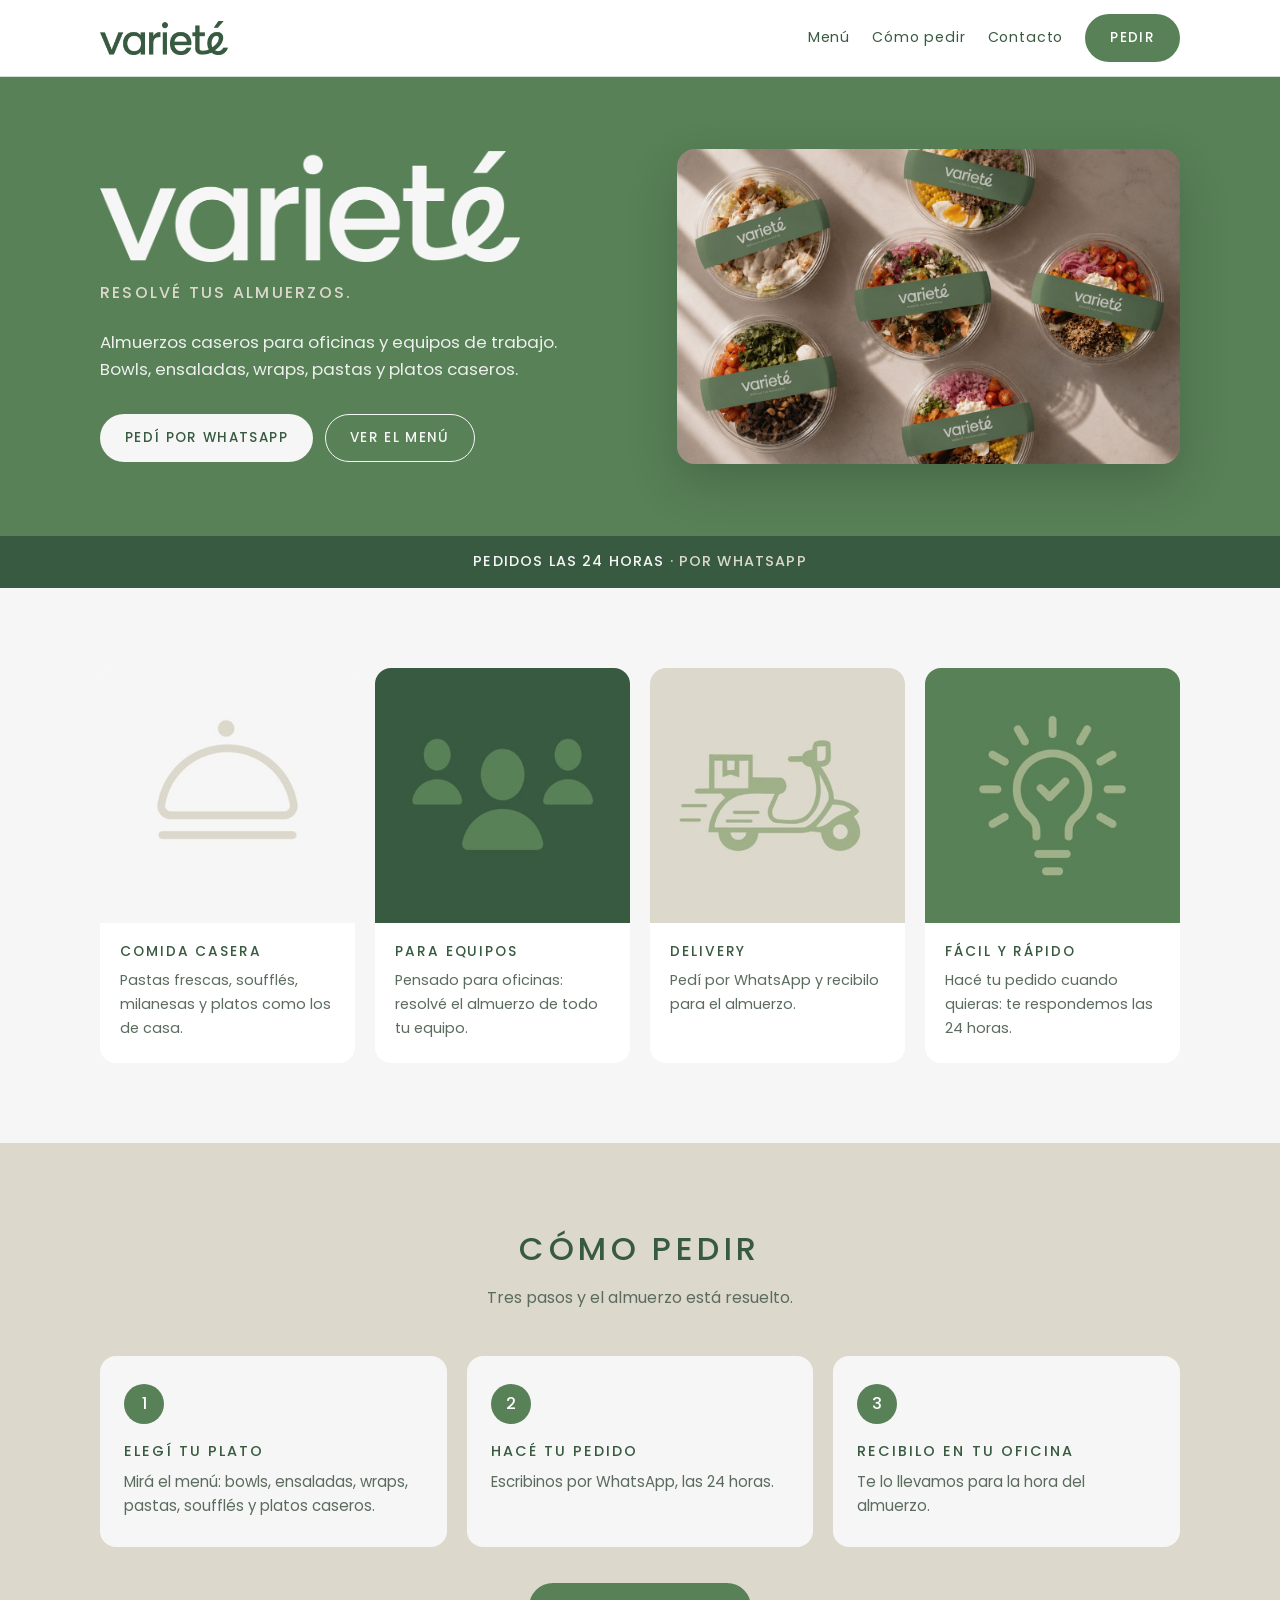
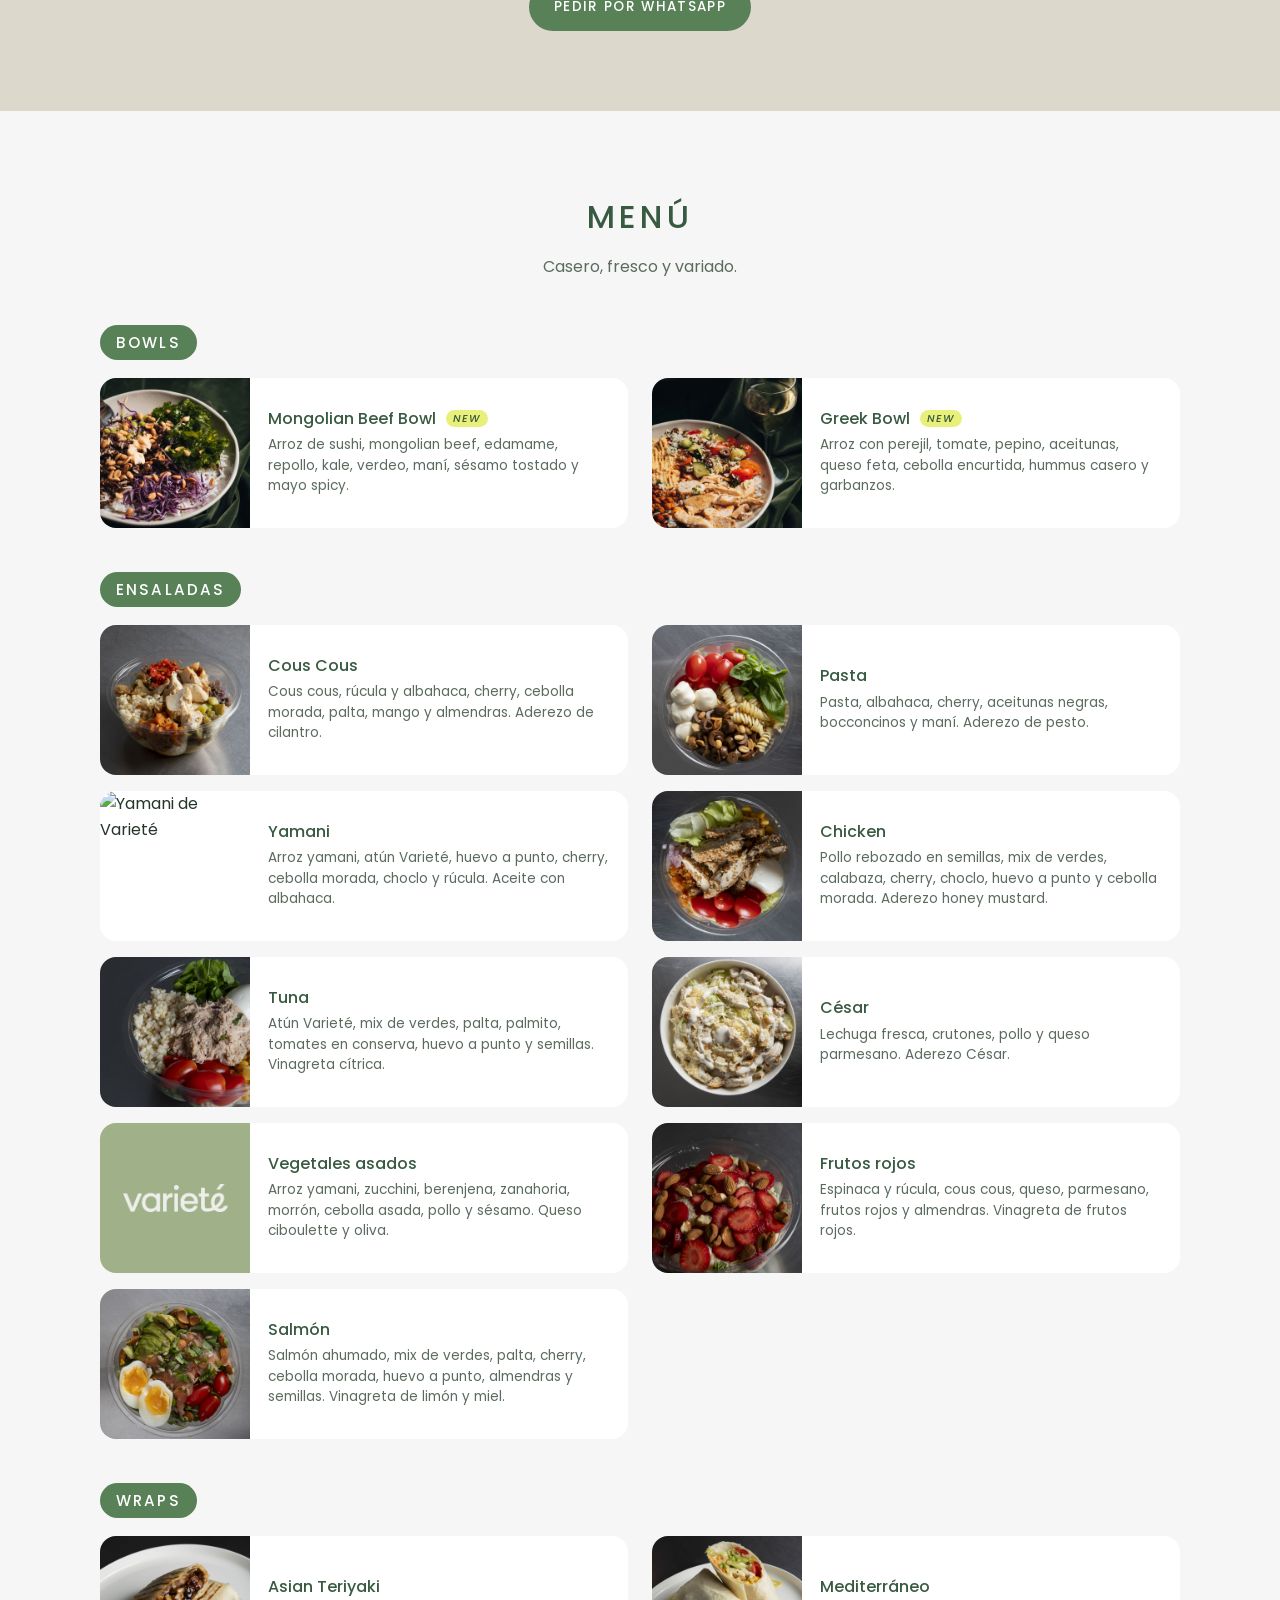
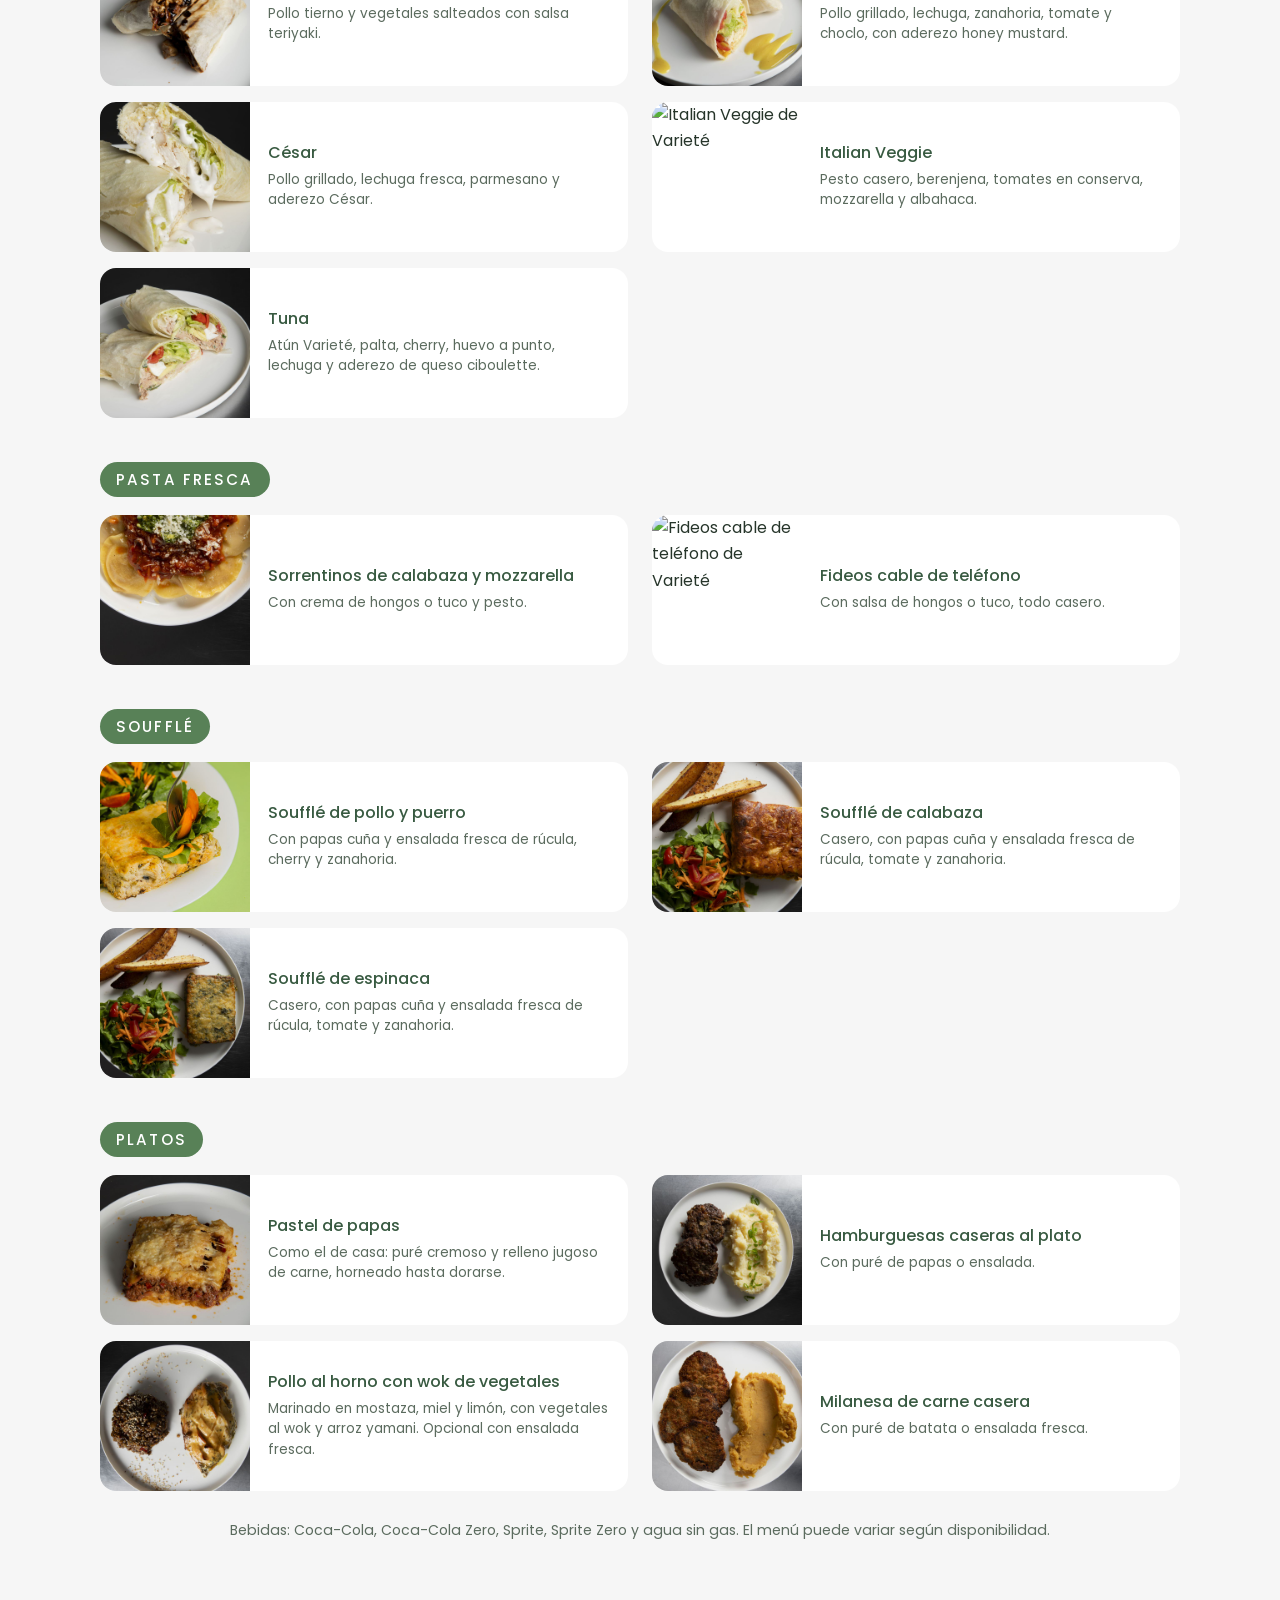
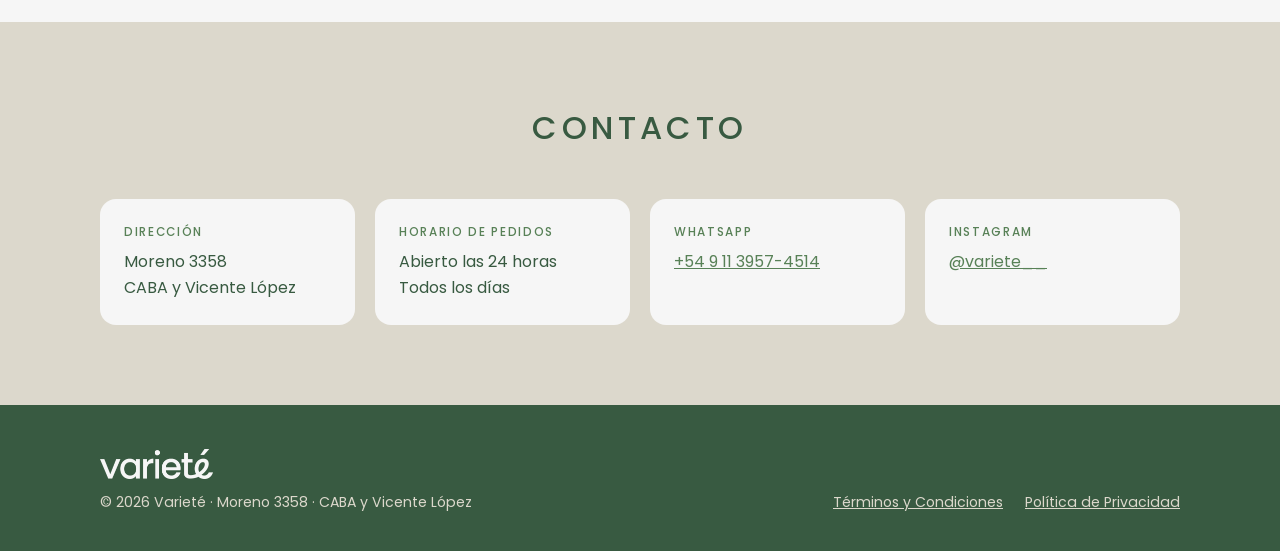
==== commit 1d7949e5: "Update menu items and images in index.html" ====
--- a/index.html
+++ b/index.html
@@ -103,7 +103,7 @@
         <div class="platos">
           <article class="plato"><img src="img/platos/ensalada-cous-cous.jpg" alt="Cous Cous de Varieté" loading="lazy" width="720" height="720"><div class="info"><h4>Cous Cous</h4><p>Cous cous, rúcula y albahaca, cherry, cebolla morada, palta, mango y almendras. Aderezo de cilantro.</p></div></article>
           <article class="plato"><img src="img/platos/ensalada-pasta.jpg" alt="Pasta de Varieté" loading="lazy" width="720" height="720"><div class="info"><h4>Pasta</h4><p>Pasta, albahaca, cherry, aceitunas negras, bocconcinos y maní. Aderezo de pesto.</p></div></article>
-          <article class="plato"><div class="sin-foto"><img src="img/logo-blanco.png" alt=""></div><div class="info"><h4>Yamani</h4><p>Arroz yamani, atún Varieté, huevo a punto, cherry, cebolla morada, choclo y rúcula. Aceite con albahaca.</p></div></article>
+          <article class="plato"><img src="img/platos/ensalada-yamani.jpg" alt="Yamani de Varieté" loading="lazy" width="720" height="720"><div class="info"><h4>Yamani</h4><p>Arroz yamani, atún Varieté, huevo a punto, cherry, cebolla morada, choclo y rúcula. Aceite con albahaca.</p></div></article>
           <article class="plato"><img src="img/platos/ensalada-chicken.jpg" alt="Chicken de Varieté" loading="lazy" width="720" height="720"><div class="info"><h4>Chicken</h4><p>Pollo rebozado en semillas, mix de verdes, calabaza, cherry, choclo, huevo a punto y cebolla morada. Aderezo honey mustard.</p></div></article>
           <article class="plato"><img src="img/platos/ensalada-tuna.jpg" alt="Tuna de Varieté" loading="lazy" width="720" height="720"><div class="info"><h4>Tuna</h4><p>Atún Varieté, mix de verdes, palta, palmito, tomates en conserva, huevo a punto y semillas. Vinagreta cítrica.</p></div></article>
           <article class="plato"><img src="img/platos/ensalada-cesar.jpg" alt="César de Varieté" loading="lazy" width="720" height="720"><div class="info"><h4>César</h4><p>Lechuga fresca, crutones, pollo y queso parmesano. Aderezo César.</p></div></article>
@@ -122,7 +122,7 @@
         <h3 class="menu-cat titulo">Pasta fresca</h3>
         <div class="platos">
           <article class="plato"><img src="img/platos/sorrentinos.jpg" alt="Sorrentinos de calabaza y mozzarella de Varieté" loading="lazy" width="720" height="720"><div class="info"><h4>Sorrentinos de calabaza y mozzarella</h4><p>Con crema de hongos o tuco y pesto.</p></div></article>
-          <article class="plato"><div class="sin-foto"><img src="img/logo-blanco.png" alt=""></div><div class="info"><h4>Fideos cable de teléfono</h4><p>Con salsa de hongos o tuco, todo casero.</p></div></article>
+          <article class="plato"><img src="img/platos/fideos-cable.jpg" alt="Fideos cable de teléfono de Varieté" loading="lazy" width="720" height="720"><div class="info"><h4>Fideos cable de teléfono</h4><p>Con salsa de hongos o tuco, todo casero.</p></div></article>
         </div>
         <h3 class="menu-cat titulo">Soufflé</h3>
         <div class="platos">
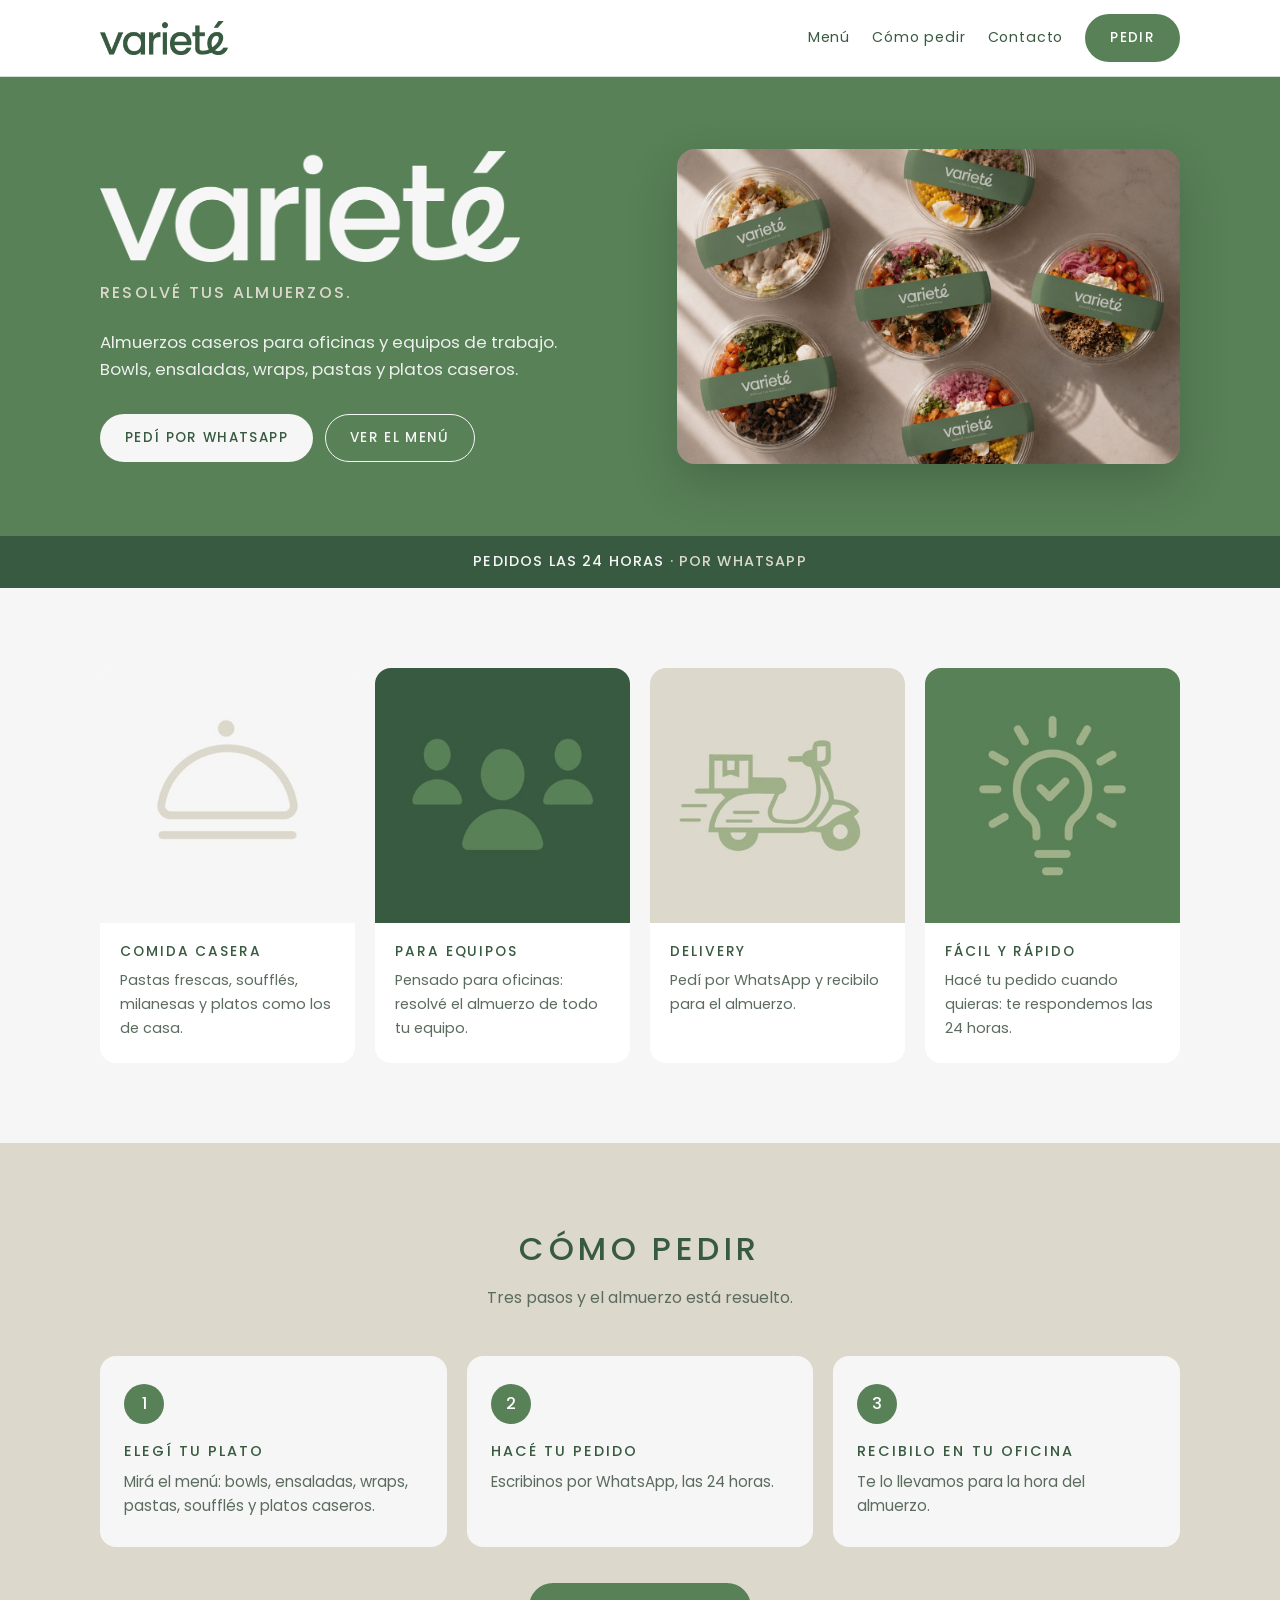
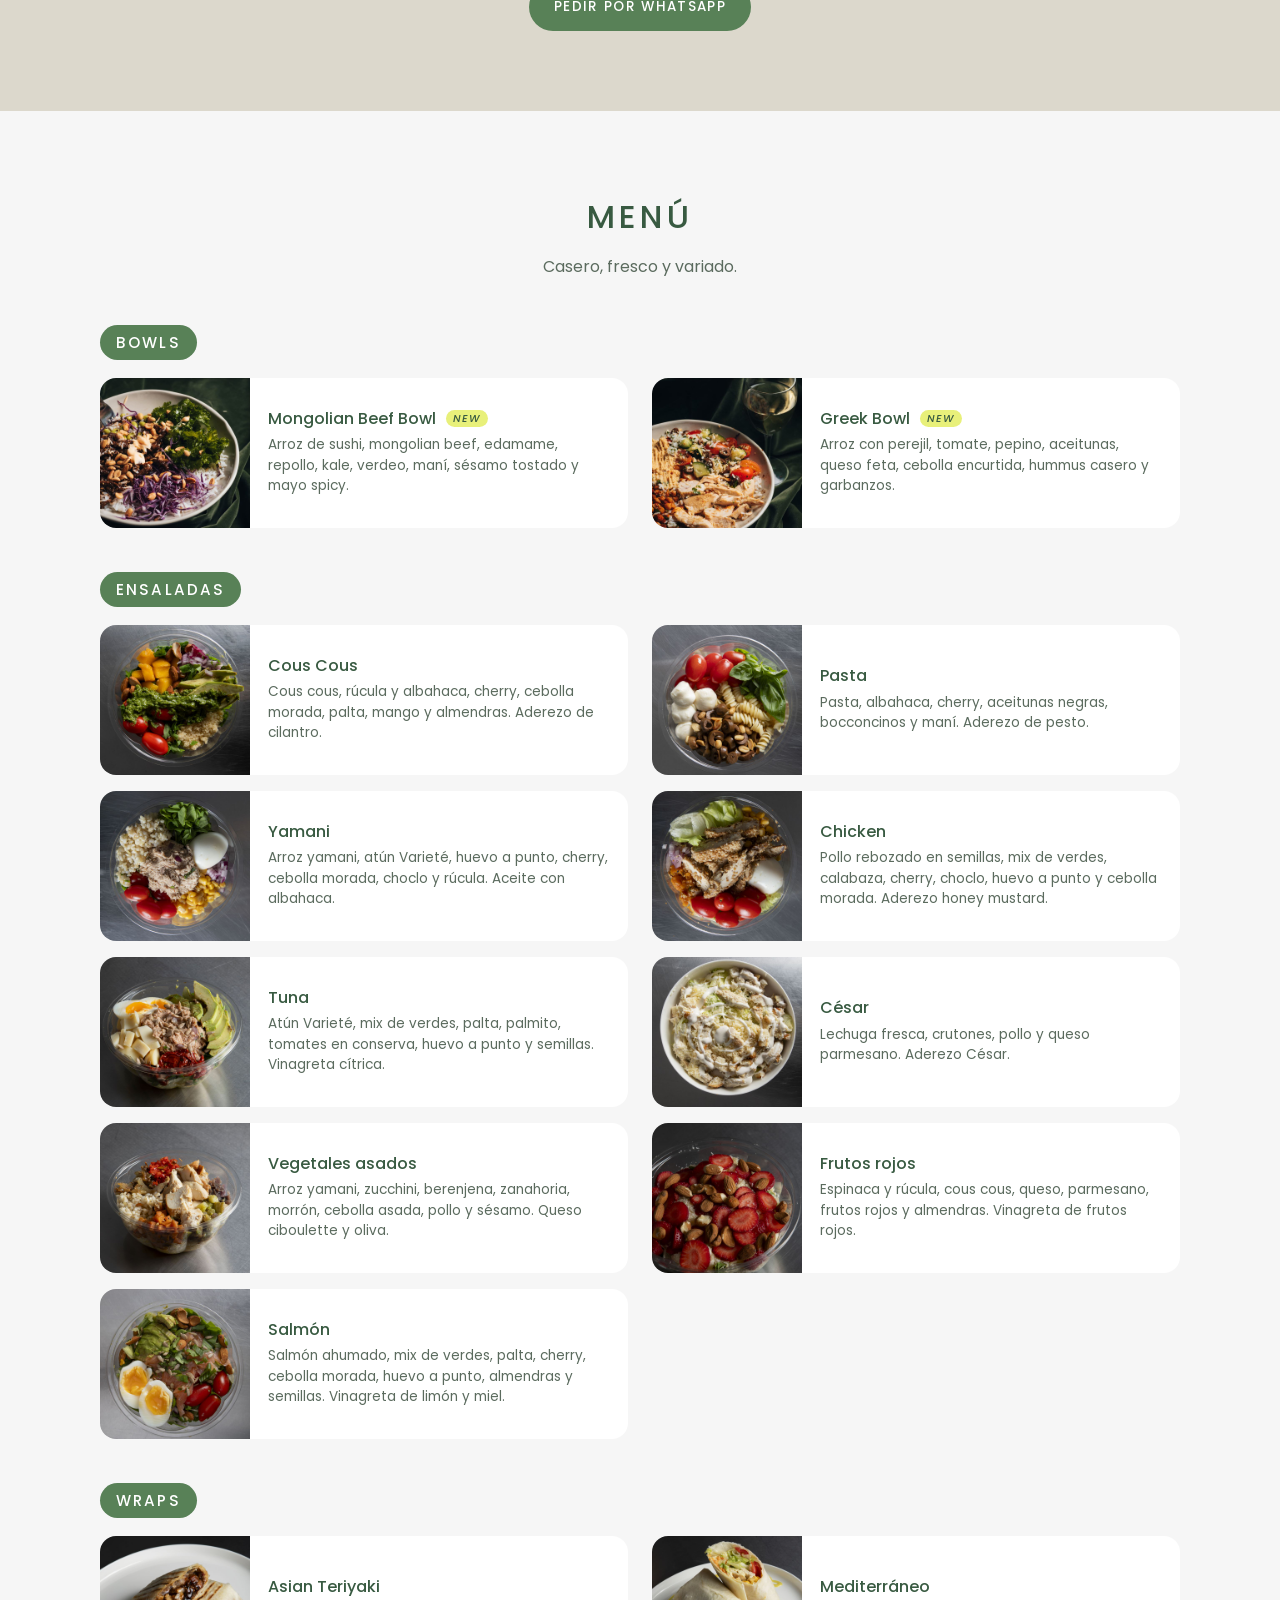
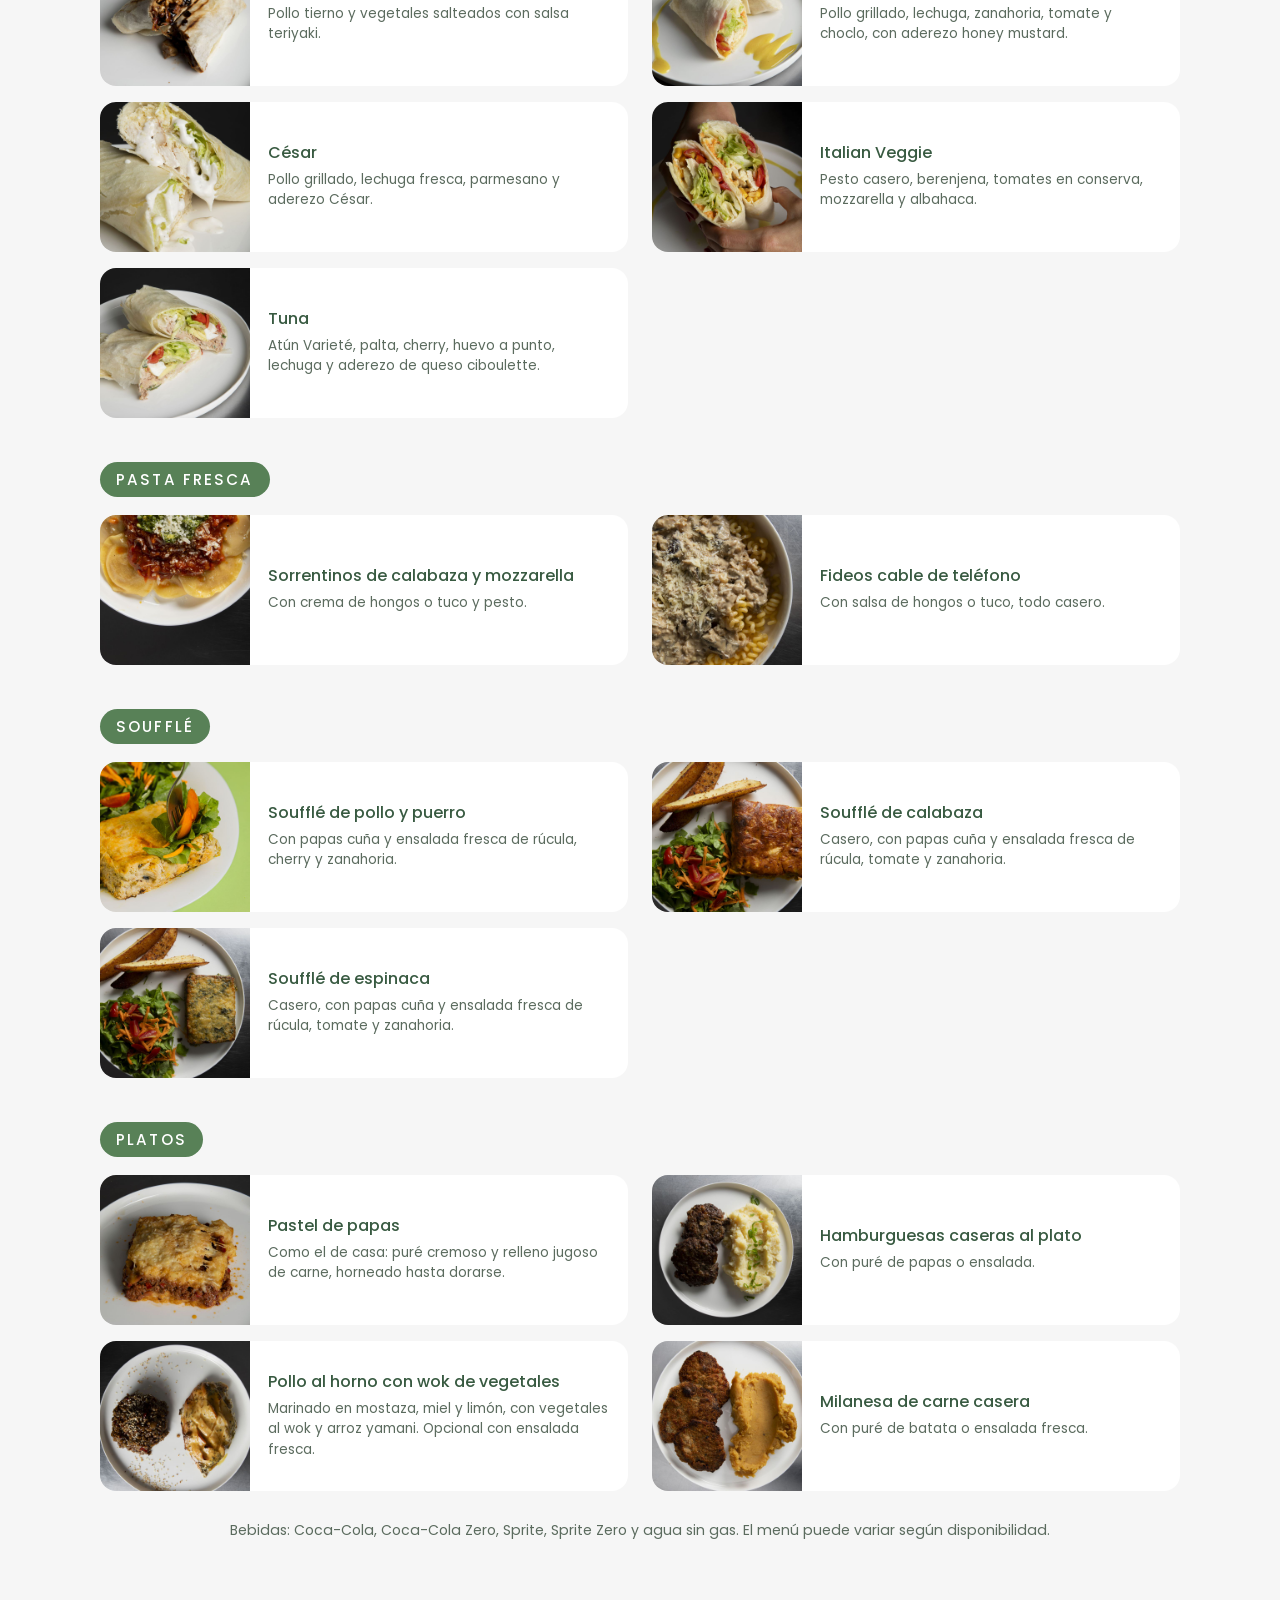
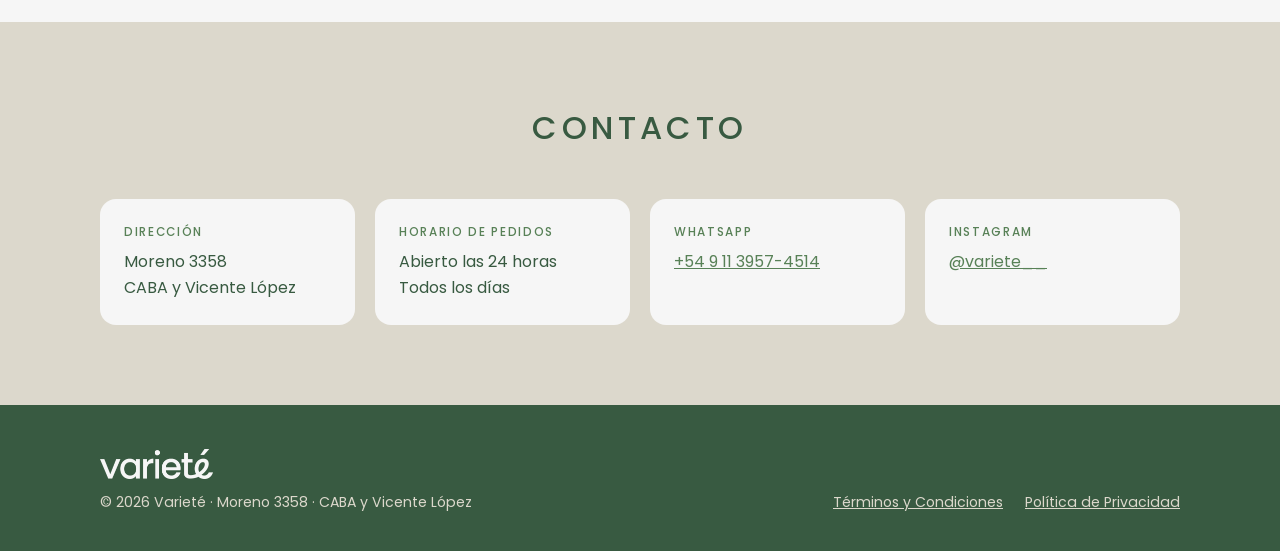
==== commit e136cd06: "Add files via upload" ====
--- a/index.html
+++ b/index.html
@@ -5,9 +5,11 @@
   <meta name="viewport" content="width=device-width, initial-scale=1">
   <title>Varieté | Resolvé tus almuerzos</title>
   <meta name="description" content="Varieté: almuerzos caseros para oficinas y equipos. Pedidos las 24 horas por WhatsApp.">
+  <link rel="canonical" href="https://variete.ar/">
+  <meta property="og:url" content="https://variete.ar/">
   <meta property="og:title" content="Varieté | Resolvé tus almuerzos">
   <meta property="og:description" content="Almuerzos caseros para oficinas. Pedidos las 24 horas por WhatsApp.">
-  <meta property="og:image" content="img/hero.jpg">
+  <meta property="og:image" content="https://variete.ar/img/hero.jpg">
   <!-- Meta: pegar acá la etiqueta de verificación de dominio si Meta la pide -->
   <!-- <meta name="facebook-domain-verification" content="XXXXXXXX" /> -->
   <link rel="icon" href="img/favicon.png">
@@ -107,7 +109,7 @@
           <article class="plato"><img src="img/platos/ensalada-chicken.jpg" alt="Chicken de Varieté" loading="lazy" width="720" height="720"><div class="info"><h4>Chicken</h4><p>Pollo rebozado en semillas, mix de verdes, calabaza, cherry, choclo, huevo a punto y cebolla morada. Aderezo honey mustard.</p></div></article>
           <article class="plato"><img src="img/platos/ensalada-tuna.jpg" alt="Tuna de Varieté" loading="lazy" width="720" height="720"><div class="info"><h4>Tuna</h4><p>Atún Varieté, mix de verdes, palta, palmito, tomates en conserva, huevo a punto y semillas. Vinagreta cítrica.</p></div></article>
           <article class="plato"><img src="img/platos/ensalada-cesar.jpg" alt="César de Varieté" loading="lazy" width="720" height="720"><div class="info"><h4>César</h4><p>Lechuga fresca, crutones, pollo y queso parmesano. Aderezo César.</p></div></article>
-          <article class="plato"><div class="sin-foto"><img src="img/logo-blanco.png" alt=""></div><div class="info"><h4>Vegetales asados</h4><p>Arroz yamani, zucchini, berenjena, zanahoria, morrón, cebolla asada, pollo y sésamo. Queso ciboulette y oliva.</p></div></article>
+          <article class="plato"><img src="img/platos/ensalada-vegetales-asados.jpg" alt="Vegetales asados de Varieté" loading="lazy" width="720" height="720"><div class="info"><h4>Vegetales asados</h4><p>Arroz yamani, zucchini, berenjena, zanahoria, morrón, cebolla asada, pollo y sésamo. Queso ciboulette y oliva.</p></div></article>
           <article class="plato"><img src="img/platos/ensalada-frutos-rojos.jpg" alt="Frutos rojos de Varieté" loading="lazy" width="720" height="720"><div class="info"><h4>Frutos rojos</h4><p>Espinaca y rúcula, cous cous, queso, parmesano, frutos rojos y almendras. Vinagreta de frutos rojos.</p></div></article>
           <article class="plato"><img src="img/platos/ensalada-salmon.jpg" alt="Salmón de Varieté" loading="lazy" width="720" height="720"><div class="info"><h4>Salmón</h4><p>Salmón ahumado, mix de verdes, palta, cherry, cebolla morada, huevo a punto, almendras y semillas. Vinagreta de limón y miel.</p></div></article>
         </div>
